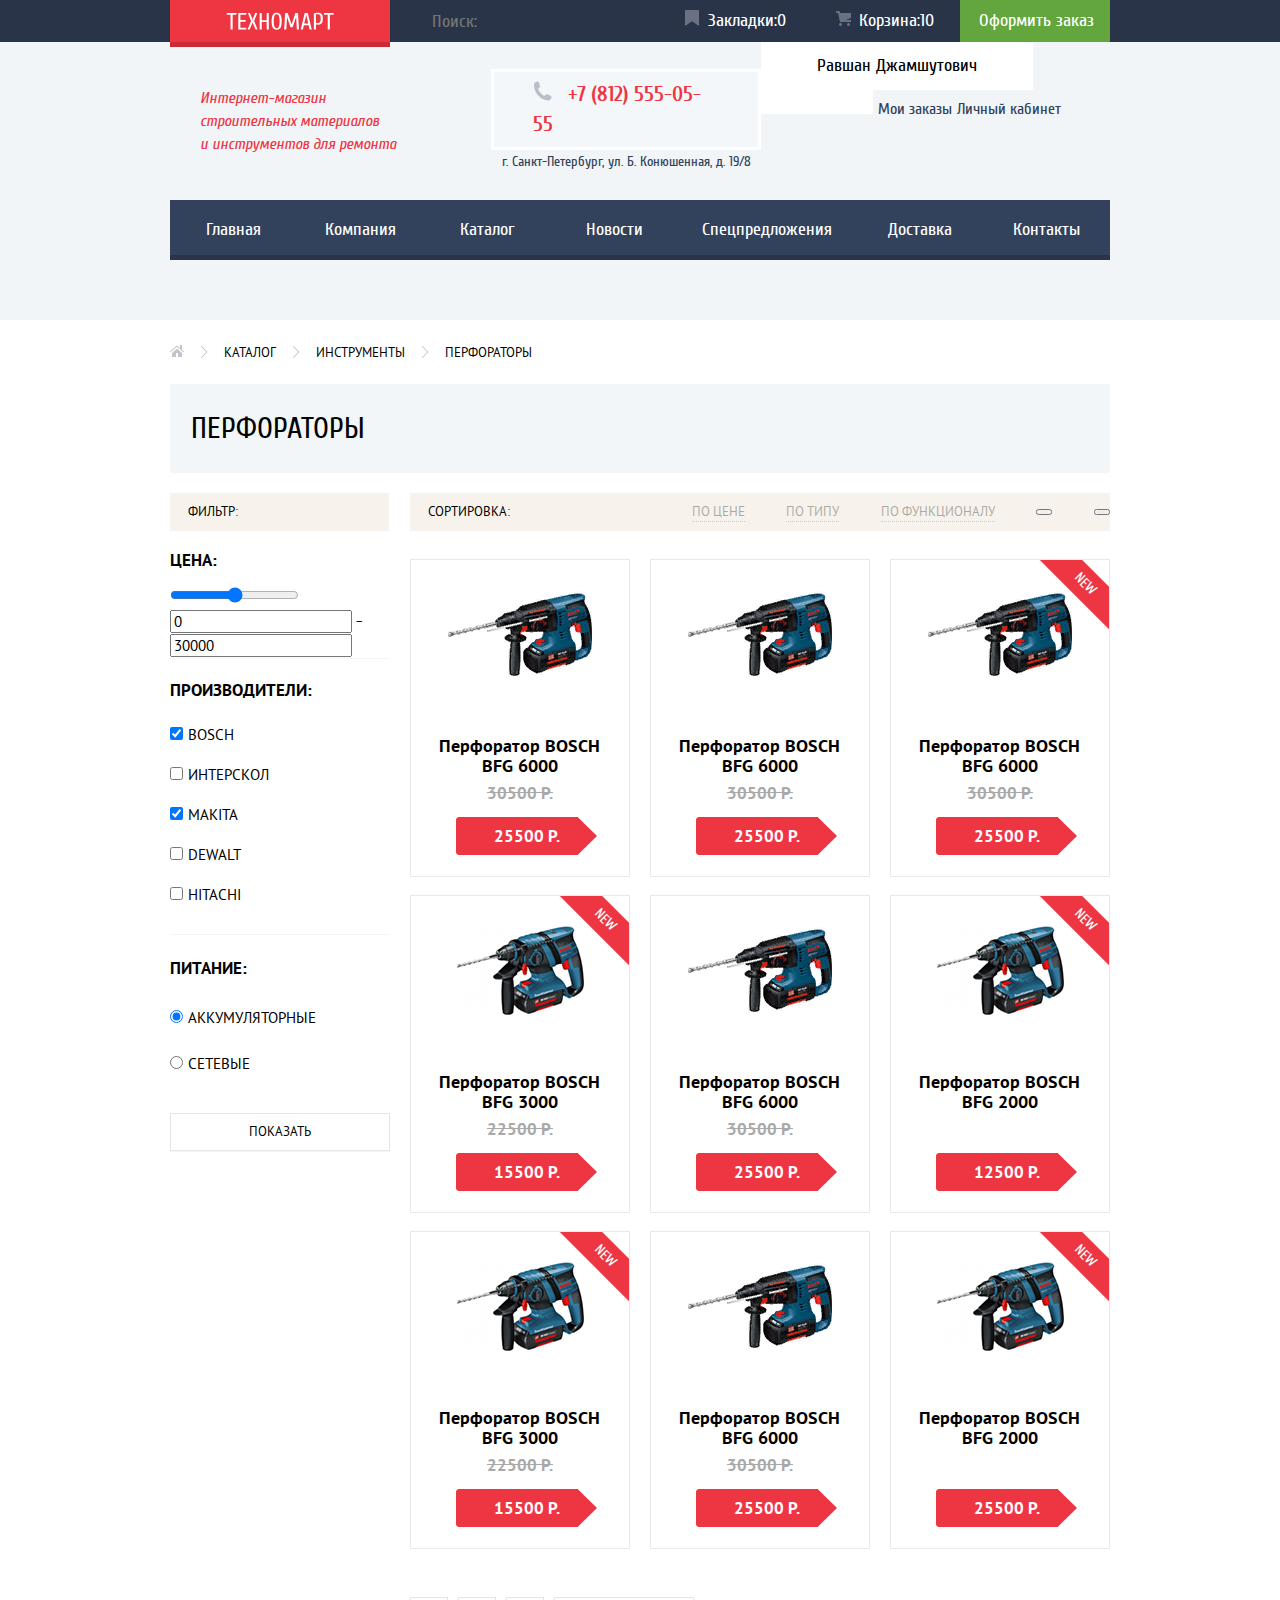
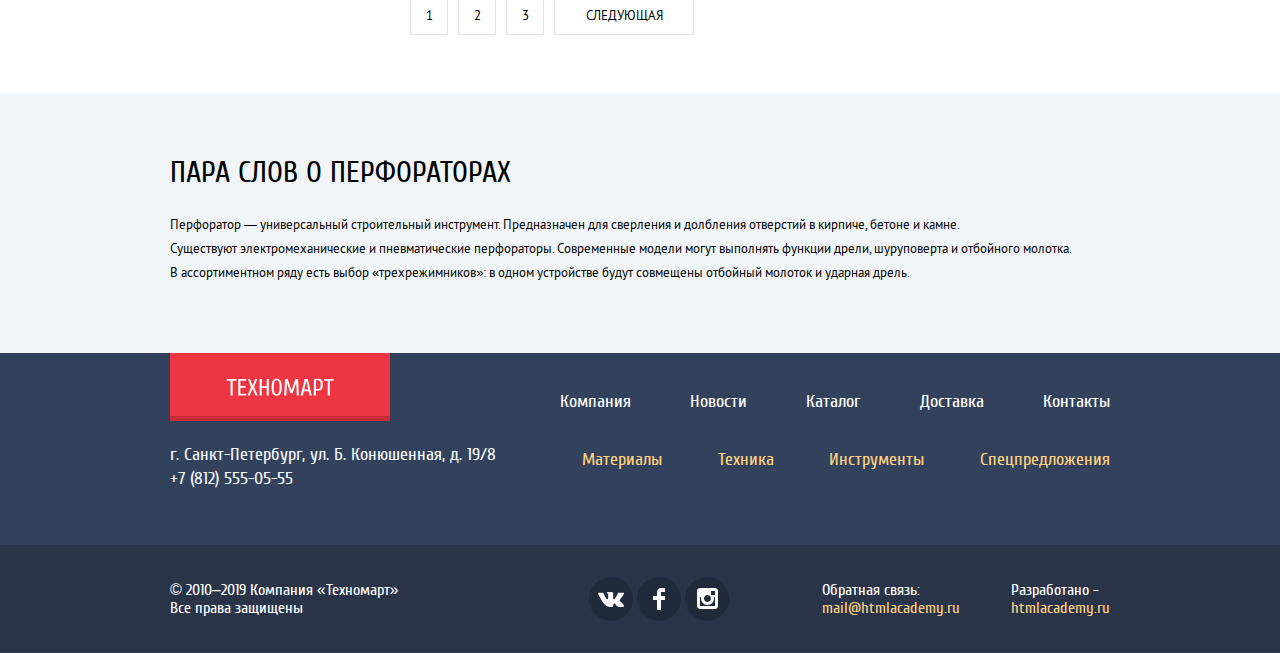
==== catalog.html @ f524980c "Декоративные элементы для главной страницы" ====
<!DOCTYPE html>
<html class="page" lang="ru">

<head>
  <meta charset="utf-8">
  <link rel="icon" href="favicon.ico">
  <link rel="icon" href="icon.svg" type="image/svg+xml">
  <link rel="apple-touch-icon" href="favicon.png">
  <link rel="manifest" href="manifest.webmanifest">
  <link rel="stylesheet" href="css/style.css">
  <link rel="stylesheet" href="css/normalize.css">
  <title>HTML Academy: Техномарт: Каталог</title>
</head>

<body class="page-body">
  <header class="main-header inner-page">
    <div class="header-top-menu">
      <div class="container">
        <a class="logo" href="index.html">
          <img src="img/logo/logo-technomart.svg" width="108" height="18" alt="Логотип сайта «Техномарт»">
        </a>
        <form class="header-form" action="#" method="POST">
          <label for="search-field">
            <input class="search" type="search" name="search" id="search-field" placeholder="Поиск:">
          </label>
        </form>
        <a class="header-bookmark" href="#">Закладки:<span>0</span></a>
        <a class="header-cart" href="#">Корзина:<span>10</span></a>
        <a class="header-order" href="#">Оформить заказ</a>
      </div>
    </div>
    <div class="container header-middle-block__catalog">
      <p class="header-offer">Интернет-магазин<br>строительных материалов<br>и инструментов для ремонта</p>
      <address class="contacts-header">
        <a class="header-contacts-telephone" href="tel:+78125550555">+7 (812) 555-05-55</a>
        <p class="header-address">г. Санкт-Петербург, ул. Б. Конюшенная, д. 19/8</p>
      </address>
      <div class="user-info">
        <a class="user-name">Равшан Джамшутович</a>
        <a class="user-logout"></a>
        <a class="my-orders" href="#">Мои заказы</a>
        <a class="account" href="#">Личный кабинет</a>
      </div>
    </div>
    <div class="main-navigation-wrapper">
      <nav class="container site-navigation">
        <ul class="navigation-list">
          <li class="navigation-item"><a href="index.html">Главная</a></li>
          <li class="navigation-item"><a href="#">Компания</a></li>
          <li class="navigation-item"><a href="catalog.html">Каталог</a></li>
          <li class="navigation-item"><a href="#">Новости</a></li>
          <li class="navigation-item"><a href="#">Спецпредложения</a></li>
          <li class="navigation-item"><a href="#">Доставка</a></li>
          <li class="navigation-item"><a href="#">Контакты</a></li>
        </ul>
      </nav>
    </div>
  </header>
  <main class="page-catalog">
    <h1 class="visually-hidden">Каталог товаров</h1>
    <div class="container">
      <ul class="breadcrumbs-list">
        <!--Правильно ли так сделать (добавить эту иконку в разметку)? Что-то по другому не получается-->
        <li class="breadcrumb-item"><a href="index.html"><svg width="14" height="12" viewbox="0 0 14 12" fill="none"
            xmlns="http://www.w3.org/2000/svg">
            <path d="M2 7.99999V12H6V7.99999H8V12H12V7.99999L7 3.51599L2 7.99999Z" fill="#C1C6CE" />
            <path
              d="M13.831 6.365L12 4.751V0H9.99998V2.987L7.33198 0.635C7.31198 0.618 7.28898 0.612 7.26798 0.598C7.24294 0.579705 7.21614 0.56396 7.18798 0.551C7.15708 0.540195 7.12529 0.532163 7.09298 0.527C7.06198 0.521 7.03198 0.515 6.99998 0.515C6.96898 0.515 6.93898 0.521 6.90798 0.527C6.87551 0.531919 6.84366 0.5403 6.81298 0.552C6.78498 0.563 6.75998 0.581 6.73298 0.598C6.71198 0.612 6.68798 0.618 6.66898 0.635L0.170976 6.365C0.0162401 6.50291 -0.0375953 6.72187 0.0355474 6.9158C0.10869 7.10974 0.293707 7.23862 0.500976 7.24C0.622907 7.24035 0.740711 7.19586 0.831976 7.115L6.99998 1.677L13.169 7.115C13.3778 7.27913 13.6784 7.25178 13.8542 7.05265C14.0299 6.85352 14.0198 6.55183 13.831 6.365Z"
              fill="#C1C6CE" />
          </svg></a>
        </li>
        <li class="breadcrumb-item"><a href="catalog.html">Каталог</a></li>
        <li class="breadcrumb-item"><a href="#">Инструменты</a></li>
        <li class="breadcrumb-item breadcrumb-item__current"><a href="#">Перфораторы</a></li>
      </ul>
    </div>
    <div class="page-title container">
      <h2 class="title">Перфораторы</h2>
    </div>
    <div class="catalog-column container">
      <section class="filters">
        <h2 class="visually-hidden">Фильтр товаров</h2>
        <div class="page-filter">
          <h3 class="title-filter">Фильтр:</h3>
        </div>
        <form class="form-filter" action="https://echo.htmlacademy.ru/" method="GET">
          <fieldset class="price">
            <legend>Цена:</legend>
            <label>
              <input type="range" min="0" max="30000" step="1">
            </label>
            <label>
              <input type="number" name="min-price" value="0">
            </label>
            <span>-</span>
            <label>
              <input type="number" name="max-price" value="30000">
            </label>
          </fieldset>
          <fieldset class="manufacturers__catalog">
            <legend>Производители:</legend>
            <ul class="checkbox-list">
              <li class="filter-option filter-checkbox">
                <input class="filter-input-checkbox filter-input" type="checkbox" name="BOSCH" id="BOSCH-id" checked>
                <label for="BOSCH-id">BOSCH</label>
              </li>
              <li class="filter-option filter-checkbox">
                <input class="filter-input-checkbox filter-input" type="checkbox" name="Interskol" id="Interskol-id">
                <label for="Interskol-id">Интерскол</label>
              </li>
              <li class="filter-option filter-checkbox">
                <input class="filter-input-checkbox filter-input" type="checkbox" name="Makita" id="Makita-id" checked>
                <label for="Makita-id">Makita</label>
              </li>
              <li class="filter-option filter-checkbox">
                <input class="filter-input-checkbox filter-input" type="checkbox" name="DeWalt" id="DeWalt-id">
                <label for="DeWalt-id">DeWalt</label>
              </li>
              <li class="filter-option filter-checkbox">
                <input class="filter-input-checkbox filter-input" type="checkbox" name="HITACHI" id="HITACHI-id">
                <label for="HITACHI-id">HITACHI</label>
              </li>
            </ul>
          </fieldset>
          <fieldset class="powers">
            <legend>Питание:</legend>
            <ul class="radio-list">
              <li class="filter-option filter-radio">
                <input class="filter-input-radio filter-input" type="radio" name="power" id="battery-id"
                  value="Аккумуляторные" checked>
                <label for="battery-id">Аккумуляторные</label>
              </li>
              <li class="filter-option filter-radio">
                <input class="filter-input-radio filter-input" type="radio" name="power" id="electric-id"
                  value="Сетевые">
                <label for="electric-id">Сетевые</label>
              </li>
            </ul>
            <button class="filter-button" type="submit">Показать</button>
          </fieldset>
        </form>
      </section>
      <section class="catalog-list">
        <div class="sort">
          <!--Может это список? -->
          <h2 class="sort-title">Сортировка:</h2>
          <span class="choose">По цене</span>
          <span class="">По типу</span>
          <span class="">По функционалу</span>
          <button class="button-sort" type="button"></button>
          <button class="button-sort" type="button"></button>
        </div>
        <ul class="goods-list goods-cards__catalog">
          <li class="card good-item">
            <!--1-->
            <div class="card-content">
              <img src="img/bfg6000.png" width="144" height="128" alt="Перфоратор BOSCH BFG 6000">
            </div>
            <h3 class="card-description">Перфоратор BOSCH BFG 6000</h3>
            <s class="old-price">30500 Р.</s>
            <button class="button-price" type="button">25500 Р.</button>
            <div class="buttons card-buttons">
              <button class="button button-buy" type="button">Купить</button>
              <button class="button button-mark" type="button">В закладки</button>
            </div>
          </li>
          <li class="card good-item">
            <!--2-->
            <div class="card-content">
              <img src="img/bfg6000.png" width="144" height="128" alt="Перфоратор BOSCH BFG 6000">
            </div>
            <h3 class="card-description">Перфоратор BOSCH BFG 6000</h3>
            <s class="old-price">30500 Р.</s>
            <button class="button-price" type="button">25500 Р.</button>
            <div class="buttons card-buttons">
              <button class="button button-buy" type="button">Купить</button>
              <button class="button button-mark" type="button">В закладки</button>
            </div>
          </li>
          <li class="card good-item new">
            <!--3-->
            <div class="card-content">
              <img src="img/bfg6000.png" width="144" height="128" alt="Перфоратор BOSCH BFG 6000">
            </div>
            <h3 class="card-description">Перфоратор BOSCH BFG 6000</h3>
            <s class="old-price">30500 Р.</s>
            <button class="button-price" type="button">25500 Р.</button>
            <div class="buttons card-buttons">
              <button class="button button-buy" type="button">Купить</button>
              <button class="button button-mark" type="button">В закладки</button>
            </div>
          </li>
          <li class="card good-item new">
            <!--4-->
            <div class="card-content">
              <img src="img/bfg3000.png" width="127" height="112" alt="Перфоратор BOSCH BFG 3000">
            </div>
            <h3 class="card-description">Перфоратор BOSCH BFG 3000</h3>
            <s class="old-price">22500 Р.</s>
            <button class="button-price" type="button">15500 Р.</button>
            <div class="buttons card-buttons">
              <button class="button button-buy" type="button">Купить</button>
              <button class="button button-mark" type="button">В закладки</button>
            </div>
          </li>
          <li class="card good-item">
            <!--5-->
            <div class="card-content">
              <img src="img/bfg6000.png" width="144" height="128" alt="Перфоратор BOSCH BFG 6000">
            </div>
            <h3 class="card-description">Перфоратор BOSCH BFG 6000</h3>
            <s class="old-price">30500 Р.</s>
            <button class="button-price" type="button">25500 Р.</button>
            <div class="buttons card-buttons">
              <button class="button button-buy" type="button">Купить</button>
              <button class="button button-mark" type="button">В закладки</button>
            </div>
          </li>
          <li class="card good-item new">
            <!--6-->
            <div class="card-content">
              <img src="img/bfg2000.png" width="127" height="112" alt="Перфоратор BOSCH BFG 2000">
            </div>
            <h3 class="card-description">Перфоратор BOSCH BFG 2000</h3>
            <button class="button-price" type="button">12500 Р.</button>
            <div class="buttons card-buttons">
              <button class="button button-buy" type="button">Купить</button>
              <button class="button button-mark" type="button">В закладки</button>
            </div>
          </li>
          <li class="card good-item new">
            <!--7-->
            <div class="card-content">
              <img src="img/bfg3000.png" width="127" height="112" alt="Перфоратор BOSCH BFG 3000">
            </div>
            <h3 class="card-description">Перфоратор BOSCH BFG 3000</h3>
            <s class="old-price">22500 Р.</s>
            <button class="button-price" type="button">15500 Р.</button>
            <div class="buttons card-buttons">
              <button class="button button-buy" type="button">Купить</button>
              <button class="button button-mark" type="button">В закладки</button>
            </div>
          </li>
          <li class="card good-item">
            <!--8-->
            <div class="card-content">
              <img src="img/bfg6000.png" width="144" height="128" alt="Перфоратор BOSCH BFG 6000">
            </div>
            <h3 class="card-description">Перфоратор BOSCH BFG 6000</h3>
            <s class="old-price">30500 Р.</s>
            <button class="button-price" type="button">25500 Р.</button>
            <div class="buttons card-buttons">
              <button class="button button-buy" type="button">Купить</button>
              <button class="button button-mark" type="button">В закладки</button>
            </div>
          </li>
          <li class="card good-item new">
            <!--9-->
            <div class="card-content">
              <img src="img/bfg2000.png" width="127" height="112" alt="Перфоратор BOSCH BFG 2000">
            </div>
            <h3 class="card-description">Перфоратор BOSCH BFG 2000</h3>
            <button class="button-price" type="button">25500 Р.</button>
            <div class="buttons card-buttons">
              <button class="button button-buy" type="button">Купить</button>
              <button class="button button-mark" type="button">В закладки</button>
            </div>
          </li>
        </ul>
        <ul class="pagination-list">
          <li class="pagination-item"><a>1</a></li>
          <li class="pagination-item"><a href="#">2</a></li>
          <li class="pagination-item"><a href="#">3</a></li>
          <li class="pagination-item"><a class="button-pagination" href="#">Следующая</a></li>
        </ul>
      </section>
    </div>
    <section class="definition">
      <div class="container">
        <h3 class="title">Пара слов о перфораторах</h3>
        <p class="description">Перфоратор — универсальный строительный инструмент. Предназначен для сверления и
          долбления отверстий в кирпиче, бетоне и камне.<br>
          Существуют электромеханические и пневматические перфораторы. Современные модели могут выполнять функции дрели,
          шуруповерта и отбойного молотка.<br>
          В ассортиментном ряду есть выбор «трехрежимников»: в одном устройстве будут совмещены отбойный молоток и
          ударная дрель.</p>
      </div>
    </section>


  </main>
  <footer class="main-footer">
    <section class="footer-contacts">
      <div class="container">
        <h2 class="visually-hidden">Контакты и навигация</h2>
        <div>
          <a class="logo" href="index.html"><img src="img/logo/logo-technomart.svg" width="108" height="18"
              alt="Логотип «Техномарт»"></a>
          <address class="footer-address">
            <p>г. Санкт-Петербург, ул. Б. Конюшенная, д. 19/8</p>
            <p>+7 (812) 555-05-55</p>
          </address>
        </div>
        <div class="navigation-footer">
          <ul class="navigation-list-footer">
            <li class="footer-list-item"><a href="#">Компания</a></li>
            <li class="footer-list-item"><a href="#">Новости</a></li>
            <li class="footer-list-item"><a href="catalog.html">Каталог</a></li>
            <li class="footer-list-item"><a href="#">Доставка</a></li>
            <li class="footer-list-item"><a href="#">Контакты</a></li>
          </ul>
          <ul class="navigation-list-footer">
            <li class="footer-list-item catalog"><a href="catalog.html">Материалы</a></li>
            <li class="footer-list-item catalog"><a href="catalog.html">Техника</a></li>
            <li class="footer-list-item catalog"><a href="catalog.html">Инструменты</a></li>
            <li class="footer-list-item catalog"><a href="catalog.html">Спецпредложения</a></li>
          </ul>
        </div>
      </div>
    </section>
    <section class="footer-social">
      <div class="container">
        <h2 class="visually-hidden">Соц.сети, обратная связь, копирайт</h2>
        <div class="footer-copyright">
          <p>© 2010–2019 Компания «Техномарт»</p>
          <p>Все права защищены</p>
        </div>
        <ul class="social-list-footer">
          <li><a class="social-button" href="#"><span class="visually-hidden">ВКонтакте</span><svg width="27"
                height="16" viewbox="0 0 27 16" fill="none" xmlns="http://www.w3.org/2000/svg">
                <path class="vkontakte"
                  d="M16.138 12.51C17.094 12.201 18.318 14.55 19.621 15.449C20.599 16.13 21.348 15.983 21.348 15.983L24.821 15.933C24.821 15.933 26.636 15.821 25.778 14.379C25.707 14.259 25.275 13.31 23.193 11.357C21.016 9.31398 21.311 9.64498 23.932 6.11298C25.529 3.95998 26.168 2.64498 25.968 2.08498C25.776 1.54598 24.603 1.68598 24.603 1.68598L20.69 1.71298C20.309 1.71398 19.986 1.83198 19.839 2.22798C19.836 2.23198 19.218 3.89398 18.394 5.30698C16.653 8.29598 15.958 8.45498 15.67 8.26798C15.009 7.83498 15.176 6.53098 15.176 5.60398C15.176 2.70698 15.608 1.49898 14.33 1.18698C13.903 1.08298 13.591 1.01498 12.502 1.00498C11.11 0.983976 9.928 1.00498 9.258 1.33398C8.813 1.55698 8.472 2.04598 8.679 2.07398C8.939 2.10898 9.522 2.23398 9.834 2.65998C10.235 3.21198 10.223 4.44898 10.223 4.44898C10.223 4.44898 10.452 7.85998 9.683 8.28298C9.155 8.57298 8.433 7.98098 6.88 5.26698C6.087 3.87898 5.488 2.34498 5.488 2.34498C5.488 2.34498 5.372 2.05998 5.162 1.90398C4.912 1.71898 4.562 1.65998 4.562 1.65998L0.848 1.68398C0.848 1.68398 0.29 1.69998 0.0850002 1.94598C-0.0969998 2.16398 0.0700002 2.61398 0.0700002 2.61398C0.0700002 2.61398 2.979 9.49498 6.273 12.961C9.293 16.143 12.725 15.932 12.725 15.932H14.28C14.28 15.932 14.749 15.878 14.989 15.62C15.213 15.38 15.203 14.929 15.203 14.929C15.203 14.929 15.172 12.82 16.138 12.51Z"
                  fill="white" />
              </svg>
            </a></li>
          <li><a class="social-button" href="#"><span class="visually-hidden">Facebook</span><svg width="12" height="22"
                viewbox="0 0 12 22" fill="none" xmlns="http://www.w3.org/2000/svg">
                <path class="facebook" d="M12 4V0H8C5.79086 0 4 1.79086 4 4V8H0V12H4V22H8V12H12V8H8V4H12Z"
                  fill="white" />
              </svg>
            </a></li>
          <li><a class="social-button" href="#"><span class="visually-hidden">Instagram</span><svg width="21"
                height="21" viewbox="0 0 21 21" fill="none" xmlns="http://www.w3.org/2000/svg">
                <path class="instagram" fill-rule="evenodd" clip-rule="evenodd"
                  d="M3 0H18C19.65 0 21 1.35 21 3V18C21 19.65 19.65 21 18 21H3C1.35 21 0 19.65 0 18V3C0 1.35 1.35 0 3 0ZM14 10.5C14 8.57 12.43 7 10.5 7C8.57 7 7 8.57 7 10.5C7 12.43 8.57 14 10.5 14C12.43 14 14 12.43 14 10.5ZM3 18V9H4.181C4.0626 9.49127 4.00186 9.99467 4 10.5C4 14.0899 6.91015 17 10.5 17C14.0899 17 17 14.0899 17 10.5C16.9986 9.99464 16.9379 9.49118 16.819 9H18V18H3ZM14 7H18V3H14V7Z"
                  fill="white" />
              </svg>
            </a></li>
        </ul>
        <p class="mail">Обратная связь:<br><a href="mailto:mail@htmlacademy.ru">mail@htmlacademy.ru</a></p>
        <p class="site">Разработано -<br><a href="https://htmlacademy.ru/intensive/htmlcss">htmlacademy.ru</a></p>
      </div>
    </section>
  </footer>
</body>

</html>
---- css/style.css ----
@font-face {
    font-family: "Cuprum";
    src: local("Cuprum"),
    url("../fonts/cuprum.woff2") format("woff2"),
    url("../fonts/cuprum.woff") format("woff");
    font-weight: 400;
    font-style: normal;
}

@font-face {
    font-family: "Cuprum";
    src: local("Cuprum bold")
    url("../fonts/cuprumbold.woff2") format(woff2),
    url("../fonts/cuprumbold.woff") format(woff);
    font-weight: bold;
    font-style: normal;
}

@font-face {
    font-family: "Cuprum";
    src: local("Cuprum bold italic"),
    url("../fonts/cuprumbolditalic.woff2") format("woff2"),
    url("../fonts/cuprumbolditalic.woff") format("woff");
    font-weight: bold;
    font-style: italic;
}

@font-face {
    font-family: "Cuprum";
    src: local("Cuprum italic"),
    url("../fonts/cuprumitalic.woff2") format("woff2"),
    url("../fonts/cuprumitalic.woff") format("woff");
    font-weight: 400;
    font-style: italic;
}

@font-face {
    font-family: "PT Sans";
    src: local("PT Sans"),
    url("../fonts/ptsans.woff2") format("woff2"),
    url("../fonts/ptsans.woff") format("woff");
    font-weight: 400;
    font-style: normal;
}

@font-face {
    font-family: "PT Sans";
    src: local("PT Sans bold"),
    url("../fonts/ptsansbold.woff2") format("woff2"),
    url("../fonts/ptsansbold.woff") format("woff");
    font-weight: bold;
    font-style: normal;
}

:root {
  --basic-red: #ee3643;
  --basic-green: #63a63e;
  --basic-grey: #3d546f;
  --basic-background: #f1f5f7;
  --very-light-gray: #eaeaea;
  --light-gray: #e5e5e5;
  --basic-greylight: #c5c5c5;
  --basic-white: #ffffff;
  --special-yellow: #ffbf47;
  --very-light-orange: #ffd180;
  --special-blue: #3bbce3;
  --special-lilac: #dc91d8;
  --special-greenlight: #8ed78f;
  --success: #5fbb2d;
  --dark-green: #518534;
  --rich-green: #367315;
  --error: #ba2732;
  --basic-black: #000000;
  --sapphire-blue: #212a3a;
  --beige: #f9f5f0;
  --purple-blue: #32425c;
  --very-dark-blue: #293449;
  --mostly-black-blue: #161d29;
  --semi-transparent-white:  rgba(255, 255, 255, 0.5);
  --light-grayish-blue: #f3f7f9;
  --light-blue: #F2F6F8;
  --dark-desaturated-blue: #1D2739;
  --strong-red: #ca2c37;
  --gray-old-price: #A9A9A9;
  --light-grayish-orange: #F7F3EC;
  --very-dark-desaturated-blue: #405069;
}

.visually-hidden {
  position: absolute;
  clip: rect(1px 1px 1px 1px); /* IE6, IE7 */
  clip: rect(1px, 1px, 1px, 1px);
  padding: 0;
  border: 0;
  height: 1px;
  width: 1px;
  overflow: hidden;
}

.navigation-list,
.navigation-list-footer,
.categories-list,
.goods-list,
.manufacturers-list,
.points-list,
.services-list,
.social-list-footer,
.pagination-list,
.breadcrumbs-list,
.filter-option {
  list-style: none;
}

.page {
  height: 100%;
}

.page-body {
  min-width: 960px;
  margin: 0;
  padding: 0;
  font-family: "Cuprum", "Arial", sans-serif;
  font-size: 18px;
  line-height: 24px;
  font-weight: normal;
  color: var(--basic-black);
  background-color: var(--basic-white);

  min-height: 100%;
  display: grid;
  grid-template-rows: min-content 1fr min-content;
  align-content: start;
}

a {
  text-decoration: none;
  color: var(--basic-white);
  }

  img {
  max-width: 100%;
  height: auto;
  }

.logo {
  background-color: var(--basic-red);
  width: 220px;
  min-height: 42px;
  box-shadow: 0 5px 0 0 var(--strong-red);

  display: flex;
  align-items: center;
  justify-content: center;
}

.logo:active {
  background-color: var(--error);
}

.container {
  width: 940px;
  margin: 0 auto;
}

.main-header {
  background-color: var(--basic-background);
  min-height: 320px;
  margin-bottom: 59px;
  display: grid;
  grid-template-rows: auto 1fr auto;
}

.header-top-menu .container {
  display: grid;
  grid-template-columns: max-content 1fr repeat(3, max-content);
  align-items: center;
}

.header-top-menu {
  background-color: var(--very-dark-blue);
  min-height: 42px;
}

.search {
  background-color: inherit;
  border: none;
  appearance: none;
  width: 100%;
  height: 42px;
  padding-left: 42px;
}

.search:hover {
  background-color: var(--basic-white);
}

.header-order {
  background-color: var(--basic-green);
  padding: 9px 16px 9px 19px;
  display: inline-block;
}

.user-navigation {
  display: flex;
  position: relative;
}

.header-bookmark {
  display: inline-block;
  padding: 9px 24px 9px 20px;
}

.header-cart {
  display: inline-block;
  padding: 9px 26px;
}

.header-bookmark::before {
  display: inline-block;
  width: 14px;
  height: 16px;
  content: url("../img/icon/icon-bookmark.svg");
  margin-right: 9px;
  opacity: 0.3;
}

.header-bookmark:hover::before,
.header-cart:hover::before {
  opacity: 1;
}

.header-cart:active::before,
.header-bookmark:active::before {
  opacity: 0.3;
}

.header-cart::before {
  display: inline-block;
  content: url("../img/icon/icon-cart.svg");
  width: 15px;
  height: 15px;
  opacity: 0.3;
  margin-right: 8px;
}

/*Header Middle Block*/

.header-middle-block {
  display: flex;
  flex-wrap: wrap;
}

.header-order:hover,
.header-order:focus {
  background-color: var(--success);
}

.header-order:active {
  background-color: var(--basic-green);
  color: var(--semi-transparent-white);
}

.header-bookmark:active,
 .header-cart:active {
  background-color: var(--mostly-black-blue);
  color: var(--semi-transparent-white);
}

.header-offer {
  font-family: "Cuprum", sans-serif;
  font-weight: 400;
  font-style: italic;
  font-size: 16px;
  line-height: 23px;
  color: var(--basic-red);
  margin: 0;
  padding-top: 16px;
  padding-bottom: 16px;
  padding-left: 30px;
  padding: 16px 95px 16px 30px;
  align-self: center;
}

.contacts-header {
  margin-top: 16px;
  margin-bottom: 16px;
  align-self: center;
}

.header-contacts-telephone {
  font-family: "Cuprum", sans-serif;
  font-style: normal;
  font-weight: bold;
  font-size: 21px;
  line-height: 30px;
  color: var(--basic-red);
  border: 3px solid var(--basic-white);
  background: var(--light-grayish-blue);
  position: relative;
  display: block;
  padding: 7px 45px 8px 39px;
  width: 270px;
  box-sizing: border-box;
}

.header-contacts-telephone::before {
  content: url("../img/icon/icon-phone.svg");

  display: inline-block;
  height: 19px;
  margin-right: 16px;
}

.header-address {
  color: var(--purple-blue);
  font-family: "Cuprum", sans-serif;
  font-style: normal;
  font-weight: normal;
  font-size: 14px;
  line-height: 24px;
  margin-top: 3px;
  margin: 0;
  text-align: center;
}

.header-login {
  margin-left: 69px;
  background-color: var(--basic-white);
  padding: 12px 27px 12px 19px;
}

.header-registration {
  padding: 12px 24px;
  background-color: var(--basic-white);
  margin-left: 10px;
}

.header-login,
.header-registration {
  color: var(--basic-black);
  font-family: "Cuprum", sans-serif;
  font-style: normal;
  font-weight: 400;
  font-size: 21px;
  line-height: 21px;
  border: none;
  appearance: none;
  display: inline-block;
  margin-top: 46px;
  margin-bottom: 67px;
}

.header-login::before {
  content: url("../img/icon/icon-login.svg");
  display: inline-block;
  width: 20px;
  height: 17px;
  margin-right: 6px;
}

.header-login:hover,
.header-registration:hover,
.header-login:focus,
.header-registration:focus {
  color: var(--basic-red);
}

.header-login:active,
.header-registration:active {
  color: var(--basic-greylight);
}

.site-navigation ul {
  background-color: var(--purple-blue);
  box-shadow: inset 0px -5px 0px var(--very-dark-blue);
  padding: 0;
  margin: 0;
}

.main-navigation-wrapper {
  margin-bottom: 60px;
}

.navigation-item a:hover {
  background-color: var(--very-dark-blue);
}

.navigation-list a:active {
  background-color: var(--dark-desaturated-blue);
  opacity: 0.5;
}

.navigation-list {
  display: grid;
  grid-template-columns: repeat(7, 1fr);
  align-items: center;
  justify-content: space-between;
}

.navigation-item a {
  display: block;
  padding: 18px 24px;
  text-align: center;
}

/*Categories*/

.categories {
  margin-bottom: 59px;
}

.categories-list {
  display: grid;
  grid-template-columns: 1fr 1fr 1fr;
  gap: 20px;
  margin: 0;
  padding: 0;
}

.category-item {
  min-width: 300px;
  min-height: 123px;
  position: relative;
  overflow: hidden;
  display: block;
}

.category-item:nth-child(1) {
  background: var(--special-yellow) url("../img/icon/icon-material.svg") no-repeat 213px center;
}

.category-item:nth-child(2) {
  background: var(--special-blue) url("../img/icon/icon-tool.svg") no-repeat 194px center;
}

.category-item:nth-child(3) {
  background: var(--special-lilac) url("../img/icon/icon-technic.svg") no-repeat 191px center;
}

.category-item:nth-child(4) {
  background: var(--special-greenlight) url("../img/icon/icon-basket.svg") no-repeat 196px center;
}

.category-item:nth-child(5) {
  background: var(--special-yellow) url("../img/icon/icon-delivery.svg") no-repeat 191px center;
}

.category-slider-item {
  grid-column: 1/3;
  grid-row: 2/4;
  background-color: var(--basic-grey);
  width: 620px;
  height: 266px;
}

.category-title {
  font-family: "Cuprum", sans-serif;
  font-style: normal;
  font-weight: bold;
  font-size: 24px;
  line-height: 30px;
  color: var(--basic-white);
  padding: 20px 110px 14px 23px;
  margin: 0;
}

.categories-list .new::before {
  content: "new";
  font-family: "Cuprum", "Arial", sans-serif;
  font-style: normal;
  font-weight: normal;
  font-size: 14px;
  line-height: 30px;
  text-transform: uppercase;
  text-align: center;
  width: 100px;
  height: 30px;
  background-color: var(--basic-red);
  color: var(--basic-white);
  transform: translate(25px, 9px) rotate(45deg);
  position: absolute;
  z-index: 1;
  right: 0;
}

.button-categories {
  min-width: 135px;
  min-height: 38px;
  background-color: rgba(255, 255, 255, 0.3);
  font-family: "Cuprum", "Arial", sans-serif;
  font-style: normal;
  font-weight: 400;
  font-size: 14px;
  line-height: 18px;
  text-transform: uppercase;

  display: flex;
  justify-content: center;
  align-items: center;
  flex-wrap: wrap;
  margin: 0 142px 21px 23px;
  transition: all 0.3s;
}

.button-slider-bullit {
  z-index: 20;
  bottom: 36px;
  left: 295px;
  display: flex;
  width: 30px;
  justify-content: space-between;
}

.button-slider-bullit button {
  padding: 0;
  width: 10px;
  height: 10px;
  border-radius: 50%;
  border: none;
  cursor: pointer;
  appearance: none;
}

.slider-item {
  display: none;
}

.slide-current {
  display: block;
}

.button-slider-bullit .current {
  background-color: var(--basic-red);
  border: 2px solid var(--basic-white);
}

.slider-button-left {
  position: absolute;
  left: 24px;
  top: 122px;
  background: url("../img/icon/icon-left.svg") no-repeat 0 0;
  width: 22px;
  height: 40px;
  border: none;
  cursor: pointer;
}

.slider-button-right {
  position: absolute;
  background: url("../img/icon/icon-left.svg") no-repeat 0 0;
  transform: rotate(180deg);
  width: 22px;
  height: 40px;
  border: none;
  cursor: pointer;
  left: 578px;
  top: 122px;
}

.button-categories:hover {
  background-color:rgba(192, 192, 192, 0.3);
}

.button-categories:active {
  background-color:rgba(165, 165, 165, 0.3);
}

.category-slider-item {
  position: relative;
  background-color: rgba(0, 0, 0, 0.25);
  max-width: 620px;
  min-height: 266px;
}

.slider-content,
.slider-title,
.slider-offer,
.button-slider,
.button-slider-control,
.button-slider-bullit {
  position: absolute;
}

.slider-offer {
  color: var(--basic-white);
  margin: 64px 338px 178px 24px;
}

.slider-title {
  font-family: "Cuprum", sans-serif;
  font-style: normal;
  font-weight: bold;
  font-size: 36px;
  line-height: 36px;
  text-transform: uppercase;
  color: var(--basic-white);
  margin: 23px 356px 207px 24px;
}

.button {
  border: none;
  color: var(--basic-white);
  font-family: "Cuprum", "Arial", sans-serif;
  font-style: normal;
  font-weight: normal;
  font-size: 14px;
  line-height: 18px;
  text-transform: uppercase;
  appearance: none;
  display: flex;
  justify-content: center;
  align-items: center;
  appearance: none;
  transition: all 0.3s;
}

.popular-button,
.button-slider,
.button-credit,
.button-popup,
.button-more {
  background-color: var(--basic-red);
}

.popular-button,
.button-slider {
  width: 192px;
  height: 38px;
}

.button-credit {
  min-width: 195px;
  min-height: 38px;
}

.button-more {
  color: var(--basic-white);
  font-family: "Cuprum", "Arial", sans-serif;
  font-style: normal;
  font-weight: normal;
  font-size: 14px;
  line-height: 18px;
  text-transform: uppercase;
  width: 220px;
  height: 38px;
  display: flex;
  justify-content: center;
  align-items: center;
}

.button-popup {
  width: 100%;
  height: 38px;
}

.popular-button:hover,
.button-slider:hover,
.button-credit:hover,
.button-popup:hover,
.button-more:hover {
  background-color: var(--strong-red);
}

.popular-button:active,
.button-slider:active,
.button-credit:active,
.button-popup:active,
.button-more:active {
  background-color: var(--error);
}

.button-slider {
  top: 201px;
  left: 24px;
}

.title {
  font-family: "Cuprum", "Arial", sans-serif;
  font-style: normal;
  font-weight: 400;
  font-size: 30px;
  line-height: 30px;
  text-transform: uppercase;
}

/*Популярные товары*/

.popular-goods,
.popular-block {
  display: grid;
  grid-template-rows: min-content 1fr;
  margin-bottom: 50px;
  row-gap: 20px;
}

.popular {
  display: flex;
  flex-direction: row;
  justify-content: space-between;
  align-items: center;
  min-height: 89px;
  background-color: var(--beige);
}

.popular-title {
  margin-left: 28px;
}

.popular-button {
  margin-right: 14px;
}

.good-item {
  display: flex;
  flex-direction: column;
  max-width: 220px;
  min-height: 318px;
  border: 1px solid var(--very-light-gray);
  background: var(--basic-white);
  box-sizing: border-box;
  margin-right: 20px;
  margin-bottom: 20px;
}

.good-item:nth-child(4n) {
  margin-right: 0;
}

.card-description {
  font-family: "PT Sans", "Arial", sans-serif;
  font-style: normal;
  font-weight: bold;
  font-size: 18px;
  line-height: 20px;
  display: block;
  margin: 26px 17px 5px;
  width: 183px;
  min-height: 43px;
}

.old-price,
.button-price {
  font-family: "PT Sans", "Arial", sans-serif;
  font-style: normal;
  font-weight: bold;
  font-size: 17px;
  line-height: 18px;
}

.old-price {
  color: var(--gray-old-price);
  display: inline-block;
  padding-bottom: 13px;
}

.button-price {
  color: var(--basic-white);
  background-image: url("../img/bcg-btn-price.svg");
  appearance: none;
  background-color: transparent;
  border: none;
  display: block;
  width: 141px;
  height: 38px;
  margin-right: 34px;
  margin-bottom: 21px;
  margin-left: 45px;
  padding: 10px 0;
  margin-top: auto;
}

.buttons {
  background-color: var(--basic-white);
  position: absolute;
  top: 0;
  left: 0;
  z-index: 1;
  width: 218px;
  height: 80px;
  padding: 43px 0;
}

.card .buttons {
  display: none;
}

.card-content {
  background-color: var(--basic-white);
  width: 218px;
  height: 150px;
  display: flex;
  justify-content: center;
  align-items: center;
  position: relative;
}

.goods-cards .new::before,
.goods-cards__catalog .new::before {
  content: "new";
  font-family: "Cuprum", "Arial", sans-serif;
  font-style: normal;
  font-weight: normal;
  font-size: 14px;
  line-height: 30px;
  text-transform: uppercase;
  width: 100px;
  height: 30px;
  background-color: var(--basic-red);
  color: var(--basic-white);
  transform: translate(26px, 9px) rotate(45deg);
  position: absolute;
  z-index: 2;
  right: 0;
}

.card:hover .buttons,
.card:focus .buttons,
.card:focus-within .buttons {
  display: block;
}

.button-buy,
.button-mark {
  display: block;
  width: 135px;
  min-height: 38px;
  margin: 0 auto;
  padding: 7px 0;
}

.button-buy {
  background: var(--basic-green);
  box-shadow: inset 0px -3px 0px var(--rich-green);
  border-radius: 2px;
  min-height: 35px;
  margin-bottom: 11px;
  padding-top: 11px;
}

.button-mark {
  border: 3px solid var(--basic-green);
  background-color: var(--basic-white);
  box-sizing: border-box;
  border-radius: 2px;
  color: var(--purple-blue);
}

.button-buy:hover {
  background-color: var(--success);
}

.button-mark:hover {
  border-color: var(--purple-blue);
}

.button-buy:active {
  background-color: var(--dark-green);
}

.button-mark:active {
  border-color: var(--purple-blue);
  opacity: 0.5;
}

.goods-cards {
   display: flex;
   flex-wrap: wrap;
   margin: 0;
   padding: 0;
}

.card {
  position: relative;
  overflow: hidden;
  width: 220px;
  text-align: center;
  border: 1px solid var(--very-light-gray);
  transition: all 0.3s;
}

/*Популярные производители*/

.popular-block,
.services,
.index-column {
  margin-bottom: 70px;
}

.manufacturers-list {
  padding-left: 0;
  display: grid;
  grid-template-columns: repeat(4, 1fr);
  grid-template-rows: 1fr 1fr;
  gap: 20px;
  margin: 0;
}

.manufacturer-item {
  background: var(--basic-white);
  border: 1px solid var(--very-light-gray);
  width: 220px;
  height: 145px;
  box-sizing: border-box;
  transition: all 0.3s;

  display: flex;
  align-items: center;
  justify-content: center;
}

.manufacturer-item:hover,
.card:hover,
.card:focus,
.card:focus-within {
  box-shadow: 0 10px 25px rgba(41, 52, 73, 0.2);
  border-color: transparent;
}

.manufacturer-item:active {
  opacity: 0.4;
}

/*Services*/

.services,
.definition {
  background-color: var(--basic-background);
}

.services-title h2 {
  padding-bottom: 25px;
  margin: 0;
}

.services ul {
  padding: 0;
  margin: 0;
  position: relative;
}

.services-list::after {
  content: url("../img/pocket-button-services.svg");
  position: absolute;
  top: -45px;
  right: 0;
}

.services-title {
  padding-top: 64px;
  padding-bottom: 70px;
}

.services-title .description,
.points-list .title {
  padding: 0;
  margin: 0;
}

.points-list .description {
  margin-top: 30px;
  padding-right: 250px;
}

.services {
  display: grid;
  grid-template-rows: 1fr ;
  margin: 0;
  padding: 0;
}

.description {
  font-family: "PT Sans", "Arial", sans-serif;
  color: var(--basic-black);
  font-style: normal;
  font-weight: 400;
  font-size: 13px;
  line-height: 24px;
}

.button-services {
  font-family: "Cuprum", "Arial", sans-serif;
  font-style: normal;
  font-weight: bold;
  font-size: 21px;
  line-height: 30px;
  color: var(--basic-white);
  background-color: var(--purple-blue);
  box-shadow: 0px 1px 0px var(--very-dark-blue), inset 0px 1px 0px var(--very-dark-desaturated-blue);
  display: flex;
  justify-content: flex-start;
  align-items: center;
  padding-left: 22px;
  width: 240px;
  height: 61px;
  border: none;
  cursor: pointer;
  transition: all 0.3s;
}

.button-services:hover:not(.active) {
  background-color: var(--very-dark-blue);
}

.services-wrapper {
  display: flex;
}

.points-list {
  display: grid;
}

.point-item {
  grid-row: 1/-1;
  grid-column: 1/2;
  padding-left: 80px;
  width: 619px;
  min-height: 283px;
  display: none;
}

.show {
  display: block;
}

.active {
  background-color: var(--basic-white);
  color: var(--purple-blue);
}

.delivery {
  background: url("../img/background-delivery.png") no-repeat right center;
}

.guarantee {
  background: url("../img/background-guarantee.png") no-repeat right center;
}

.credit {
  background: url("../img/background-credit.png") no-repeat right center;
}

.points-list:last-child .description {
  padding-bottom: 26.5px;
}

/*О компании*/

.index-column {
  display: flex;
  justify-content: space-between;
  margin-top: 70px;
  min-height: 356px;
}

.about h3,
.contacts h3 {
  margin: 0;
}

.about .description,
.contacts .description {
  margin-top: 24px;
  margin-bottom: 1px;
}

.contacts .description {
  margin-bottom: 32px;
}

.contacts {
  display: flex;
  flex-direction: column;
  justify-content: space-around;
}

.map-popup img {
  margin-bottom: 25px;
}

.button-popup {
  margin-bottom: 0;
}

.partners-list {
  margin: 0;
  margin-bottom: 58px;
  list-style: none;
  padding: 0;
}

.partner-item {
  position: relative;
  margin-left: 37px;
}

.partner-item::before {
  content: url("../img/icon/icon-dash.svg");
  position: absolute;
  left: -37px;
  top: -4px;
}

.partner-item:not(:last-child) {
  padding-bottom: 12px;
}

/*Main-footer*/

.main-footer {
  background-color: var(--purple-blue);
  min-height: 300px;
}

.main-footer .logo {
  height: 68px;
  width: 220px;
  box-shadow: inset 0px -5px 0px var(--strong-red);
}

.navigation-list-footer,
.social-list-footer,
.footer-address p,
.footer-copyright p {
  padding: 0;
  margin: 0;
}

.footer-address {
  grid-column: 1/2;
  margin-top: 22px;
  display: block;
}

.navigation-footer {
  grid-column: 2/3;
  grid-row: 1/2;
  display: flex;
  flex-direction: column;
  justify-content: space-around;
  padding-top: 37px;
  width: 550px;
  height: 76px;
}

.footer-contacts {
  margin-bottom: 54px;
}

.footer-contacts .container {
  display: grid;
  grid-template-columns: 1fr 1fr;
}

.navigation-list-footer:nth-child(1) {
  display: flex;
  justify-content: space-between;
}

.navigation-list-footer:nth-child(2) {
  display: flex;
  justify-content: space-between;
  margin-top: 34px;
  margin-left: 22px;
}


.footer-social {
  background-color: var(--very-dark-blue);
  min-height: 107px;
  display: grid;
}

.footer-social .container {
  display: grid;
  grid-template-columns: 1fr 1fr max-content min-content;
  align-items: center;
  justify-content: space-between;
}

.site {
  margin-left: 51px;
}

.social-list-footer {
  display: flex;
  justify-content: space-between;
  flex-wrap: wrap;
  width: 140px;
  margin: 0 auto;
}

.social-button {
  background-color: var(--sapphire-blue);
  width: 44px;
  height: 44px;
  display: flex;
  justify-content: center;
  align-items: center;
  border-radius: 50%;
}

.social-button:hover,
.social-button:focus,
.social-button:active {
  background-color: var(--basic-red);
}

.footer-list-item:hover {
  text-decoration: underline;
}

.footer-list-item:active {
  text-decoration: none;
  opacity: 0.3;
}

.catalog a,
.mail a,
.site a  {
  color: var(--very-light-orange);
}

.footer-address,
.footer-contacts-telephone {
  color: var(--light-grayish-blue);
  font-family: "Cuprum", "Arial", sans-serif;
  font-style: normal;
  font-weight: 400;
  font-size: 18px;
  line-height: 24px;
}

.footer-copyright,
.mail,
.site {
  color: var(--basic-white);
  font-family: "Cuprum", "Arial", sans-serif;
  font-style: normal;
  font-weight: normal;
  font-size: 16px;
  line-height: 18px;
}

.mail a:hover,
.site a:hover {
  text-decoration: underline;
}

.mail a:active,
.site a:active {
  color: var(--basic-red);
  text-decoration: none;
}

/*Catalog*/

.my-orders,
.account {
  font-family: "Cuprum", "Arial", sans-serif;
  font-style: normal;
  font-weight: normal;
  font-size: 16px;
  line-height: 18px;
  color: var(--purple-blue);
}

.my-orders:hover,
.account:hover {
  color: var(--basic-red);
}

.my-orders:active,
.account:active {
  color: var(--basic-greylight);
}

.filters label {
  font-family: "PT Sans", "Arial", sans-serif;
  font-style: normal;
  font-weight: 400;
  font-size: 15px;
  line-height: 19px;
  text-transform: uppercase;
  color: var(--basic-black);
}

.filters legend {
  font-family: "PT Sans", "Arial", sans-serif;
  font-style: normal;
  font-weight: 700;
  font-size: 17px;
  line-height: 30px;
  text-transform: uppercase;
  color: var(--basic-black);
}

.filter-button,
.sort-title,
.title-filter,
.breadcrumbs-list a,
.pagination-list a {
  font-family: "PT Sans", "Arial", sans-serif;
  font-style: normal;
  font-weight: 400;
  font-size: 13px;
  line-height: 18px;
  text-transform: uppercase;
  color: var(--basic-black);
}

.page-title {
  background-color: var(--light-blue);
  min-height: 89px;
}

.title-filter,
.sort {
  background-color: var(--light-grayish-orange);
}

.filter-button,
.pagination-item a {
  background: var(--basic-white);
  border: 1px solid var(--light-gray);
  box-sizing: border-box;
  display: flex;
  justify-content: center;
  align-items: center;
  appearance: none;
  transition: all 0.3s;
}

.filter-button {
  width: 220px;
  min-height: 38px;
}

.filter-button:hover,
.pagination-item:hover a,
.filter-button:focus,
.pagination-item:focus a  {
  border-color: var(--basic-greylight);
}

.pagination-item:active a {
  border-color: var(--basic-red);
}

.sort span {
  font-family: "PT Sans", "Arial", serif;
  font-size: 13px;
  line-height: 18px;
  text-transform: uppercase;
  color: var(--basic-black);
  border: none;
  border-bottom: 1px dotted var(--basic-red);
  opacity: 0.3;
}

.sort {
  margin-bottom: 28px;
  display: flex;
  align-items: center;
  justify-content: space-between;
}

.sort span:hover {
  color: var(--basic-black);
  border-bottom: 1px solid var(--basic-red);
  opacity: 1;
}

.pagination-item a {
  width: 38px;
  height: 38px;
}

.pagination-item .button-pagination {
  width: 140px;
  height: 38px;
}

.header-middle-block__catalog {
  display: grid;
  grid-template-columns: repeat(2, max-content) 1fr;
}

.form-catalog {
  padding-top: 16px;
  padding-bottom: 16px;
  align-self: center;
}

.user-name,
.user-logout {
  background-color: var(--basic-white);
  display: inline-block;
  padding: 12px 56px;
  color: var(--basic-black);
}

.inner-page {
  margin-bottom: 20px;
}

.breadcrumbs-list {
  display: flex;
  justify-content: flex-start;
  flex-wrap: wrap;
  padding: 0;
  margin: 0;
  margin-bottom: 20px;
}

.breadcrumb-item {
  margin-right: 40px;
  position: relative;
}

.breadcrumb-item::after {
  content: url("../img/icon/icon-right-small.svg");
  position: absolute;
  top: 2px;
  right: -24px;
}

.breadcrumb-item__current::after {
  display: none;
}

.page-title {
  display: flex;
  align-items: center;
  padding-left: 21px;
  box-sizing: border-box;
}

.catalog-column {
  display: grid;
  grid-template-columns: 220px 1fr;
  column-gap: 20px;
  margin-top: 20px;
}

.title-filter,
.sort-title {
  display: inline-block;
  margin: 0;
}

.title-filter {
  padding: 10px 151px 10px 18px;
}

.sort-title {
  padding: 10px 140px 10px 18px;
}

.page-filter {
  margin-bottom: 14px;
}

.checkbox-list li:not(:last-child) {
  margin-bottom: 16px;
}

.checkbox-list li:last-child {
  margin-bottom: 27px;
}

.manufacturers__catalog legend {
  padding-top: 16px;
  padding-bottom: 17.5px;
}

.price legend {
  padding-bottom: 11px;
}

.powers legend {
  padding-top: 18px;
  padding-bottom: 23px;
}

.radio-list li:not(:last-child) {
  margin-bottom: 22.5px;
}

.radio-list li:last-child {
  margin-bottom: 37px;
}

.filters {
  width: 220px;
  min-height: 720px
}

.form-filter fieldset {
  border: none;
  border-bottom: 1px solid var(--light-blue);
  margin: 0;
  padding: 0;
}

.radio-list,
.checkbox-list {
  padding: 0;
  margin: 0;
}

.goods-cards__catalog {
  display: grid;
  grid-template-columns: repeat(3, auto);
  padding: 0;
  margin: 0;
  column-gap: 20px;
  row-gap: 18px;
}

.goods-cards__catalog .good-item {
  margin: 0;
}

.pagination-list {
  display: flex;
  padding: 0;
  margin-bottom: 0;
  margin-top: 48px;
}

.pagination-item {
  margin-right: 10px;
}

.definition {
  margin-top: 59px;
}

.definition .title {
  margin: 0;
  padding-top: 64px;
}

.definition .description {
  margin: 0;
  margin-top: 25px;
  padding-bottom: 68px;
}
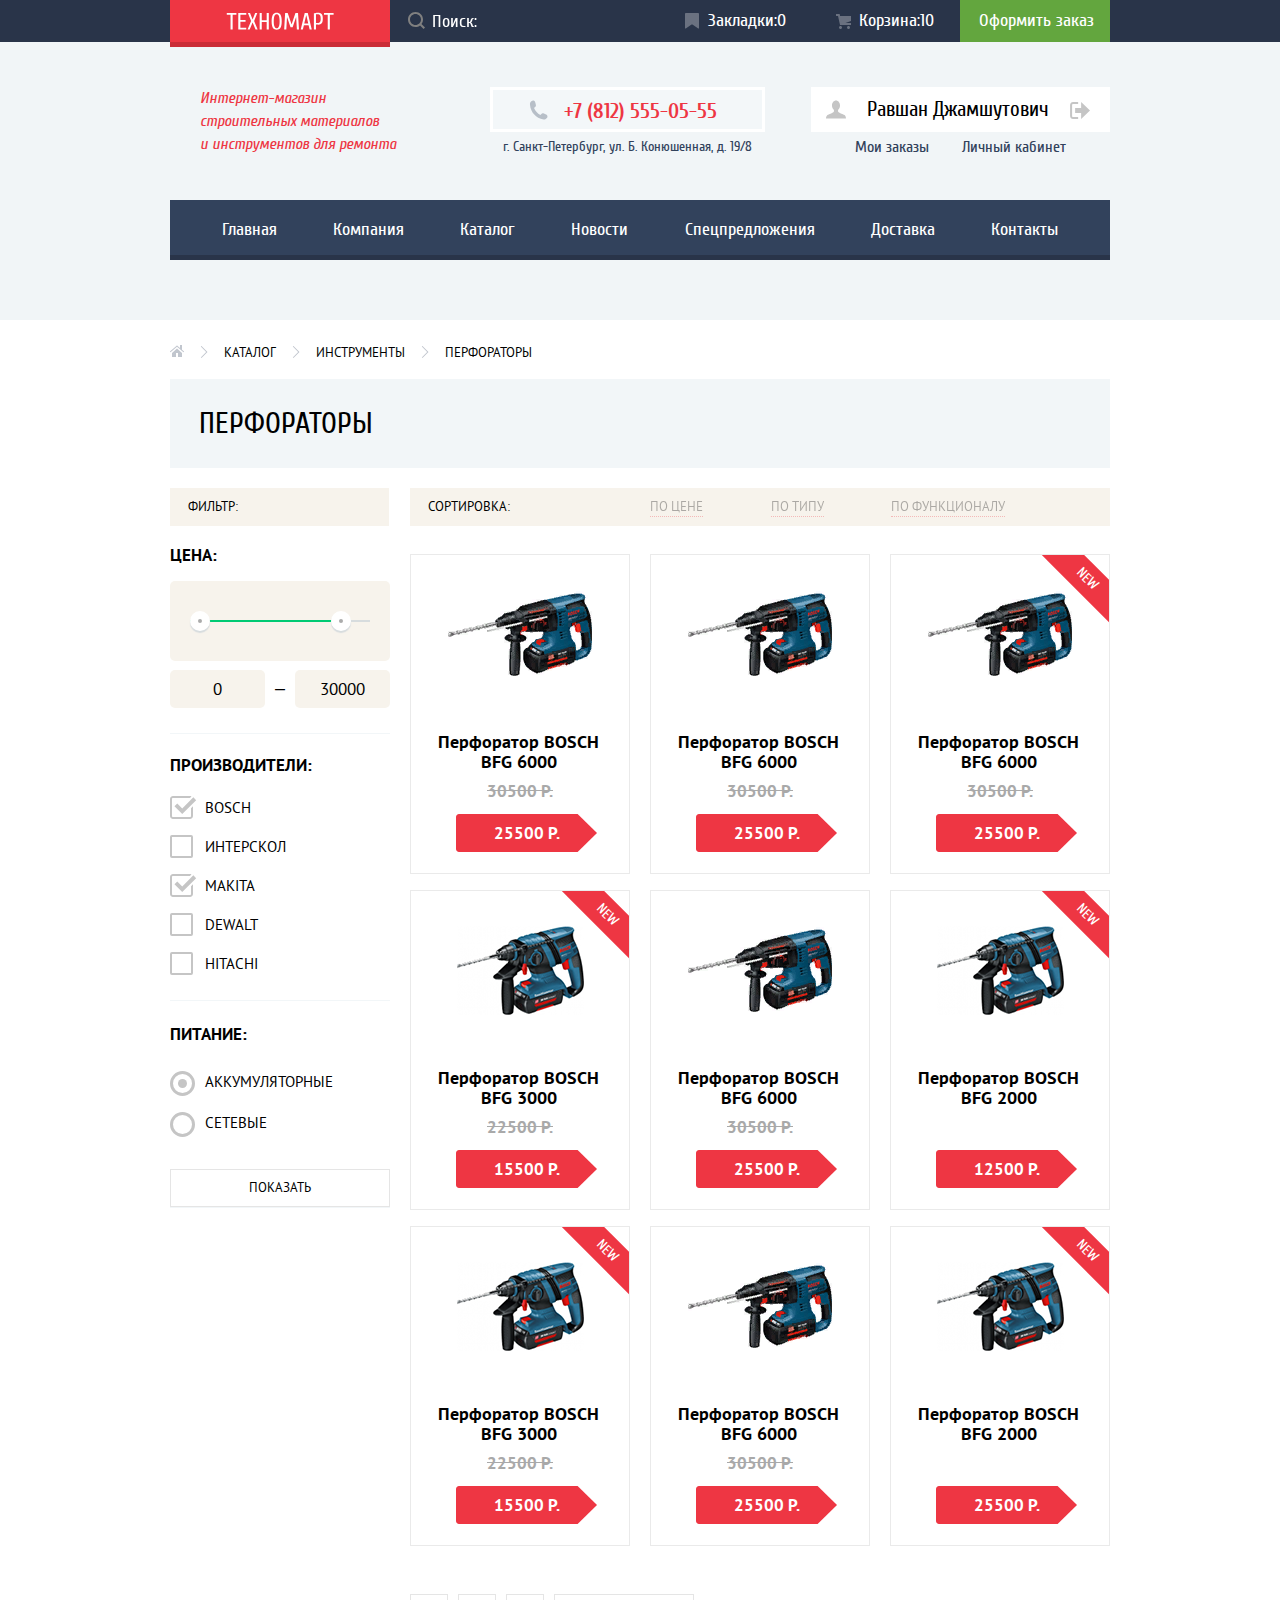
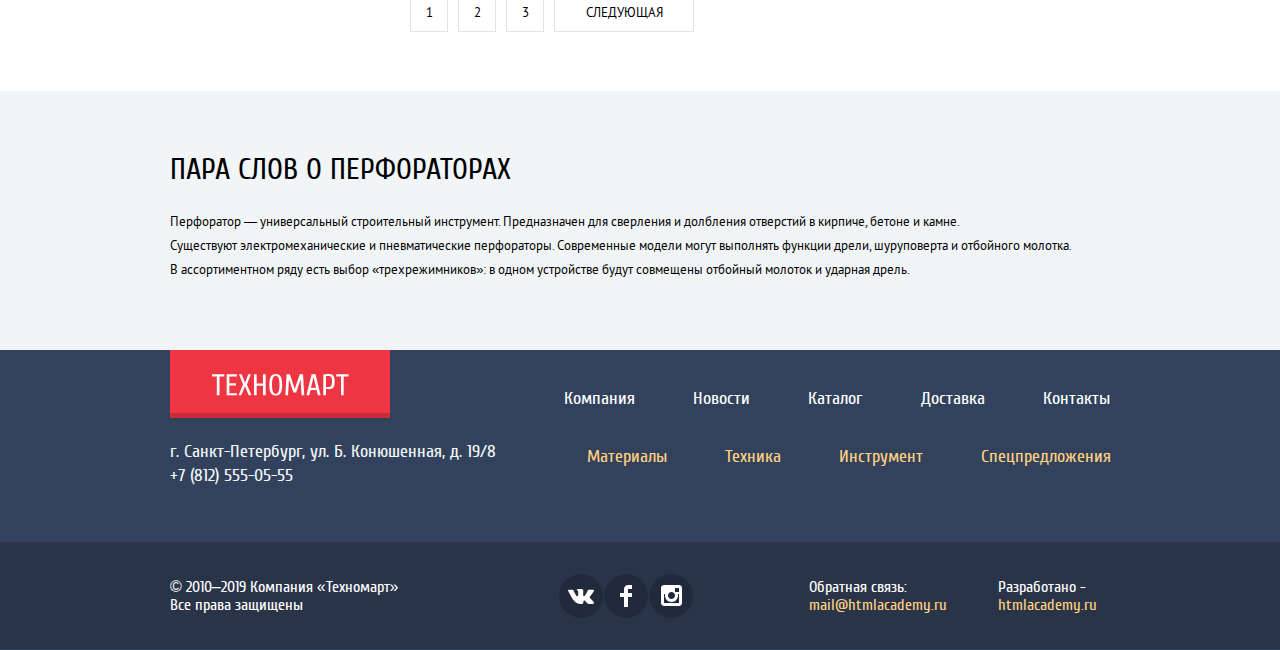
==== commit fe82a15a: "Декоративные элементы на внутренней странице" ====
--- a/catalog.html
+++ b/catalog.html
@@ -35,13 +35,33 @@
         <a class="header-contacts-telephone" href="tel:+78125550555">+7 (812) 555-05-55</a>
         <p class="header-address">г. Санкт-Петербург, ул. Б. Конюшенная, д. 19/8</p>
       </address>
-      <div class="user-info">
-        <a class="user-name">Равшан Джамшутович</a>
-        <a class="user-logout"></a>
-        <a class="my-orders" href="#">Мои заказы</a>
-        <a class="account" href="#">Личный кабинет</a>
-      </div>
-    </div>
+      <div class="user-navigation__catalog">
+        <div class="user-info">
+          <a class="user-avatar">
+            <svg width="20" height="19" viewbox="0 0 20 19" fill="none" xmlns="http://www.w3.org/2000/svg">
+              <path
+                d="M17.881 14.666C15.737 13.931 13.625 13 12.674 12.276C12.017 11.775 11.904 10.658 12.157 9.861C13.275 8.958 14.021 7.384 14.021 5.583C14.021 2.776 12.221 0.5 10 0.5C7.77902 0.5 5.97901 2.776 5.97901 5.583C5.97901 7.384 6.72501 8.957 7.84201 9.86C8.09501 10.658 7.98302 11.775 7.32502 12.276C6.37502 13 4.26201 13.93 2.11801 14.666C-0.0259852 15.402 1.48343e-05 18.5 1.48343e-05 18.5H20C20 18.5 20.025 15.401 17.881 14.666Z"
+                fill="#C5C5C5" />
+            </svg>
+          </a>
+          <a class="user-name">Равшан Джамшутович</a>
+          <a class="user-logout">
+            <svg width="20" height="17" viewbox="0 0 20 17" fill="none" xmlns="http://www.w3.org/2000/svg">
+              <path d="M20 8.5L11.125 0V6H5.125V11H11.125V17L20 8.5Z" fill="#C5C5C5" />
+              <path
+                d="M2.10598 13.952V3.048C2.12398 2.672 2.27698 1.991 3.11598 1.991H8.14297V0H3.11598C0.937975 0 0.111975 1.81 0.0869751 3.027V13.973C0.111975 15.189 0.937975 17 3.11598 17H8.14297V15.01H3.11598C2.27698 15.01 2.12398 14.327 2.10598 13.952Z"
+                fill="#C5C5C5" />
+            </svg>
+          </a>
+        </div>
+        <div class="user-btn">
+          <a class="my-orders" href="#">Мои заказы</a>
+          <a class="account" href="#">Личный кабинет</a>
+        </div>
+
+      </div>
+    </div>
+
     <div class="main-navigation-wrapper">
       <nav class="container site-navigation">
         <ul class="navigation-list">
@@ -60,14 +80,13 @@
     <h1 class="visually-hidden">Каталог товаров</h1>
     <div class="container">
       <ul class="breadcrumbs-list">
-        <!--Правильно ли так сделать (добавить эту иконку в разметку)? Что-то по другому не получается-->
         <li class="breadcrumb-item"><a href="index.html"><svg width="14" height="12" viewbox="0 0 14 12" fill="none"
-            xmlns="http://www.w3.org/2000/svg">
-            <path d="M2 7.99999V12H6V7.99999H8V12H12V7.99999L7 3.51599L2 7.99999Z" fill="#C1C6CE" />
-            <path
-              d="M13.831 6.365L12 4.751V0H9.99998V2.987L7.33198 0.635C7.31198 0.618 7.28898 0.612 7.26798 0.598C7.24294 0.579705 7.21614 0.56396 7.18798 0.551C7.15708 0.540195 7.12529 0.532163 7.09298 0.527C7.06198 0.521 7.03198 0.515 6.99998 0.515C6.96898 0.515 6.93898 0.521 6.90798 0.527C6.87551 0.531919 6.84366 0.5403 6.81298 0.552C6.78498 0.563 6.75998 0.581 6.73298 0.598C6.71198 0.612 6.68798 0.618 6.66898 0.635L0.170976 6.365C0.0162401 6.50291 -0.0375953 6.72187 0.0355474 6.9158C0.10869 7.10974 0.293707 7.23862 0.500976 7.24C0.622907 7.24035 0.740711 7.19586 0.831976 7.115L6.99998 1.677L13.169 7.115C13.3778 7.27913 13.6784 7.25178 13.8542 7.05265C14.0299 6.85352 14.0198 6.55183 13.831 6.365Z"
-              fill="#C1C6CE" />
-          </svg></a>
+              xmlns="http://www.w3.org/2000/svg">
+              <path d="M2 7.99999V12H6V7.99999H8V12H12V7.99999L7 3.51599L2 7.99999Z" fill="#C1C6CE" />
+              <path
+                d="M13.831 6.365L12 4.751V0H9.99998V2.987L7.33198 0.635C7.31198 0.618 7.28898 0.612 7.26798 0.598C7.24294 0.579705 7.21614 0.56396 7.18798 0.551C7.15708 0.540195 7.12529 0.532163 7.09298 0.527C7.06198 0.521 7.03198 0.515 6.99998 0.515C6.96898 0.515 6.93898 0.521 6.90798 0.527C6.87551 0.531919 6.84366 0.5403 6.81298 0.552C6.78498 0.563 6.75998 0.581 6.73298 0.598C6.71198 0.612 6.68798 0.618 6.66898 0.635L0.170976 6.365C0.0162401 6.50291 -0.0375953 6.72187 0.0355474 6.9158C0.10869 7.10974 0.293707 7.23862 0.500976 7.24C0.622907 7.24035 0.740711 7.19586 0.831976 7.115L6.99998 1.677L13.169 7.115C13.3778 7.27913 13.6784 7.25178 13.8542 7.05265C14.0299 6.85352 14.0198 6.55183 13.831 6.365Z"
+                fill="#C1C6CE" />
+            </svg></a>
         </li>
         <li class="breadcrumb-item"><a href="catalog.html">Каталог</a></li>
         <li class="breadcrumb-item"><a href="#">Инструменты</a></li>
@@ -84,40 +103,53 @@
           <h3 class="title-filter">Фильтр:</h3>
         </div>
         <form class="form-filter" action="https://echo.htmlacademy.ru/" method="GET">
-          <fieldset class="price">
+          <fieldset class="filter-item">
             <legend>Цена:</legend>
-            <label>
-              <input type="range" min="0" max="30000" step="1">
-            </label>
-            <label>
-              <input type="number" name="min-price" value="0">
-            </label>
-            <span>-</span>
-            <label>
-              <input type="number" name="max-price" value="30000">
-            </label>
+            <div class="range-filter">
+              <div class="range-controls">
+                <div class="scale">
+                  <div class="bar"></div>
+                </div>
+                <div class="toggle toggle-min" tabindex="0" style="left: 9%;"></div>
+                <div class="toggle toggle-max" tabindex="0" style="left: 73%;"></div>
+              </div>
+              <div class="price-controls">
+                <label class="min-price">
+                  <input type="text" name="min-price" value="0">
+                </label>
+                –
+                <label class="max-price">
+                  <input type="text" name="max-price" value="30000">
+                </label>
+              </div>
+            </div>
           </fieldset>
           <fieldset class="manufacturers__catalog">
             <legend>Производители:</legend>
             <ul class="checkbox-list">
               <li class="filter-option filter-checkbox">
-                <input class="filter-input-checkbox filter-input" type="checkbox" name="BOSCH" id="BOSCH-id" checked>
+                <input class="visually-hidden filter-input-checkbox filter-input" type="checkbox" name="BOSCH"
+                  id="BOSCH-id" checked>
                 <label for="BOSCH-id">BOSCH</label>
               </li>
               <li class="filter-option filter-checkbox">
-                <input class="filter-input-checkbox filter-input" type="checkbox" name="Interskol" id="Interskol-id">
+                <input class="visually-hidden filter-input-checkbox filter-input" type="checkbox" name="Interskol"
+                  id="Interskol-id">
                 <label for="Interskol-id">Интерскол</label>
               </li>
               <li class="filter-option filter-checkbox">
-                <input class="filter-input-checkbox filter-input" type="checkbox" name="Makita" id="Makita-id" checked>
+                <input class="visually-hidden filter-input-checkbox filter-input" type="checkbox" name="Makita"
+                  id="Makita-id" checked>
                 <label for="Makita-id">Makita</label>
               </li>
               <li class="filter-option filter-checkbox">
-                <input class="filter-input-checkbox filter-input" type="checkbox" name="DeWalt" id="DeWalt-id">
+                <input class="visually-hidden filter-input-checkbox filter-input" type="checkbox" name="DeWalt"
+                  id="DeWalt-id">
                 <label for="DeWalt-id">DeWalt</label>
               </li>
               <li class="filter-option filter-checkbox">
-                <input class="filter-input-checkbox filter-input" type="checkbox" name="HITACHI" id="HITACHI-id">
+                <input class="visually-hidden filter-input-checkbox filter-input" type="checkbox" name="HITACHI"
+                  id="HITACHI-id">
                 <label for="HITACHI-id">HITACHI</label>
               </li>
             </ul>
@@ -126,13 +158,13 @@
             <legend>Питание:</legend>
             <ul class="radio-list">
               <li class="filter-option filter-radio">
-                <input class="filter-input-radio filter-input" type="radio" name="power" id="battery-id"
+                <input class="visually-hidden filter-input-radio filter-input" type="radio" name="power" id="battery-id"
                   value="Аккумуляторные" checked>
                 <label for="battery-id">Аккумуляторные</label>
               </li>
               <li class="filter-option filter-radio">
-                <input class="filter-input-radio filter-input" type="radio" name="power" id="electric-id"
-                  value="Сетевые">
+                <input class="visually-hidden filter-input-radio filter-input" type="radio" name="power"
+                  id="electric-id" value="Сетевые">
                 <label for="electric-id">Сетевые</label>
               </li>
             </ul>
@@ -142,13 +174,12 @@
       </section>
       <section class="catalog-list">
         <div class="sort">
-          <!--Может это список? -->
           <h2 class="sort-title">Сортировка:</h2>
-          <span class="choose">По цене</span>
-          <span class="">По типу</span>
-          <span class="">По функционалу</span>
-          <button class="button-sort" type="button"></button>
-          <button class="button-sort" type="button"></button>
+          <span class="sort-item choose">По цене</span>
+          <span class="sort-item">По типу</span>
+          <span class="sort-item">По функционалу</span>
+          <button class="button-sort btn-sort-up" type="button" disabled></button>
+          <button class="button-sort btn-sort-down" type="button"></button>
         </div>
         <ul class="goods-list goods-cards__catalog">
           <li class="card good-item">
@@ -294,7 +325,7 @@
       <div class="container">
         <h2 class="visually-hidden">Контакты и навигация</h2>
         <div>
-          <a class="logo" href="index.html"><img src="img/logo/logo-technomart.svg" width="108" height="18"
+          <a class="logo" href="index.html"><img src="img/logo/logo-technomart-footer.svg" width="138" height="23"
               alt="Логотип «Техномарт»"></a>
           <address class="footer-address">
             <p>г. Санкт-Петербург, ул. Б. Конюшенная, д. 19/8</p>
@@ -312,7 +343,7 @@
           <ul class="navigation-list-footer">
             <li class="footer-list-item catalog"><a href="catalog.html">Материалы</a></li>
             <li class="footer-list-item catalog"><a href="catalog.html">Техника</a></li>
-            <li class="footer-list-item catalog"><a href="catalog.html">Инструменты</a></li>
+            <li class="footer-list-item catalog"><a href="catalog.html">Инструмент</a></li>
             <li class="footer-list-item catalog"><a href="catalog.html">Спецпредложения</a></li>
           </ul>
         </div>
--- a/css/style.css
+++ b/css/style.css
@@ -56,6 +56,7 @@
   --basic-red: #ee3643;
   --basic-green: #63a63e;
   --basic-grey: #3d546f;
+  --gray: #ababab;
   --basic-background: #f1f5f7;
   --very-light-gray: #eaeaea;
   --light-gray: #e5e5e5;
@@ -84,6 +85,12 @@
   --gray-old-price: #A9A9A9;
   --light-grayish-orange: #F7F3EC;
   --very-dark-desaturated-blue: #405069;
+  --grayish-blue: #d7dcde;
+  --lime-green: #00ca74;
+}
+
+*, ::after, ::before {
+  box-sizing: border-box;
 }
 
 .visually-hidden {
@@ -181,7 +188,46 @@
   min-height: 42px;
 }
 
+.header-form {
+  position: relative;
+}
+
+.header-form label::before {
+  content: url("../img/icon/icon-search.svg");
+  position: absolute;
+  display: inline-block;
+  margin-top: 12px;
+  margin-left: 18px;
+  filter: brightness(0) invert(50%);
+}
+
+.header-form:hover label::before,
+.header-form:focus-within label::before
+/* ,.header-form:hover .search */ {
+  filter: brightness(0) invert(100%);
+}
+
+.header-form:focus-within label::before {
+  filter: none;
+}
+
+.header-form:focus-within {
+  background-color: var(--basic-white);
+}
+
+.header-form {
+  color: var(--basic-black);
+}
+
 .search {
+  filter: brightness(0) invert(100%);
+}
+
+.search:focus-within {
+  filter: brightness(0);
+}
+
+.header-form .search {
   background-color: inherit;
   border: none;
   appearance: none;
@@ -190,10 +236,6 @@
   padding-left: 42px;
 }
 
-.search:hover {
-  background-color: var(--basic-white);
-}
-
 .header-order {
   background-color: var(--basic-green);
   padding: 9px 16px 9px 19px;
@@ -218,14 +260,18 @@
 .header-bookmark::before {
   display: inline-block;
   width: 14px;
-  height: 16px;
+  height: 18px;
   content: url("../img/icon/icon-bookmark.svg");
   margin-right: 9px;
   opacity: 0.3;
+  line-height: 11px;
+  vertical-align: middle;
 }
 
 .header-bookmark:hover::before,
-.header-cart:hover::before {
+.header-cart:hover::before,
+.header-cart:focus::before,
+.header-bookmark:focus::before {
   opacity: 1;
 }
 
@@ -241,6 +287,8 @@
   height: 15px;
   opacity: 0.3;
   margin-right: 8px;
+  line-height: 20px;
+  vertical-align: middle;
 }
 
 /*Header Middle Block*/
@@ -274,16 +322,15 @@
   line-height: 23px;
   color: var(--basic-red);
   margin: 0;
+  width: 315px;
   padding-top: 16px;
   padding-bottom: 16px;
   padding-left: 30px;
-  padding: 16px 95px 16px 30px;
   align-self: center;
 }
 
 .contacts-header {
-  margin-top: 16px;
-  margin-bottom: 16px;
+  margin: 20px 0 16px 5px;
   align-self: center;
 }
 
@@ -297,18 +344,20 @@
   border: 3px solid var(--basic-white);
   background: var(--light-grayish-blue);
   position: relative;
-  display: block;
-  padding: 7px 45px 8px 39px;
-  width: 270px;
-  box-sizing: border-box;
+  padding: 4px 45px 1px 36px;
+  min-width: 270px;
+  min-height: 45px;
+  display: flex;
+  justify-content: center;
+  align-items: center;
 }
 
 .header-contacts-telephone::before {
   content: url("../img/icon/icon-phone.svg");
-
   display: inline-block;
-  height: 19px;
+  height: 27px;
   margin-right: 16px;
+  vertical-align: middle;
 }
 
 .header-address {
@@ -318,13 +367,13 @@
   font-weight: normal;
   font-size: 14px;
   line-height: 24px;
-  margin-top: 3px;
+  padding-top: 3px;
   margin: 0;
   text-align: center;
 }
 
 .header-login {
-  margin-left: 69px;
+  margin-left: auto;
   background-color: var(--basic-white);
   padding: 12px 27px 12px 19px;
 }
@@ -350,12 +399,9 @@
   margin-bottom: 67px;
 }
 
-.header-login::before {
-  content: url("../img/icon/icon-login.svg");
-  display: inline-block;
-  width: 20px;
-  height: 17px;
-  margin-right: 6px;
+.header-login:hover path,
+.header-login:focus path {
+  fill: var(--basic-grey);
 }
 
 .header-login:hover,
@@ -366,14 +412,16 @@
 }
 
 .header-login:active,
-.header-registration:active {
+.header-registration:active,
+.header-login:active path {
   color: var(--basic-greylight);
+  fill: var(--basic-greylight);
 }
 
 .site-navigation ul {
   background-color: var(--purple-blue);
   box-shadow: inset 0px -5px 0px var(--very-dark-blue);
-  padding: 0;
+  padding: 0 24px;
   margin: 0;
 }
 
@@ -381,7 +429,8 @@
   margin-bottom: 60px;
 }
 
-.navigation-item a:hover {
+.navigation-item a:hover,
+.navigation-item a:focus {
   background-color: var(--very-dark-blue);
 }
 
@@ -391,10 +440,9 @@
 }
 
 .navigation-list {
-  display: grid;
-  grid-template-columns: repeat(7, 1fr);
-  align-items: center;
-  justify-content: space-between;
+  display: flex;
+  flex-wrap: wrap;
+  justify-content: space-around;
 }
 
 .navigation-item a {
@@ -460,8 +508,9 @@
   font-size: 24px;
   line-height: 30px;
   color: var(--basic-white);
-  padding: 20px 110px 14px 23px;
-  margin: 0;
+  margin: 20px 10px 14px 23px;
+  padding-right: 105px;
+  letter-spacing: 0.5px;
 }
 
 .categories-list .new::before {
@@ -498,16 +547,18 @@
   justify-content: center;
   align-items: center;
   flex-wrap: wrap;
-  margin: 0 142px 21px 23px;
+  margin: 0 22px 20px;
+  width: 135px;
   transition: all 0.3s;
 }
 
 .button-slider-bullit {
   z-index: 20;
   bottom: 36px;
-  left: 295px;
-  display: flex;
-  width: 30px;
+  left: 51%;
+  transform: translateX(-50%);
+  display: flex;
+  min-width: 30px;
   justify-content: space-between;
 }
 
@@ -519,6 +570,7 @@
   border: none;
   cursor: pointer;
   appearance: none;
+  margin-right: 12px;
 }
 
 .slider-item {
@@ -557,7 +609,8 @@
   top: 122px;
 }
 
-.button-categories:hover {
+.button-categories:hover,
+.button-categories:focus {
   background-color:rgba(192, 192, 192, 0.3);
 }
 
@@ -594,7 +647,9 @@
   line-height: 36px;
   text-transform: uppercase;
   color: var(--basic-white);
-  margin: 23px 356px 207px 24px;
+  margin-left: 24px;
+  margin-top: 22px;
+  letter-spacing: 1px;
 }
 
 .button {
@@ -633,21 +688,6 @@
   min-height: 38px;
 }
 
-.button-more {
-  color: var(--basic-white);
-  font-family: "Cuprum", "Arial", sans-serif;
-  font-style: normal;
-  font-weight: normal;
-  font-size: 14px;
-  line-height: 18px;
-  text-transform: uppercase;
-  width: 220px;
-  height: 38px;
-  display: flex;
-  justify-content: center;
-  align-items: center;
-}
-
 .button-popup {
   width: 100%;
   height: 38px;
@@ -657,7 +697,12 @@
 .button-slider:hover,
 .button-credit:hover,
 .button-popup:hover,
-.button-more:hover {
+.button-more:hover,
+.popular-button:focus,
+.button-slider:focus,
+.button-credit:focus,
+.button-popup:focus,
+.button-more:focus {
   background-color: var(--strong-red);
 }
 
@@ -713,7 +758,7 @@
 .good-item {
   display: flex;
   flex-direction: column;
-  max-width: 220px;
+  max-width: auto;
   min-height: 318px;
   border: 1px solid var(--very-light-gray);
   background: var(--basic-white);
@@ -733,7 +778,7 @@
   font-size: 18px;
   line-height: 20px;
   display: block;
-  margin: 26px 17px 5px;
+  margin: 17px 16px 7px;
   width: 183px;
   min-height: 43px;
 }
@@ -750,7 +795,7 @@
 .old-price {
   color: var(--gray-old-price);
   display: inline-block;
-  padding-bottom: 13px;
+  padding-bottom: 14px;
 }
 
 .button-price {
@@ -776,8 +821,8 @@
   left: 0;
   z-index: 1;
   width: 218px;
-  height: 80px;
-  padding: 43px 0;
+  height: 140px;
+  padding: 38px 0;
 }
 
 .card .buttons {
@@ -787,7 +832,7 @@
 .card-content {
   background-color: var(--basic-white);
   width: 218px;
-  height: 150px;
+  height: 160px;
   display: flex;
   justify-content: center;
   align-items: center;
@@ -807,7 +852,7 @@
   height: 30px;
   background-color: var(--basic-red);
   color: var(--basic-white);
-  transform: translate(26px, 9px) rotate(45deg);
+  transform: translate(28px, 9px) rotate(45deg);
   position: absolute;
   z-index: 2;
   right: 0;
@@ -840,16 +885,17 @@
 .button-mark {
   border: 3px solid var(--basic-green);
   background-color: var(--basic-white);
-  box-sizing: border-box;
   border-radius: 2px;
   color: var(--purple-blue);
 }
 
-.button-buy:hover {
+.button-buy:hover,
+.button-buy:focus {
   background-color: var(--success);
 }
 
-.button-mark:hover {
+.button-mark:hover,
+.button-mark:focus {
   border-color: var(--purple-blue);
 }
 
@@ -900,7 +946,6 @@
   border: 1px solid var(--very-light-gray);
   width: 220px;
   height: 145px;
-  box-sizing: border-box;
   transition: all 0.3s;
 
   display: flex;
@@ -909,6 +954,8 @@
 }
 
 .manufacturer-item:hover,
+.manufacturer-item:focus,
+.manufacturer-item:focus-within,
 .card:hover,
 .card:focus,
 .card:focus-within {
@@ -985,9 +1032,7 @@
   line-height: 30px;
   color: var(--basic-white);
   background-color: var(--purple-blue);
-  box-shadow: 0px 1px 0px var(--very-dark-blue), inset 0px 1px 0px var(--very-dark-desaturated-blue);
-  display: flex;
-  justify-content: flex-start;
+  display: flex;
   align-items: center;
   padding-left: 22px;
   width: 240px;
@@ -995,9 +1040,11 @@
   border: none;
   cursor: pointer;
   transition: all 0.3s;
-}
-
-.button-services:hover:not(.active) {
+  letter-spacing: 0.7px;
+}
+
+.button-services:hover:not(.active),
+.button-services:focus:not(.active) {
   background-color: var(--very-dark-blue);
 }
 
@@ -1013,9 +1060,14 @@
   grid-row: 1/-1;
   grid-column: 1/2;
   padding-left: 80px;
-  width: 619px;
+  width: 700px;
   min-height: 283px;
   display: none;
+}
+
+.button-services:not(.active) {
+  border-bottom: 1px solid var(--very-dark-blue);
+  border-top: 1px solid var(--very-dark-desaturated-blue);
 }
 
 .show {
@@ -1028,15 +1080,15 @@
 }
 
 .delivery {
-  background: url("../img/background-delivery.png") no-repeat right center;
+  background: url("../img/background-delivery.png") no-repeat right 18px;
 }
 
 .guarantee {
-  background: url("../img/background-guarantee.png") no-repeat right center;
+  background: url("../img/background-guarantee.png") no-repeat right 18px;
 }
 
 .credit {
-  background: url("../img/background-credit.png") no-repeat right center;
+  background: url("../img/background-credit.png") no-repeat right 20px;
 }
 
 .points-list:last-child .description {
@@ -1048,33 +1100,59 @@
 .index-column {
   display: flex;
   justify-content: space-between;
+  flex-wrap: wrap;
   margin-top: 70px;
   min-height: 356px;
 }
 
+.about,
+.contacts {
+  display: flex;
+  flex-wrap: wrap;
+  flex-direction: column;
+  justify-content: space-between;
+}
+
 .about h3,
-.contacts h3 {
-  margin: 0;
-}
-
-.about .description,
-.contacts .description {
+.contacts h3,
+.description p {
+  margin: 0;
+}
+
+.button-more {
+  color: var(--basic-white);
+  font-family: "Cuprum", "Arial", sans-serif;
+  font-style: normal;
+  font-weight: normal;
+  font-size: 14px;
+  line-height: 18px;
+  text-transform: uppercase;
+  width: 220px;
+  height: 38px;
+  display: flex;
+  justify-content: center;
+  align-items: center;
+  margin-top: 20px;
+}
+
+.description-about:first-child {
+  padding-bottom: 26px;
+}
+
+.about .description {
   margin-top: 24px;
   margin-bottom: 1px;
 }
 
 .contacts .description {
   margin-bottom: 32px;
-}
-
-.contacts {
-  display: flex;
-  flex-direction: column;
-  justify-content: space-around;
-}
-
-.map-popup img {
+  margin-top: 24px;
+}
+
+.map-popup {
   margin-bottom: 25px;
+  width: 300px;
+  height: 158px;
 }
 
 .button-popup {
@@ -1083,7 +1161,6 @@
 
 .partners-list {
   margin: 0;
-  margin-bottom: 58px;
   list-style: none;
   padding: 0;
 }
@@ -1136,10 +1213,10 @@
   grid-row: 1/2;
   display: flex;
   flex-direction: column;
-  justify-content: space-around;
-  padding-top: 37px;
+  justify-content: space-between;
+  margin-top: 37px;
   width: 550px;
-  height: 76px;
+  height: 82px;
 }
 
 .footer-contacts {
@@ -1151,16 +1228,19 @@
   grid-template-columns: 1fr 1fr;
 }
 
+.footer-list-item:not(:last-child) {
+  margin-right: 58px;
+}
+
 .navigation-list-footer:nth-child(1) {
   display: flex;
-  justify-content: space-between;
+  flex-wrap: wrap;
+  margin-left: 4px;
 }
 
 .navigation-list-footer:nth-child(2) {
   display: flex;
-  justify-content: space-between;
-  margin-top: 34px;
-  margin-left: 22px;
+  margin-left: 27px;
 }
 
 
@@ -1172,25 +1252,29 @@
 
 .footer-social .container {
   display: grid;
-  grid-template-columns: 1fr 1fr max-content min-content;
+  grid-template-columns: 1fr 250px auto auto;
   align-items: center;
-  justify-content: space-between;
 }
 
 .site {
-  margin-left: 51px;
+  margin-right: 13px;
+}
+
+.mail {
+  margin-right: 51px;
 }
 
 .social-list-footer {
   display: flex;
-  justify-content: space-between;
   flex-wrap: wrap;
-  width: 140px;
-  margin: 0 auto;
+}
+
+.social-list-footer li:not(:last-child) {
+  margin-right: 1px;
 }
 
 .social-button {
-  background-color: var(--sapphire-blue);
+  background: linear-gradient(0deg, var(--sapphire-blue), var(--sapphire-blue));
   width: 44px;
   height: 44px;
   display: flex;
@@ -1202,7 +1286,7 @@
 .social-button:hover,
 .social-button:focus,
 .social-button:active {
-  background-color: var(--basic-red);
+  background: var(--basic-red);
 }
 
 .footer-list-item:hover {
@@ -1219,6 +1303,8 @@
 .site a  {
   color: var(--very-light-orange);
 }
+
+
 
 .footer-address,
 .footer-contacts-telephone {
@@ -1254,6 +1340,45 @@
 
 /*Catalog*/
 
+.user-info {
+  display: flex;
+  flex-wrap: wrap;
+  justify-content: flex-start;
+  align-items: center;
+  width: 299px;
+  height: 45px;
+  background-color: var(--basic-white);
+  color: var(--basic-black);
+  margin-left: auto;
+  margin-top: auto;
+}
+
+.user-navigation__catalog {
+  display: flex;
+  flex-wrap: wrap;
+  align-self: center;
+}
+
+.user-name {
+  font-family: "Cuprum", "Arial", sans-serif;
+  font-style: normal;
+  font-weight: normal;
+  font-size: 21px;
+  line-height: 21px;
+  color: var(--basic-black);
+  margin-left: 21px;
+ }
+
+.user-avatar {
+  margin-top: 7px;
+  margin-left: 15px;
+}
+
+.user-logout {
+  margin-top: 9px;
+  margin-left: 21px;
+ }
+
 .my-orders,
 .account {
   font-family: "Cuprum", "Arial", sans-serif;
@@ -1262,6 +1387,28 @@
   font-size: 16px;
   line-height: 18px;
   color: var(--purple-blue);
+}
+
+.my-orders {
+  margin-right: 33px;
+}
+
+.account {
+  margin-right: 44px;
+}
+
+.account::before {
+  content: "";
+  width: 6px;
+  height: 7px;
+  border-radius: 50%;
+  background-color: #000000;
+}
+
+.user-btn {
+  display: flex;
+  margin-left: auto;
+  margin-top: 6px;
 }
 
 .my-orders:hover,
@@ -1284,7 +1431,9 @@
   color: var(--basic-black);
 }
 
-.filters legend {
+.filter-item legend,
+.manufacturers__catalog legend,
+.powers legend {
   font-family: "PT Sans", "Arial", sans-serif;
   font-style: normal;
   font-weight: 700;
@@ -1311,6 +1460,44 @@
 .page-title {
   background-color: var(--light-blue);
   min-height: 89px;
+  display: flex;
+  align-items: center;
+  padding-left: 29px;
+}
+
+.sort-item:not(:nth-of-type(3)) {
+  margin-right: 67px;
+}
+
+.sort-item:nth-of-type(3) {
+  margin-right: 46px;
+}
+
+.btn-sort-up {
+  background: url("../img/icon/icon-sort-tangle.svg") no-repeat 0 0;
+}
+
+.btn-sort-down {
+  margin-right: 14px;
+  margin-left: 20px;
+}
+
+
+ .btn-sort-down:not(:disabled) {
+  background: url("../img/icon/icon-sort-tangle.svg") no-repeat 0 0;
+  transform: rotate(180deg);
+}
+
+.button-sort ~ disabled {
+  background: url("../img/icon/icon-sort-tangle-disabled.svg") no-repeat 0 0;
+}
+
+.button-sort {
+  border: none;
+  appearance: none;
+  width: 11px;
+  height: 10px;
+  cursor: pointer;
 }
 
 .title-filter,
@@ -1391,14 +1578,6 @@
   align-self: center;
 }
 
-.user-name,
-.user-logout {
-  background-color: var(--basic-white);
-  display: inline-block;
-  padding: 12px 56px;
-  color: var(--basic-black);
-}
-
 .inner-page {
   margin-bottom: 20px;
 }
@@ -1409,7 +1588,7 @@
   flex-wrap: wrap;
   padding: 0;
   margin: 0;
-  margin-bottom: 20px;
+  margin-bottom: 15px;
 }
 
 .breadcrumb-item {
@@ -1428,13 +1607,6 @@
   display: none;
 }
 
-.page-title {
-  display: flex;
-  align-items: center;
-  padding-left: 21px;
-  box-sizing: border-box;
-}
-
 .catalog-column {
   display: grid;
   grid-template-columns: 220px 1fr;
@@ -1461,7 +1633,7 @@
 }
 
 .checkbox-list li:not(:last-child) {
-  margin-bottom: 16px;
+  margin-bottom: 20px;
 }
 
 .checkbox-list li:last-child {
@@ -1473,8 +1645,137 @@
   padding-bottom: 17.5px;
 }
 
-.price legend {
-  padding-bottom: 11px;
+.filter-item {
+  margin: 0;
+  padding: 0;
+  border: none;
+}
+
+.range-filter {
+  width: 220px;
+  margin-top: 11px;
+}
+
+.range-controls {
+  position: relative;
+  height: 80px;
+  background-color: var(--light-grayish-orange);
+  border-radius: 5px;
+  margin-bottom: 9px;
+  padding-top: 39px;
+  padding-right: 20px;
+  padding-left: 20px;
+}
+
+.range-controls .bar {
+  width: 84%;
+  height: 2px;
+  background: var(--lime-green);
+}
+
+.range-controls .scale {
+  height: 2px;
+  background: var(--grayish-blue);
+}
+
+.range-controls .toggle {
+  width: 4px;
+  height: 4px;
+  padding: 0;
+  background-color: var(--gray);
+  border: 8px solid var(--basic-white);
+  border-radius: 50%;
+  box-sizing: content-box;
+  box-shadow: 0 2px 1px 0 var(--grayish-blue);
+  position: absolute;
+  left: 0;
+  top: 30px;
+  cursor: pointer;
+}
+
+.range-controls .toggle-min {
+  left: 9px;
+}
+
+.range-controls .toggle-max {
+  left: 162px;
+}
+
+.price-controls {
+  display: flex;
+  justify-content: space-between;
+  align-items: center;
+  margin-bottom: 25px;
+}
+
+.price-controls input {
+  font-family: "PT Sans", "Arial", sans-serif;
+  font-style: normal;
+  font-weight: normal;
+  font-size: 17px;
+  line-height: 18px;
+  width: 95px;
+  height: 38px;
+  border-radius: 5px;
+  border: none;
+  text-align: center;
+  background-color: var(--light-grayish-orange);
+  color: var(--basic-black);
+}
+
+.filter-option label {
+  position: relative;
+  display: block;
+  cursor: pointer;
+  user-select: none;
+  margin-left: 35px;
+}
+
+.filter-input-checkbox + label::before {
+  content: "";
+  position: absolute;
+  left: -35px;
+  top: -2px;
+  width: 23px;
+  height: 23px;
+  border: 2px solid var(--basic-greylight);
+  border-radius: 2px;
+}
+
+.filter-input-checkbox:checked + label::before {
+  display: none;
+}
+
+.filter-input-checkbox:checked + label::after {
+  content: "";
+  position: absolute;
+  top: -2px;
+  left: -35px;
+  width: 27px;
+  height: 23px;
+  background: url("../img/icon/icon-checkbox-on.svg") no-repeat 0 0;
+}
+
+.filter-input-radio + label::before {
+  content: "";
+  position: absolute;
+  left: -35px;
+  top: -1px;
+  width: 25px;
+  height: 25px;
+  border: 3px solid var(--basic-greylight);
+  border-radius: 50%;
+}
+
+.filter-input-radio:checked + label::after {
+  content: "";
+  position: absolute;
+  top: 7px;
+  left: -27px;
+  width: 9px;
+  height: 9px;
+  background-color: var(--basic-greylight);
+  border-radius: 50%;
 }
 
 .powers legend {
@@ -1514,7 +1815,7 @@
   padding: 0;
   margin: 0;
   column-gap: 20px;
-  row-gap: 18px;
+  row-gap: 16px;
 }
 
 .goods-cards__catalog .good-item {
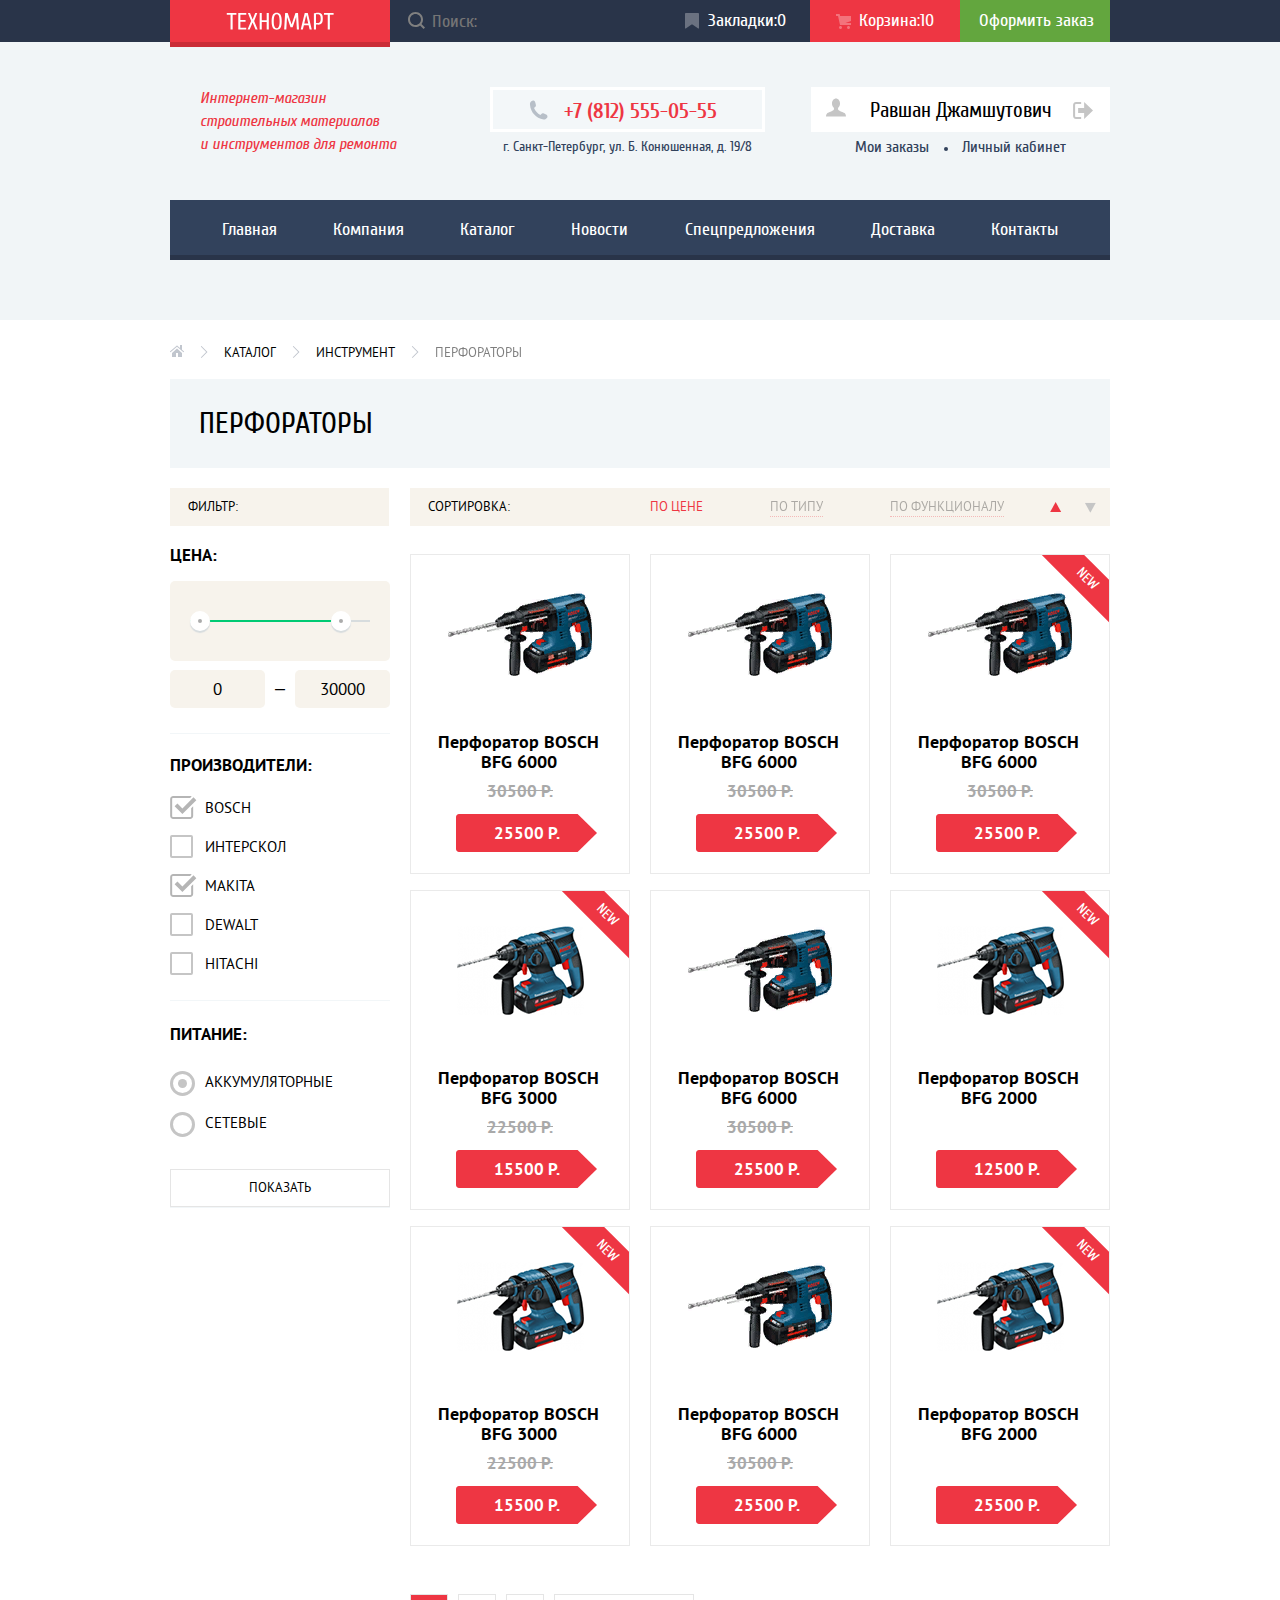
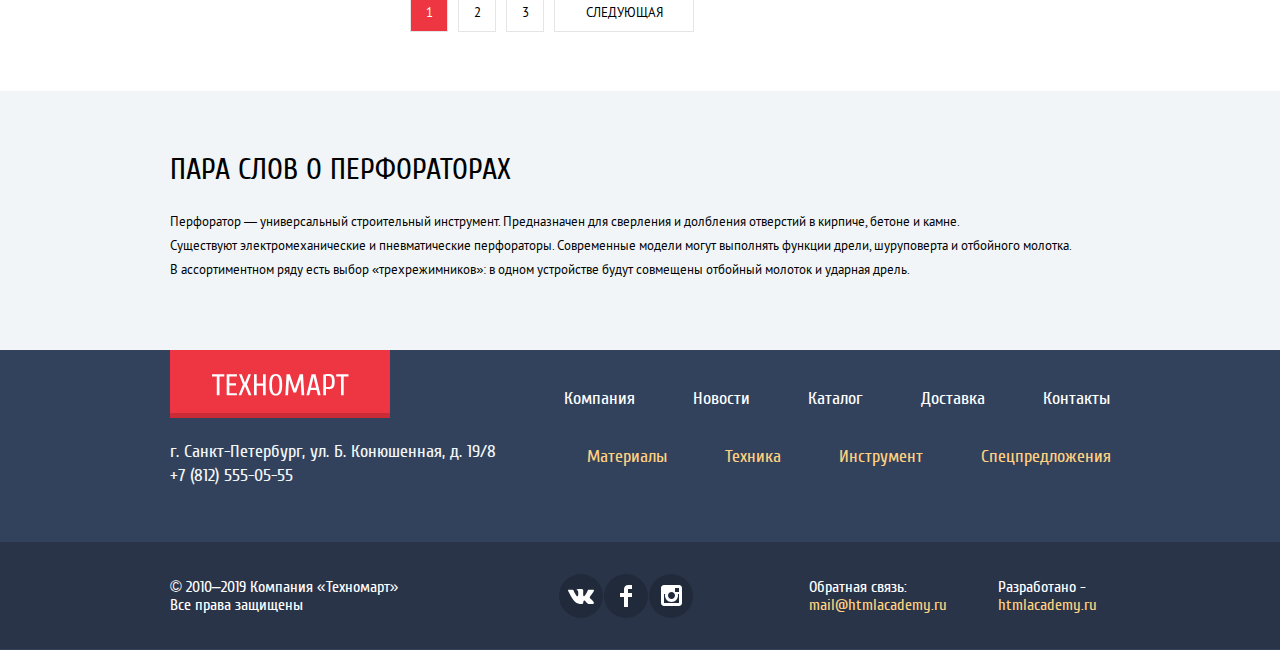
==== commit 8d99c787: "Доработанная версия декоративных элементов на внутренней страницы" ====
--- a/catalog.html
+++ b/catalog.html
@@ -25,7 +25,7 @@
           </label>
         </form>
         <a class="header-bookmark" href="#">Закладки:<span>0</span></a>
-        <a class="header-cart" href="#">Корзина:<span>10</span></a>
+        <a class="header-cart no-empty" href="#">Корзина:<span>10</span></a>
         <a class="header-order" href="#">Оформить заказ</a>
       </div>
     </div>
@@ -37,20 +37,18 @@
       </address>
       <div class="user-navigation__catalog">
         <div class="user-info">
-          <a class="user-avatar">
+          <a class="user-avatar user-name">
             <svg width="20" height="19" viewbox="0 0 20 19" fill="none" xmlns="http://www.w3.org/2000/svg">
-              <path
-                d="M17.881 14.666C15.737 13.931 13.625 13 12.674 12.276C12.017 11.775 11.904 10.658 12.157 9.861C13.275 8.958 14.021 7.384 14.021 5.583C14.021 2.776 12.221 0.5 10 0.5C7.77902 0.5 5.97901 2.776 5.97901 5.583C5.97901 7.384 6.72501 8.957 7.84201 9.86C8.09501 10.658 7.98302 11.775 7.32502 12.276C6.37502 13 4.26201 13.93 2.11801 14.666C-0.0259852 15.402 1.48343e-05 18.5 1.48343e-05 18.5H20C20 18.5 20.025 15.401 17.881 14.666Z"
-                fill="#C5C5C5" />
-            </svg>
+              <path d="M17.881 14.666C15.737 13.931 13.625 13 12.674 12.276C12.017 11.775 11.904 10.658 12.157 9.861C13.275 8.958 14.021 7.384 14.021 5.583C14.021 2.776 12.221 0.5 10 0.5C7.77902 0.5 5.97901 2.776 5.97901 5.583C5.97901 7.384 6.72501 8.957 7.84201 9.86C8.09501 10.658 7.98302 11.775 7.32502 12.276C6.37502 13 4.26201 13.93 2.11801 14.666C-0.0259852 15.402 1.48343e-05 18.5 1.48343e-05 18.5H20C20 18.5 20.025 15.401 17.881 14.666Z"
+                fill="#C5C5C5"/>
+            </svg>
+            <p>Равшан Джамшутович</p>
           </a>
-          <a class="user-name">Равшан Джамшутович</a>
           <a class="user-logout">
             <svg width="20" height="17" viewbox="0 0 20 17" fill="none" xmlns="http://www.w3.org/2000/svg">
               <path d="M20 8.5L11.125 0V6H5.125V11H11.125V17L20 8.5Z" fill="#C5C5C5" />
-              <path
-                d="M2.10598 13.952V3.048C2.12398 2.672 2.27698 1.991 3.11598 1.991H8.14297V0H3.11598C0.937975 0 0.111975 1.81 0.0869751 3.027V13.973C0.111975 15.189 0.937975 17 3.11598 17H8.14297V15.01H3.11598C2.27698 15.01 2.12398 14.327 2.10598 13.952Z"
-                fill="#C5C5C5" />
+              <path d="M2.10598 13.952V3.048C2.12398 2.672 2.27698 1.991 3.11598 1.991H8.14297V0H3.11598C0.937975 0 0.111975 1.81 0.0869751 3.027V13.973C0.111975 15.189 0.937975 17 3.11598 17H8.14297V15.01H3.11598C2.27698 15.01 2.12398 14.327 2.10598 13.952Z"
+                fill="#C5C5C5"/>
             </svg>
           </a>
         </div>
@@ -80,17 +78,18 @@
     <h1 class="visually-hidden">Каталог товаров</h1>
     <div class="container">
       <ul class="breadcrumbs-list">
-        <li class="breadcrumb-item"><a href="index.html"><svg width="14" height="12" viewbox="0 0 14 12" fill="none"
-              xmlns="http://www.w3.org/2000/svg">
+        <li class="breadcrumb-item">
+          <a href="index.html">
+            <svg width="14" height="12" viewbox="0 0 14 12" fill="none" xmlns="http://www.w3.org/2000/svg">
               <path d="M2 7.99999V12H6V7.99999H8V12H12V7.99999L7 3.51599L2 7.99999Z" fill="#C1C6CE" />
-              <path
-                d="M13.831 6.365L12 4.751V0H9.99998V2.987L7.33198 0.635C7.31198 0.618 7.28898 0.612 7.26798 0.598C7.24294 0.579705 7.21614 0.56396 7.18798 0.551C7.15708 0.540195 7.12529 0.532163 7.09298 0.527C7.06198 0.521 7.03198 0.515 6.99998 0.515C6.96898 0.515 6.93898 0.521 6.90798 0.527C6.87551 0.531919 6.84366 0.5403 6.81298 0.552C6.78498 0.563 6.75998 0.581 6.73298 0.598C6.71198 0.612 6.68798 0.618 6.66898 0.635L0.170976 6.365C0.0162401 6.50291 -0.0375953 6.72187 0.0355474 6.9158C0.10869 7.10974 0.293707 7.23862 0.500976 7.24C0.622907 7.24035 0.740711 7.19586 0.831976 7.115L6.99998 1.677L13.169 7.115C13.3778 7.27913 13.6784 7.25178 13.8542 7.05265C14.0299 6.85352 14.0198 6.55183 13.831 6.365Z"
-                fill="#C1C6CE" />
-            </svg></a>
+              <path d="M13.831 6.365L12 4.751V0H9.99998V2.987L7.33198 0.635C7.31198 0.618 7.28898 0.612 7.26798 0.598C7.24294 0.579705 7.21614 0.56396 7.18798 0.551C7.15708 0.540195 7.12529 0.532163 7.09298 0.527C7.06198 0.521 7.03198 0.515 6.99998 0.515C6.96898 0.515 6.93898 0.521 6.90798 0.527C6.87551 0.531919 6.84366 0.5403 6.81298 0.552C6.78498 0.563 6.75998 0.581 6.73298 0.598C6.71198 0.612 6.68798 0.618 6.66898 0.635L0.170976 6.365C0.0162401 6.50291 -0.0375953 6.72187 0.0355474 6.9158C0.10869 7.10974 0.293707 7.23862 0.500976 7.24C0.622907 7.24035 0.740711 7.19586 0.831976 7.115L6.99998 1.677L13.169 7.115C13.3778 7.27913 13.6784 7.25178 13.8542 7.05265C14.0299 6.85352 14.0198 6.55183 13.831 6.365Z"
+                fill="#C1C6CE"/>
+            </svg>
+          </a>
         </li>
         <li class="breadcrumb-item"><a href="catalog.html">Каталог</a></li>
-        <li class="breadcrumb-item"><a href="#">Инструменты</a></li>
-        <li class="breadcrumb-item breadcrumb-item__current"><a href="#">Перфораторы</a></li>
+        <li class="breadcrumb-item"><a href="#">Инструмент</a></li>
+        <li class="breadcrumb-item breadcrumb-item__current active"><a href="#">Перфораторы</a></li>
       </ul>
     </div>
     <div class="page-title container">
@@ -175,11 +174,19 @@
       <section class="catalog-list">
         <div class="sort">
           <h2 class="sort-title">Сортировка:</h2>
-          <span class="sort-item choose">По цене</span>
-          <span class="sort-item">По типу</span>
-          <span class="sort-item">По функционалу</span>
-          <button class="button-sort btn-sort-up" type="button" disabled></button>
-          <button class="button-sort btn-sort-down" type="button"></button>
+          <button class="sort-item sort-item__active">По цене</button>
+          <button class="sort-item">По типу</button>
+          <button class="sort-item">По функционалу</button>
+          <button class="button-sort btn-sort-up btn-sort__active" type="button">
+            <svg width="12" height="10" viewbox="0 0 12 10" fill="none" xmlns="http://www.w3.org/2000/svg">
+              <path d="M5.66241 0L11.1624 10L0.162415 10" fill="#C5C5C5" />
+            </svg>
+          </button>
+          <button class="button-sort btn-sort-down" type="button">
+            <svg width="12" height="10" viewbox="0 0 12 10" fill="none" xmlns="http://www.w3.org/2000/svg">
+              <path d="M5.66241 0L11.1624 10L0.162415 10" fill="#C5C5C5" />
+            </svg>
+          </button>
         </div>
         <ul class="goods-list goods-cards__catalog">
           <li class="card good-item">
--- a/css/style.css
+++ b/css/style.css
@@ -154,6 +154,7 @@
   width: 220px;
   min-height: 42px;
   box-shadow: 0 5px 0 0 var(--strong-red);
+  cursor: pointer;
 
   display: flex;
   align-items: center;
@@ -202,8 +203,7 @@
 }
 
 .header-form:hover label::before,
-.header-form:focus-within label::before
-/* ,.header-form:hover .search */ {
+.header-form:focus-within label::before {
   filter: brightness(0) invert(100%);
 }
 
@@ -219,11 +219,11 @@
   color: var(--basic-black);
 }
 
-.search {
+.search + label {
   filter: brightness(0) invert(100%);
 }
 
-.search:focus-within {
+.header-form + label:focus-within {
   filter: brightness(0);
 }
 
@@ -255,6 +255,10 @@
 .header-cart {
   display: inline-block;
   padding: 9px 26px;
+}
+
+.no-empty {
+  background-color: var(--basic-red);
 }
 
 .header-bookmark::before {
@@ -360,9 +364,15 @@
   vertical-align: middle;
 }
 
+.header-contacts-telephone:hover,
+.header-contacts-telephone:focus {
+  box-shadow: 0 5px 25px rgba(41, 52, 73, 0.2);
+  opacity: 0.7;
+}
+
 .header-address {
   color: var(--purple-blue);
-  font-family: "Cuprum", sans-serif;
+  font-family: "Cuprum", "Arial", sans-serif;
   font-style: normal;
   font-weight: normal;
   font-size: 14px;
@@ -387,7 +397,7 @@
 .header-login,
 .header-registration {
   color: var(--basic-black);
-  font-family: "Cuprum", sans-serif;
+  font-family: "Cuprum","Arial", sans-serif;
   font-style: normal;
   font-weight: 400;
   font-size: 21px;
@@ -400,7 +410,11 @@
 }
 
 .header-login:hover path,
-.header-login:focus path {
+.header-login:focus path,
+.user-avatar:hover path,
+.user-avatar:focus path,
+.user-logout:hover path,
+.user-logout:focus path {
   fill: var(--basic-grey);
 }
 
@@ -413,7 +427,10 @@
 
 .header-login:active,
 .header-registration:active,
-.header-login:active path {
+.header-login:active path,
+.user-avatar:active path,
+.user-logout:active path,
+.user-name:active {
   color: var(--basic-greylight);
   fill: var(--basic-greylight);
 }
@@ -660,12 +677,12 @@
   font-weight: normal;
   font-size: 14px;
   line-height: 18px;
+  cursor: pointer;
   text-transform: uppercase;
   appearance: none;
   display: flex;
   justify-content: center;
   align-items: center;
-  appearance: none;
   transition: all 0.3s;
 }
 
@@ -814,6 +831,16 @@
   margin-top: auto;
 }
 
+.button-price:hover,
+.button-price:focus {
+  opacity: 0.7;
+  transition: all 0.3s;
+}
+
+.button-price:active {
+  opacity: 0.2;
+}
+
 .buttons {
   background-color: var(--basic-white);
   position: absolute;
@@ -871,15 +898,26 @@
   min-height: 38px;
   margin: 0 auto;
   padding: 7px 0;
+  cursor: pointer;
 }
 
 .button-buy {
   background: var(--basic-green);
   box-shadow: inset 0px -3px 0px var(--rich-green);
   border-radius: 2px;
-  min-height: 35px;
-  margin-bottom: 11px;
-  padding-top: 11px;
+  min-height: 38px;
+  margin-bottom: 9px;
+  padding-left: 10px;
+  position: relative;
+}
+
+.button-buy::before {
+  content: url("../img/icon/icon-cart.svg");
+  position: absolute;
+  display: inline-block;
+  opacity: 0.3;
+  left: 28px;
+  top: 10px;
 }
 
 .button-mark {
@@ -1351,6 +1389,7 @@
   color: var(--basic-black);
   margin-left: auto;
   margin-top: auto;
+  cursor: pointer;
 }
 
 .user-navigation__catalog {
@@ -1369,6 +1408,14 @@
   margin-left: 21px;
  }
 
+ .user-info p {
+   margin: 0;
+   padding: 0;
+   display: inline-block;
+   margin-left: 19px;
+   margin-bottom: 6px;
+ }
+
 .user-avatar {
   margin-top: 7px;
   margin-left: 15px;
@@ -1395,14 +1442,18 @@
 
 .account {
   margin-right: 44px;
+  position: relative;
 }
 
 .account::before {
+  position: absolute;
   content: "";
-  width: 6px;
-  height: 7px;
+  width: 4px;
+  height: 4px;
   border-radius: 50%;
-  background-color: #000000;
+  background-color: var(--purple-blue);
+  left: -18px;
+  top: 9px;
 }
 
 .user-btn {
@@ -1412,7 +1463,9 @@
 }
 
 .my-orders:hover,
-.account:hover {
+.account:hover,
+.my-orders:focus,
+.account:focus {
   color: var(--basic-red);
 }
 
@@ -1473,30 +1526,27 @@
   margin-right: 46px;
 }
 
-.btn-sort-up {
-  background: url("../img/icon/icon-sort-tangle.svg") no-repeat 0 0;
-}
-
 .btn-sort-down {
   margin-right: 14px;
-  margin-left: 20px;
-}
-
-
- .btn-sort-down:not(:disabled) {
-  background: url("../img/icon/icon-sort-tangle.svg") no-repeat 0 0;
+  margin-left: 22px;
   transform: rotate(180deg);
 }
 
-.button-sort ~ disabled {
-  background: url("../img/icon/icon-sort-tangle-disabled.svg") no-repeat 0 0;
-}
-
-.button-sort {
+.button-sort:hover path,
+.button-sort:focus path {
+  fill: var(--basic-black);
+}
+
+.btn-sort__active path {
+  fill: var(--basic-red);
+}
+
+.button-sort,
+.sort-item {
+  background: transparent;
   border: none;
   appearance: none;
-  width: 11px;
-  height: 10px;
+  padding: 0;
   cursor: pointer;
 }
 
@@ -1533,7 +1583,12 @@
   border-color: var(--basic-red);
 }
 
-.sort span {
+.pagination-item a:not([href="#"]) {
+  background-color: var(--basic-red);
+  color: var(--basic-white);
+}
+
+.sort .sort-item {
   font-family: "PT Sans", "Arial", serif;
   font-size: 13px;
   line-height: 18px;
@@ -1551,9 +1606,16 @@
   justify-content: space-between;
 }
 
-.sort span:hover {
+.sort .sort-item:hover,
+.sort .sort-item:focus {
   color: var(--basic-black);
   border-bottom: 1px solid var(--basic-red);
+  opacity: 1;
+}
+
+.sort-item.sort-item__active {
+  border: none;
+  color: var(--basic-red);
   opacity: 1;
 }
 
@@ -1589,6 +1651,20 @@
   padding: 0;
   margin: 0;
   margin-bottom: 15px;
+}
+
+.breadcrumbs-list .active {
+  opacity: 0.5;
+}
+
+.breadcrumb-item:not(.active):hover a,
+.breadcrumb-item:not(.active):focus-within a {
+  color: var(--basic-red);
+}
+
+.breadcrumb-item:hover path,
+.breadcrumb-item:focus-within path {
+  fill: var(--basic-red);
 }
 
 .breadcrumb-item {
@@ -1756,6 +1832,16 @@
   background: url("../img/icon/icon-checkbox-on.svg") no-repeat 0 0;
 }
 
+.filter-input:hover + label,
+.filter-input:focus + label {
+  color: var(--basic-red);
+  border-color: violet;
+}
+
+.filter-input:disabled + label {
+  opacity: 0.3;
+}
+
 .filter-input-radio + label::before {
   content: "";
   position: absolute;
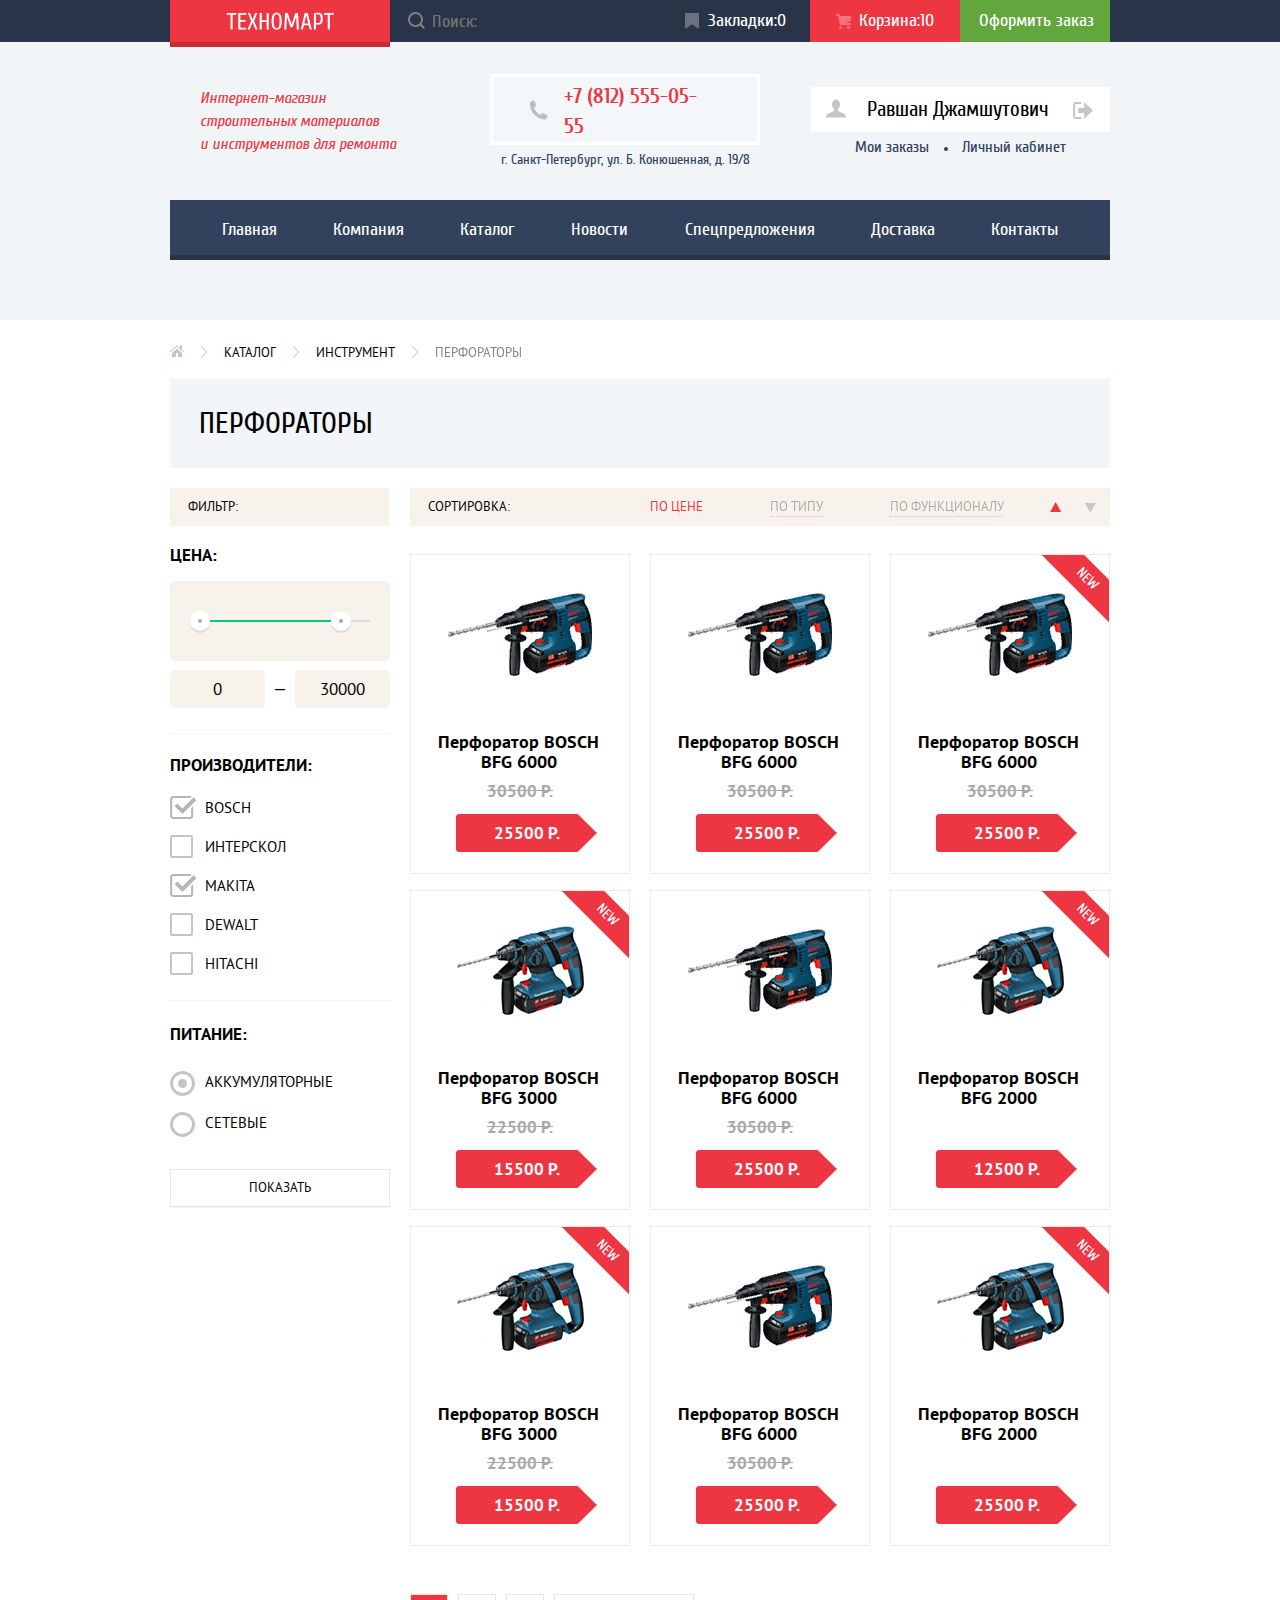
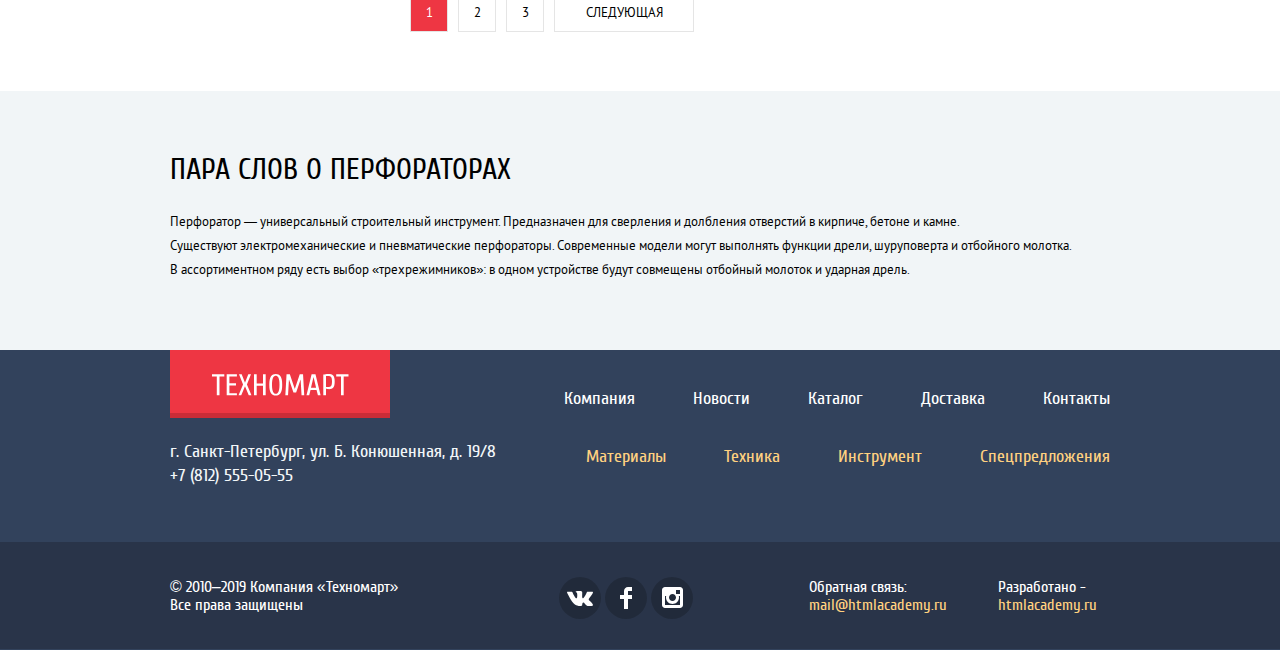
==== commit 52172280: "Финальные правки" ====
--- a/catalog.html
+++ b/catalog.html
@@ -7,7 +7,7 @@
   <link rel="icon" href="icon.svg" type="image/svg+xml">
   <link rel="apple-touch-icon" href="favicon.png">
   <link rel="manifest" href="manifest.webmanifest">
-  <link rel="stylesheet" href="css/style.css">
+  <link rel="stylesheet" href="css/style.min.css">
   <link rel="stylesheet" href="css/normalize.css">
   <title>HTML Academy: Техномарт: Каталог</title>
 </head>
@@ -37,18 +37,20 @@
       </address>
       <div class="user-navigation__catalog">
         <div class="user-info">
-          <a class="user-avatar user-name">
+          <a class="user-avatar">
             <svg width="20" height="19" viewbox="0 0 20 19" fill="none" xmlns="http://www.w3.org/2000/svg">
-              <path d="M17.881 14.666C15.737 13.931 13.625 13 12.674 12.276C12.017 11.775 11.904 10.658 12.157 9.861C13.275 8.958 14.021 7.384 14.021 5.583C14.021 2.776 12.221 0.5 10 0.5C7.77902 0.5 5.97901 2.776 5.97901 5.583C5.97901 7.384 6.72501 8.957 7.84201 9.86C8.09501 10.658 7.98302 11.775 7.32502 12.276C6.37502 13 4.26201 13.93 2.11801 14.666C-0.0259852 15.402 1.48343e-05 18.5 1.48343e-05 18.5H20C20 18.5 20.025 15.401 17.881 14.666Z"
-                fill="#C5C5C5"/>
+              <path
+                d="M17.881 14.666C15.737 13.931 13.625 13 12.674 12.276C12.017 11.775 11.904 10.658 12.157 9.861C13.275 8.958 14.021 7.384 14.021 5.583C14.021 2.776 12.221 0.5 10 0.5C7.77902 0.5 5.97901 2.776 5.97901 5.583C5.97901 7.384 6.72501 8.957 7.84201 9.86C8.09501 10.658 7.98302 11.775 7.32502 12.276C6.37502 13 4.26201 13.93 2.11801 14.666C-0.0259852 15.402 1.48343e-05 18.5 1.48343e-05 18.5H20C20 18.5 20.025 15.401 17.881 14.666Z"
+                fill="#C5C5C5" />
             </svg>
-            <p>Равшан Джамшутович</p>
+            <span class="user-name">Равшан Джамшутович</span>
           </a>
           <a class="user-logout">
             <svg width="20" height="17" viewbox="0 0 20 17" fill="none" xmlns="http://www.w3.org/2000/svg">
               <path d="M20 8.5L11.125 0V6H5.125V11H11.125V17L20 8.5Z" fill="#C5C5C5" />
-              <path d="M2.10598 13.952V3.048C2.12398 2.672 2.27698 1.991 3.11598 1.991H8.14297V0H3.11598C0.937975 0 0.111975 1.81 0.0869751 3.027V13.973C0.111975 15.189 0.937975 17 3.11598 17H8.14297V15.01H3.11598C2.27698 15.01 2.12398 14.327 2.10598 13.952Z"
-                fill="#C5C5C5"/>
+              <path
+                d="M2.10598 13.952V3.048C2.12398 2.672 2.27698 1.991 3.11598 1.991H8.14297V0H3.11598C0.937975 0 0.111975 1.81 0.0869751 3.027V13.973C0.111975 15.189 0.937975 17 3.11598 17H8.14297V15.01H3.11598C2.27698 15.01 2.12398 14.327 2.10598 13.952Z"
+                fill="#C5C5C5" />
             </svg>
           </a>
         </div>
@@ -80,10 +82,11 @@
       <ul class="breadcrumbs-list">
         <li class="breadcrumb-item">
           <a href="index.html">
-            <svg width="14" height="12" viewbox="0 0 14 12" fill="none" xmlns="http://www.w3.org/2000/svg">
+            <svg role="img" aria-label="Вернуться на главную" width="14" height="12" viewbox="0 0 14 12" fill="none" xmlns="http://www.w3.org/2000/svg">
               <path d="M2 7.99999V12H6V7.99999H8V12H12V7.99999L7 3.51599L2 7.99999Z" fill="#C1C6CE" />
-              <path d="M13.831 6.365L12 4.751V0H9.99998V2.987L7.33198 0.635C7.31198 0.618 7.28898 0.612 7.26798 0.598C7.24294 0.579705 7.21614 0.56396 7.18798 0.551C7.15708 0.540195 7.12529 0.532163 7.09298 0.527C7.06198 0.521 7.03198 0.515 6.99998 0.515C6.96898 0.515 6.93898 0.521 6.90798 0.527C6.87551 0.531919 6.84366 0.5403 6.81298 0.552C6.78498 0.563 6.75998 0.581 6.73298 0.598C6.71198 0.612 6.68798 0.618 6.66898 0.635L0.170976 6.365C0.0162401 6.50291 -0.0375953 6.72187 0.0355474 6.9158C0.10869 7.10974 0.293707 7.23862 0.500976 7.24C0.622907 7.24035 0.740711 7.19586 0.831976 7.115L6.99998 1.677L13.169 7.115C13.3778 7.27913 13.6784 7.25178 13.8542 7.05265C14.0299 6.85352 14.0198 6.55183 13.831 6.365Z"
-                fill="#C1C6CE"/>
+              <path
+                d="M13.831 6.365L12 4.751V0H9.99998V2.987L7.33198 0.635C7.31198 0.618 7.28898 0.612 7.26798 0.598C7.24294 0.579705 7.21614 0.56396 7.18798 0.551C7.15708 0.540195 7.12529 0.532163 7.09298 0.527C7.06198 0.521 7.03198 0.515 6.99998 0.515C6.96898 0.515 6.93898 0.521 6.90798 0.527C6.87551 0.531919 6.84366 0.5403 6.81298 0.552C6.78498 0.563 6.75998 0.581 6.73298 0.598C6.71198 0.612 6.68798 0.618 6.66898 0.635L0.170976 6.365C0.0162401 6.50291 -0.0375953 6.72187 0.0355474 6.9158C0.10869 7.10974 0.293707 7.23862 0.500976 7.24C0.622907 7.24035 0.740711 7.19586 0.831976 7.115L6.99998 1.677L13.169 7.115C13.3778 7.27913 13.6784 7.25178 13.8542 7.05265C14.0299 6.85352 14.0198 6.55183 13.831 6.365Z"
+                fill="#C1C6CE" />
             </svg>
           </a>
         </li>
@@ -174,15 +177,16 @@
       <section class="catalog-list">
         <div class="sort">
           <h2 class="sort-title">Сортировка:</h2>
-          <button class="sort-item sort-item__active">По цене</button>
-          <button class="sort-item">По типу</button>
-          <button class="sort-item">По функционалу</button>
-          <button class="button-sort btn-sort-up btn-sort__active" type="button">
+          <button class="sort-item sort-item__active" aria-label="Сортировка товара по цене">По цене</button>
+          <button class="sort-item" aria-label="Сортировка товара по типу">По типу</button>
+          <button class="sort-item" aria-label="Сортировка товара по функционалу">По функционалу</button>
+          <button class="button-sort btn-sort-up btn-sort__active" type="button"
+            aria-label="Сортировка товара: По убыванию">
             <svg width="12" height="10" viewbox="0 0 12 10" fill="none" xmlns="http://www.w3.org/2000/svg">
               <path d="M5.66241 0L11.1624 10L0.162415 10" fill="#C5C5C5" />
             </svg>
           </button>
-          <button class="button-sort btn-sort-down" type="button">
+          <button class="button-sort btn-sort-down" type="button" aria-label="Сортировка товара: По возрастанию">
             <svg width="12" height="10" viewbox="0 0 12 10" fill="none" xmlns="http://www.w3.org/2000/svg">
               <path d="M5.66241 0L11.1624 10L0.162415 10" fill="#C5C5C5" />
             </svg>
@@ -196,10 +200,11 @@
             </div>
             <h3 class="card-description">Перфоратор BOSCH BFG 6000</h3>
             <s class="old-price">30500 Р.</s>
-            <button class="button-price" type="button">25500 Р.</button>
-            <div class="buttons card-buttons">
-              <button class="button button-buy" type="button">Купить</button>
-              <button class="button button-mark" type="button">В закладки</button>
+            <button class="button-price" type="button" aria-label="Цена товара">25500 Р.</button>
+            <div class="buttons card-buttons">
+              <button class="button button-buy" type="button" aria-label="Добавить товар в корзину">Купить</button>
+              <button class="button button-mark" type="button" aria-label="Добавить товар в закладки">В
+                закладки</button>
             </div>
           </li>
           <li class="card good-item">
@@ -209,10 +214,11 @@
             </div>
             <h3 class="card-description">Перфоратор BOSCH BFG 6000</h3>
             <s class="old-price">30500 Р.</s>
-            <button class="button-price" type="button">25500 Р.</button>
-            <div class="buttons card-buttons">
-              <button class="button button-buy" type="button">Купить</button>
-              <button class="button button-mark" type="button">В закладки</button>
+            <button class="button-price" type="button" aria-label="Цена товара">25500 Р.</button>
+            <div class="buttons card-buttons">
+              <button class="button button-buy" type="button" aria-label="Добавить товар в корзину">Купить</button>
+              <button class="button button-mark" type="button" aria-label="Добавить товар в закладки">В
+                закладки</button>
             </div>
           </li>
           <li class="card good-item new">
@@ -222,10 +228,11 @@
             </div>
             <h3 class="card-description">Перфоратор BOSCH BFG 6000</h3>
             <s class="old-price">30500 Р.</s>
-            <button class="button-price" type="button">25500 Р.</button>
-            <div class="buttons card-buttons">
-              <button class="button button-buy" type="button">Купить</button>
-              <button class="button button-mark" type="button">В закладки</button>
+            <button class="button-price" type="button" aria-label="Цена товара">25500 Р.</button>
+            <div class="buttons card-buttons">
+              <button class="button button-buy" type="button" aria-label="Добавить товар в корзину">Купить</button>
+              <button class="button button-mark" type="button" aria-label="Добавить товар в закладки">В
+                закладки</button>
             </div>
           </li>
           <li class="card good-item new">
@@ -235,10 +242,11 @@
             </div>
             <h3 class="card-description">Перфоратор BOSCH BFG 3000</h3>
             <s class="old-price">22500 Р.</s>
-            <button class="button-price" type="button">15500 Р.</button>
-            <div class="buttons card-buttons">
-              <button class="button button-buy" type="button">Купить</button>
-              <button class="button button-mark" type="button">В закладки</button>
+            <button class="button-price" type="button" aria-label="Цена товара">15500 Р.</button>
+            <div class="buttons card-buttons">
+              <button class="button button-buy" type="button" aria-label="Добавить товар в корзину">Купить</button>
+              <button class="button button-mark" type="button" aria-label="Добавить товар в закладки">В
+                закладки</button>
             </div>
           </li>
           <li class="card good-item">
@@ -248,10 +256,11 @@
             </div>
             <h3 class="card-description">Перфоратор BOSCH BFG 6000</h3>
             <s class="old-price">30500 Р.</s>
-            <button class="button-price" type="button">25500 Р.</button>
-            <div class="buttons card-buttons">
-              <button class="button button-buy" type="button">Купить</button>
-              <button class="button button-mark" type="button">В закладки</button>
+            <button class="button-price" type="button" aria-label="Цена товара">25500 Р.</button>
+            <div class="buttons card-buttons">
+              <button class="button button-buy" type="button" aria-label="Добавить товар в корзину">Купить</button>
+              <button class="button button-mark" type="button" aria-label="Добавить товар в закладки">В
+                закладки</button>
             </div>
           </li>
           <li class="card good-item new">
@@ -260,10 +269,11 @@
               <img src="img/bfg2000.png" width="127" height="112" alt="Перфоратор BOSCH BFG 2000">
             </div>
             <h3 class="card-description">Перфоратор BOSCH BFG 2000</h3>
-            <button class="button-price" type="button">12500 Р.</button>
-            <div class="buttons card-buttons">
-              <button class="button button-buy" type="button">Купить</button>
-              <button class="button button-mark" type="button">В закладки</button>
+            <button class="button-price" type="button" aria-label="Цена товара">12500 Р.</button>
+            <div class="buttons card-buttons">
+              <button class="button button-buy" type="button" aria-label="Добавить товар в корзину">Купить</button>
+              <button class="button button-mark" type="button" aria-label="Добавить товар в закладки">В
+                закладки</button>
             </div>
           </li>
           <li class="card good-item new">
@@ -273,10 +283,11 @@
             </div>
             <h3 class="card-description">Перфоратор BOSCH BFG 3000</h3>
             <s class="old-price">22500 Р.</s>
-            <button class="button-price" type="button">15500 Р.</button>
-            <div class="buttons card-buttons">
-              <button class="button button-buy" type="button">Купить</button>
-              <button class="button button-mark" type="button">В закладки</button>
+            <button class="button-price" type="button" aria-label="Цена товара">15500 Р.</button>
+            <div class="buttons card-buttons">
+              <button class="button button-buy" type="button" aria-label="Добавить товар в корзину">Купить</button>
+              <button class="button button-mark" type="button" aria-label="Добавить товар в закладки">В
+                закладки</button>
             </div>
           </li>
           <li class="card good-item">
@@ -286,10 +297,11 @@
             </div>
             <h3 class="card-description">Перфоратор BOSCH BFG 6000</h3>
             <s class="old-price">30500 Р.</s>
-            <button class="button-price" type="button">25500 Р.</button>
-            <div class="buttons card-buttons">
-              <button class="button button-buy" type="button">Купить</button>
-              <button class="button button-mark" type="button">В закладки</button>
+            <button class="button-price" type="button" aria-label="Цена товара">25500 Р.</button>
+            <div class="buttons card-buttons">
+              <button class="button button-buy" type="button" aria-label="Добавить товар в корзину">Купить</button>
+              <button class="button button-mark" type="button" aria-label="Добавить товар в закладки">В
+                закладки</button>
             </div>
           </li>
           <li class="card good-item new">
@@ -298,10 +310,11 @@
               <img src="img/bfg2000.png" width="127" height="112" alt="Перфоратор BOSCH BFG 2000">
             </div>
             <h3 class="card-description">Перфоратор BOSCH BFG 2000</h3>
-            <button class="button-price" type="button">25500 Р.</button>
-            <div class="buttons card-buttons">
-              <button class="button button-buy" type="button">Купить</button>
-              <button class="button button-mark" type="button">В закладки</button>
+            <button class="button-price" type="button" aria-label="Цена товара">25500 Р.</button>
+            <div class="buttons card-buttons">
+              <button class="button button-buy" type="button" aria-label="Добавить товар в корзину">Купить</button>
+              <button class="button button-mark" type="button" aria-label="Добавить товар в закладки">В
+                закладки</button>
             </div>
           </li>
         </ul>
@@ -324,8 +337,6 @@
           ударная дрель.</p>
       </div>
     </section>
-
-
   </main>
   <footer class="main-footer">
     <section class="footer-contacts">
@@ -341,17 +352,35 @@
         </div>
         <div class="navigation-footer">
           <ul class="navigation-list-footer">
-            <li class="footer-list-item"><a href="#">Компания</a></li>
-            <li class="footer-list-item"><a href="#">Новости</a></li>
-            <li class="footer-list-item"><a href="catalog.html">Каталог</a></li>
-            <li class="footer-list-item"><a href="#">Доставка</a></li>
-            <li class="footer-list-item"><a href="#">Контакты</a></li>
+            <li class="footer-list-item">
+              <a href="#">Компания</a>
+            </li>
+            <li class="footer-list-item">
+              <a href="#">Новости</a>
+            </li>
+            <li class="footer-list-item">
+              <a href="catalog.html">Каталог</a>
+            </li>
+            <li class="footer-list-item">
+              <a href="#">Доставка</a>
+            </li>
+            <li class="footer-list-item">
+              <a href="#">Контакты</a>
+            </li>
           </ul>
           <ul class="navigation-list-footer">
-            <li class="footer-list-item catalog"><a href="catalog.html">Материалы</a></li>
-            <li class="footer-list-item catalog"><a href="catalog.html">Техника</a></li>
-            <li class="footer-list-item catalog"><a href="catalog.html">Инструмент</a></li>
-            <li class="footer-list-item catalog"><a href="catalog.html">Спецпредложения</a></li>
+            <li class="footer-list-item catalog">
+              <a href="catalog.html">Материалы</a>
+            </li>
+            <li class="footer-list-item catalog">
+              <a href="catalog.html">Техника</a>
+            </li>
+            <li class="footer-list-item catalog">
+              <a href="catalog.html">Инструмент</a>
+            </li>
+            <li class="footer-list-item catalog">
+              <a href="catalog.html">Спецпредложения</a>
+            </li>
           </ul>
         </div>
       </div>
@@ -364,32 +393,65 @@
           <p>Все права защищены</p>
         </div>
         <ul class="social-list-footer">
-          <li><a class="social-button" href="#"><span class="visually-hidden">ВКонтакте</span><svg width="27"
-                height="16" viewbox="0 0 27 16" fill="none" xmlns="http://www.w3.org/2000/svg">
+          <li>
+            <a class="social-button" href="#">
+              <span class="visually-hidden">ВКонтакте</span>
+              <svg role="img" aria-label="Логотип Вконтакте" width="27" height="16" viewbox="0 0 27 16" fill="none"
+                xmlns="http://www.w3.org/2000/svg">
                 <path class="vkontakte"
                   d="M16.138 12.51C17.094 12.201 18.318 14.55 19.621 15.449C20.599 16.13 21.348 15.983 21.348 15.983L24.821 15.933C24.821 15.933 26.636 15.821 25.778 14.379C25.707 14.259 25.275 13.31 23.193 11.357C21.016 9.31398 21.311 9.64498 23.932 6.11298C25.529 3.95998 26.168 2.64498 25.968 2.08498C25.776 1.54598 24.603 1.68598 24.603 1.68598L20.69 1.71298C20.309 1.71398 19.986 1.83198 19.839 2.22798C19.836 2.23198 19.218 3.89398 18.394 5.30698C16.653 8.29598 15.958 8.45498 15.67 8.26798C15.009 7.83498 15.176 6.53098 15.176 5.60398C15.176 2.70698 15.608 1.49898 14.33 1.18698C13.903 1.08298 13.591 1.01498 12.502 1.00498C11.11 0.983976 9.928 1.00498 9.258 1.33398C8.813 1.55698 8.472 2.04598 8.679 2.07398C8.939 2.10898 9.522 2.23398 9.834 2.65998C10.235 3.21198 10.223 4.44898 10.223 4.44898C10.223 4.44898 10.452 7.85998 9.683 8.28298C9.155 8.57298 8.433 7.98098 6.88 5.26698C6.087 3.87898 5.488 2.34498 5.488 2.34498C5.488 2.34498 5.372 2.05998 5.162 1.90398C4.912 1.71898 4.562 1.65998 4.562 1.65998L0.848 1.68398C0.848 1.68398 0.29 1.69998 0.0850002 1.94598C-0.0969998 2.16398 0.0700002 2.61398 0.0700002 2.61398C0.0700002 2.61398 2.979 9.49498 6.273 12.961C9.293 16.143 12.725 15.932 12.725 15.932H14.28C14.28 15.932 14.749 15.878 14.989 15.62C15.213 15.38 15.203 14.929 15.203 14.929C15.203 14.929 15.172 12.82 16.138 12.51Z"
                   fill="white" />
               </svg>
-            </a></li>
-          <li><a class="social-button" href="#"><span class="visually-hidden">Facebook</span><svg width="12" height="22"
-                viewbox="0 0 12 22" fill="none" xmlns="http://www.w3.org/2000/svg">
+            </a>
+          </li>
+          <li>
+            <a class="social-button" href="#">
+              <span class="visually-hidden">Facebook</span>
+              <svg role="img" aria-label="Логотип Facebook" width="12" height="22" viewbox="0 0 12 22" fill="none"
+                xmlns="http://www.w3.org/2000/svg">
                 <path class="facebook" d="M12 4V0H8C5.79086 0 4 1.79086 4 4V8H0V12H4V22H8V12H12V8H8V4H12Z"
                   fill="white" />
               </svg>
-            </a></li>
-          <li><a class="social-button" href="#"><span class="visually-hidden">Instagram</span><svg width="21"
-                height="21" viewbox="0 0 21 21" fill="none" xmlns="http://www.w3.org/2000/svg">
+            </a>
+          </li>
+          <li>
+            <a class="social-button" href="#">
+              <span class="visually-hidden">Instagram</span>
+              <svg role="img" aria-label="Логотип Instagram" width="21" height="21" viewbox="0 0 21 21" fill="none"
+                xmlns="http://www.w3.org/2000/svg">
                 <path class="instagram" fill-rule="evenodd" clip-rule="evenodd"
                   d="M3 0H18C19.65 0 21 1.35 21 3V18C21 19.65 19.65 21 18 21H3C1.35 21 0 19.65 0 18V3C0 1.35 1.35 0 3 0ZM14 10.5C14 8.57 12.43 7 10.5 7C8.57 7 7 8.57 7 10.5C7 12.43 8.57 14 10.5 14C12.43 14 14 12.43 14 10.5ZM3 18V9H4.181C4.0626 9.49127 4.00186 9.99467 4 10.5C4 14.0899 6.91015 17 10.5 17C14.0899 17 17 14.0899 17 10.5C16.9986 9.99464 16.9379 9.49118 16.819 9H18V18H3ZM14 7H18V3H14V7Z"
                   fill="white" />
               </svg>
-            </a></li>
+            </a>
+          </li>
         </ul>
-        <p class="mail">Обратная связь:<br><a href="mailto:mail@htmlacademy.ru">mail@htmlacademy.ru</a></p>
-        <p class="site">Разработано -<br><a href="https://htmlacademy.ru/intensive/htmlcss">htmlacademy.ru</a></p>
+        <p class="mail">Обратная связь:<br>
+          <a href="mailto:mail@htmlacademy.ru">mail@htmlacademy.ru</a>
+        </p>
+        <p class="site">Разработано -<br>
+          <a href="https://htmlacademy.ru/intensive/htmlcss">htmlacademy.ru</a>
+        </p>
       </div>
     </section>
   </footer>
+  <div class="modal modal-catalog">
+    <div class="modal-block__catalog">
+      <p class="catalog-description">Товар добавлен в корзину!</p>
+    </div>
+    <div class="footer-modal">
+      <button type="submit" class="button btn-order" aria-label="Оформить заказ">Оформить заказ</button>
+      <button type="button" class="button btn-shopping" aria-label="Продолжить покупки">Продолжить покупки</button>
+    </div>
+    <button type="button" class="modal-close__catalog" aria-label="Закрыть окно">
+      <svg width="21" height="21" viewbox="0 0 21 21" fill="none" xmlns="http://www.w3.org/2000/svg">
+        <path
+          d="M13.273 10.5L20.695 3.07799C21.084 2.68899 21.084 2.05299 20.695 1.66399L19.336 0.304995C18.947 -0.0840054 18.311 -0.0840054 17.922 0.304995L10.5 7.72699L3.07799 0.304995C2.68899 -0.0840054 2.05299 -0.0840054 1.66399 0.304995L0.304995 1.66399C-0.0840054 2.05299 -0.0840054 2.68899 0.304995 3.07799L7.72699 10.5L0.305995 17.922C-0.0830054 18.311 -0.0830054 18.947 0.305995 19.336L1.66499 20.695C2.05399 21.084 2.68999 21.084 3.07899 20.695L10.501 13.273L17.923 20.695C18.312 21.084 18.948 21.084 19.337 20.695L20.696 19.336C21.085 18.947 21.085 18.311 20.696 17.922L13.273 10.5Z"
+          fill="#EE3643" />
+      </svg>
+    </button>
+  </div>
+  <script src="js/catalog.min.js"></script>
 </body>
 
 </html>
--- a/css/style.min.css
+++ b/css/style.min.css
@@ -0,0 +1 @@
+@font-face{font-family:"Cuprum";src:local("Cuprum"),url(../fonts/cuprum.woff2) format("woff2"),url(../fonts/cuprum.woff) format("woff");font-weight:400;font-style:normal}@font-face{font-family:"Cuprum";src:local("Cuprum bold") url(../fonts/cuprumbold.woff2) format(woff2),url(../fonts/cuprumbold.woff) format(woff);font-weight:700;font-style:normal}@font-face{font-family:"Cuprum";src:local("Cuprum bold italic"),url(../fonts/cuprumbolditalic.woff2) format("woff2"),url(../fonts/cuprumbolditalic.woff) format("woff");font-weight:700;font-style:italic}@font-face{font-family:"Cuprum";src:local("Cuprum italic"),url(../fonts/cuprumitalic.woff2) format("woff2"),url(../fonts/cuprumitalic.woff) format("woff");font-weight:400;font-style:italic}@font-face{font-family:"PT Sans";src:local("PT Sans"),url(../fonts/ptsans.woff2) format("woff2"),url(../fonts/ptsans.woff) format("woff");font-weight:400;font-style:normal}@font-face{font-family:"PT Sans";src:local("PT Sans bold"),url(../fonts/ptsansbold.woff2) format("woff2"),url(../fonts/ptsansbold.woff) format("woff");font-weight:700;font-style:normal}:root{--basic-red:#ee3643;--basic-green:#63a63e;--basic-grey:#3d546f;--gray:#ababab;--basic-background:#f1f5f7;--very-light-gray:#eaeaea;--light-gray:#e5e5e5;--basic-greylight:#c5c5c5;--basic-white:#fff;--special-yellow:#ffbf47;--very-light-orange:#ffd180;--special-blue:#3bbce3;--special-lilac:#dc91d8;--special-greenlight:#8ed78f;--success:#5fbb2d;--dark-green:#518534;--rich-green:#367315;--error:#ba2732;--basic-black:#000;--sapphire-blue:#212a3a;--beige:#f9f5f0;--purple-blue:#32425c;--very-dark-blue:#293449;--mostly-black-blue:#161d29;--semi-transparent-white:rgba(255,255,255,.5);--light-grayish-blue:#f3f7f9;--light-blue:#F2F6F8;--dark-desaturated-blue:#1D2739;--strong-red:#ca2c37;--gray-old-price:#A9A9A9;--light-grayish-orange:#F7F3EC;--very-dark-desaturated-blue:#405069;--grayish-blue:#d7dcde;--lime-green:#00ca74;--mostly-white:#f4f4f4}*,::after,::before{box-sizing:border-box}.visually-hidden{position:absolute;clip:rect(1px 1px 1px 1px);clip:rect(1px,1px,1px,1px);padding:0;border:0;height:1px;width:1px;overflow:hidden}.navigation-list,.navigation-list-footer,.categories-list,.goods-list,.manufacturers-list,.points-list,.services-list,.social-list-footer,.pagination-list,.breadcrumbs-list,.filter-option{list-style:none}.page{height:100%}.page-body{min-width:960px;margin:0;padding:0;font-family:"Cuprum","Arial",sans-serif;font-size:18px;line-height:24px;font-weight:400;color:var(--basic-black);background-color:var(--basic-white);min-height:100%;display:grid;grid-template-rows:min-content 1fr min-content;align-content:start}a{text-decoration:none;color:var(--basic-white)}img{max-width:100%;height:auto}.logo{background-color:var(--basic-red);width:220px;min-height:42px;box-shadow:0 5px 0 0 var(--strong-red);cursor:pointer;display:flex;align-items:center;justify-content:center}.logo:active{background-color:var(--error)}.container{width:940px;margin:0 auto}.main-header{background-color:var(--basic-background);min-height:320px;margin-bottom:59px;display:grid;grid-template-rows:auto 1fr auto}.header-top-menu .container{display:grid;grid-template-columns:max-content 1fr repeat(3,max-content);align-items:center}.header-top-menu{background-color:var(--very-dark-blue);min-height:42px}.header-form{position:relative}.header-form label::before{content:url(../img/icon/icon-search.svg);position:absolute;display:inline-block;margin-top:12px;margin-left:18px;filter:brightness(0) invert(50%)}.header-form:hover label::before,.header-form:focus-within label::before{filter:brightness(0) invert(100%)}.header-form:focus-within label::before{filter:none}.header-form:focus-within{background-color:var(--basic-white)}.header-form{color:var(--basic-black)}.search+label{filter:brightness(0) invert(100%)}.header-form+label:focus-within{filter:brightness(0)}.header-form .search{background-color:inherit;border:none;appearance:none;width:100%;height:42px;padding-left:42px}.header-order{background-color:var(--basic-green);padding:9px 16px 9px 19px;display:inline-block}.user-navigation{display:flex;position:relative}.header-bookmark{display:inline-block;padding:9px 24px 9px 20px}.header-cart{display:inline-block;padding:9px 26px}.no-empty{background-color:var(--basic-red)}.header-bookmark::before{display:inline-block;width:14px;height:18px;content:url(../img/icon/icon-bookmark.svg);margin-right:9px;opacity:.3;line-height:11px;vertical-align:middle}.header-bookmark:hover::before,.header-cart:hover::before,.header-cart:focus::before,.header-bookmark:focus::before{opacity:1}.header-cart:active::before,.header-bookmark:active::before{opacity:.3}.header-cart::before{display:inline-block;content:url(../img/icon/icon-cart.svg);width:15px;height:15px;opacity:.3;margin-right:8px;line-height:20px;vertical-align:middle}.header-middle-block{display:flex;flex-wrap:wrap}.header-order:hover,.header-order:focus{background-color:var(--success)}.header-order:active{background-color:var(--basic-green);color:var(--semi-transparent-white)}.header-bookmark:active,.header-cart:active{background-color:var(--mostly-black-blue);color:var(--semi-transparent-white)}.header-offer{font-family:"Cuprum",sans-serif;font-weight:400;font-style:italic;font-size:16px;line-height:23px;color:var(--basic-red);margin:0;width:315px;padding-top:16px;padding-bottom:16px;padding-left:30px;align-self:center}.contacts-header{margin:20px 0 16px 5px;align-self:center}.header-contacts-telephone{font-family:"Cuprum",sans-serif;font-style:normal;font-weight:700;font-size:21px;line-height:30px;color:var(--basic-red);border:3px solid var(--basic-white);background:var(--light-grayish-blue);position:relative;padding:4px 45px 1px 36px;min-width:270px;min-height:45px;display:flex;justify-content:center;align-items:center}.header-contacts-telephone::before{content:url(../img/icon/icon-phone.svg);display:inline-block;height:27px;margin-right:16px;vertical-align:middle}.header-contacts-telephone:hover,.header-contacts-telephone:focus{box-shadow:0 5px 25px rgba(41,52,73,.2);opacity:.7}.header-address{color:var(--purple-blue);font-family:"Cuprum","Arial",sans-serif;font-style:normal;font-weight:400;font-size:14px;line-height:24px;padding-top:3px;margin:0;text-align:center}.header-login{margin-left:auto;background-color:var(--basic-white);padding:12px 27px 12px 19px}.header-registration{padding:12px 24px;background-color:var(--basic-white);margin-left:10px}.header-login,.header-registration{color:var(--basic-black);font-family:"Cuprum","Arial",sans-serif;font-style:normal;font-weight:400;font-size:21px;line-height:21px;border:none;appearance:none;display:inline-block;margin-top:46px;margin-bottom:67px}.header-login:hover path,.header-login:focus path,.user-avatar:hover path,.user-avatar:focus path,.user-logout:hover path,.user-logout:focus path{fill:var(--basic-grey)}.header-login:hover,.header-registration:hover,.header-login:focus,.header-registration:focus{color:var(--basic-red)}.header-login:active,.header-registration:active,.header-login:active path,.user-avatar:active path,.user-logout:active path,.user-name:active{color:var(--basic-greylight);fill:var(--basic-greylight)}.site-navigation ul{background-color:var(--purple-blue);box-shadow:inset 0 -5px 0 var(--very-dark-blue);padding:0 24px;margin:0}.main-navigation-wrapper{margin-bottom:60px}.navigation-item a:hover,.navigation-item a:focus{background-color:var(--very-dark-blue)}.navigation-list a:active{background-color:var(--dark-desaturated-blue);opacity:.5}.navigation-list{display:flex;flex-wrap:wrap;justify-content:space-around}.navigation-item a{display:block;padding:18px 24px;text-align:center}.categories{margin-bottom:59px}.categories-list{display:grid;grid-template-columns:1fr 1fr 1fr;gap:20px;margin:0;padding:0}.category-item{min-width:300px;min-height:123px;position:relative;overflow:hidden;display:block}.category__material{background:var(--special-yellow) url(../img/icon/icon-material.svg) no-repeat 213px center}.category__tool{background:var(--special-blue) url(../img/icon/icon-tool.svg) no-repeat 194px center}.category__technic{background:var(--special-lilac) url(../img/icon/icon-technic.svg) no-repeat 191px center}.category__sale{background:var(--special-greenlight) url(../img/icon/icon-basket.svg) no-repeat 196px center}.category__delivery{background:var(--special-yellow) url(../img/icon/icon-delivery.svg) no-repeat 191px center}.category-slider-item{grid-column:1/3;grid-row:2/4;background-color:var(--basic-grey);width:620px;height:266px}.category-title{font-family:"Cuprum",sans-serif;font-style:normal;font-weight:700;font-size:24px;line-height:30px;color:var(--basic-white);margin:20px 10px 14px 23px;padding-right:105px;letter-spacing:.5px}.categories-list .new::before{content:"new";font-family:"Cuprum","Arial",sans-serif;font-style:normal;font-weight:400;font-size:14px;line-height:30px;text-transform:uppercase;text-align:center;width:100px;height:30px;background-color:var(--basic-red);color:var(--basic-white);transform:translate(25px,9px) rotate(45deg);position:absolute;z-index:1;right:0}.button-categories{min-width:135px;min-height:38px;background-color:rgba(255,255,255,.3);font-family:"Cuprum","Arial",sans-serif;font-style:normal;font-weight:400;font-size:14px;line-height:18px;text-transform:uppercase;display:flex;justify-content:center;align-items:center;flex-wrap:wrap;margin:0 22px 20px;width:135px;transition:all 0.3s}.button-slider-bullit{z-index:20;bottom:36px;left:51%;transform:translateX(-50%);display:flex;min-width:30px;justify-content:space-between}.button-slider-bullit button{padding:0;width:10px;height:10px;border-radius:50%;border:none;cursor:pointer;appearance:none;margin-right:12px}.slider-item{display:none}.slide-current{display:block}.button-slider-bullit .current{background-color:var(--basic-red);border:2px solid var(--basic-white)}.slider-button-left{position:absolute;left:24px;top:122px;background:url(../img/icon/icon-left.svg) no-repeat 0 0;width:22px;height:40px;border:none;cursor:pointer}.slider-button-right{position:absolute;background:url(../img/icon/icon-left.svg) no-repeat 0 0;transform:rotate(180deg);width:22px;height:40px;border:none;cursor:pointer;left:578px;top:122px}.button-categories:hover,.button-categories:focus{background-color:rgba(192,192,192,.3)}.button-categories:active{background-color:rgba(165,165,165,.3)}.category-slider-item{position:relative;background-color:rgba(0,0,0,.25);max-width:620px;min-height:266px}.slider-content,.slider-title,.slider-offer,.button-slider,.button-slider-control,.button-slider-bullit{position:absolute}.slider-offer{color:var(--basic-white);margin:64px 338px 178px 24px}.slider-title{font-family:"Cuprum",sans-serif;font-style:normal;font-weight:700;font-size:36px;line-height:36px;text-transform:uppercase;color:var(--basic-white);margin-left:24px;margin-top:22px;letter-spacing:1px}.button{border:none;color:var(--basic-white);font-family:"Cuprum","Arial",sans-serif;font-style:normal;font-weight:400;font-size:14px;line-height:18px;cursor:pointer;text-transform:uppercase;appearance:none;display:flex;justify-content:center;align-items:center;transition:all 0.3s}.popular-button,.button-slider,.button-credit,.button-popup,.button-more,.btn-order{background-color:var(--basic-red)}.popular-button,.button-slider,.btn-order,.btn-shopping{width:192px;height:38px}.button-popup{width:100%;height:38px}.popular-button:hover,.button-slider:hover,.button-credit:hover,.button-popup:hover,.button-more:hover,.btn-feedback:hover,.btn-order:hover,.popular-button:focus,.button-slider:focus,.button-credit:focus,.button-popup:focus,.button-more:focus,.btn-feedback:focus,.btn-order:focus{background-color:var(--strong-red)}.popular-button:active,.button-slider:active,.button-credit:active,.button-popup:active,.button-more:active,.btn-feedback:active,.btn-order:active{background-color:var(--error)}.button-slider{top:201px;left:24px}.title{font-family:"Cuprum","Arial",sans-serif;font-style:normal;font-weight:400;font-size:30px;line-height:30px;text-transform:uppercase}.popular-goods,.popular-block{display:grid;grid-template-rows:min-content 1fr;margin-bottom:50px;row-gap:20px}.popular{display:flex;flex-direction:row;justify-content:space-between;align-items:center;min-height:89px;background-color:var(--beige)}.popular-title{margin-left:28px}.popular-button{margin-right:14px}.good-item{display:flex;flex-direction:column;max-width:auto;min-height:318px;border:1px solid var(--very-light-gray);background:var(--basic-white);box-sizing:border-box;margin-right:20px;margin-bottom:20px}.good-item:nth-child(4n){margin-right:0}.card-description{font-family:"PT Sans","Arial",sans-serif;font-style:normal;font-weight:700;font-size:18px;line-height:20px;display:block;margin:17px 16px 7px;width:183px;min-height:43px}.old-price,.button-price{font-family:"PT Sans","Arial",sans-serif;font-style:normal;font-weight:700;font-size:17px;line-height:18px}.old-price{color:var(--gray-old-price);display:inline-block;padding-bottom:14px}.button-price{color:var(--basic-white);background-image:url(../img/bcg-btn-price.svg);appearance:none;background-color:transparent;border:none;display:block;width:141px;height:38px;margin-right:34px;margin-bottom:21px;margin-left:45px;padding:10px 0;margin-top:auto}.button-price:hover,.button-price:focus{opacity:.7;transition:all 0.3s}.button-price:active{opacity:.2}.buttons{background-color:var(--basic-white);position:absolute;top:0;left:0;z-index:1;width:218px;height:140px;padding:38px 0}.card .buttons{display:none}.card-content{background-color:var(--basic-white);width:218px;height:160px;display:flex;justify-content:center;align-items:center;position:relative}.goods-cards .new::before,.goods-cards__catalog .new::before{content:"new";font-family:"Cuprum","Arial",sans-serif;font-style:normal;font-weight:400;font-size:14px;line-height:30px;text-transform:uppercase;width:100px;height:30px;background-color:var(--basic-red);color:var(--basic-white);transform:translate(28px,9px) rotate(45deg);position:absolute;z-index:2;right:0}.card:hover .buttons,.card:focus .buttons,.card:focus-within .buttons{display:block}.button-buy,.button-mark{display:block;width:135px;min-height:38px;margin:0 auto;padding:7px 0;cursor:pointer}.button-buy{background:var(--basic-green);box-shadow:inset 0 -3px 0 var(--rich-green);border-radius:2px;min-height:38px;margin-bottom:9px;padding-left:10px;position:relative}.button-buy::before{content:url(../img/icon/icon-cart.svg);position:absolute;display:inline-block;opacity:.3;left:28px;top:10px}.button-mark{border:3px solid var(--basic-green);background-color:var(--basic-white);border-radius:2px;color:var(--purple-blue)}.button-buy:hover,.button-buy:focus{background-color:var(--success)}.button-mark:hover,.button-mark:focus{border-color:var(--purple-blue)}.button-buy:active{background-color:var(--dark-green)}.button-mark:active{border-color:var(--purple-blue);opacity:.5}.goods-cards{display:flex;flex-wrap:wrap;margin:0;padding:0}.card{position:relative;overflow:hidden;width:220px;text-align:center;border:1px solid var(--very-light-gray);transition:all 0.3s}.popular-block,.services,.index-column{margin-bottom:70px}.manufacturers-list{padding-left:0;display:grid;grid-template-columns:repeat(4,1fr);grid-template-rows:1fr 1fr;gap:20px;margin:0}.manufacturer-item{background:var(--basic-white);border:1px solid var(--very-light-gray);width:220px;height:145px;transition:all 0.3s;display:flex;align-items:center;justify-content:center}.manufacturer-item:hover,.manufacturer-item:focus,.manufacturer-item:focus-within,.card:hover,.card:focus,.card:focus-within{box-shadow:0 10px 25px rgba(41,52,73,.2);border-color:transparent}.manufacturer-item:active{opacity:.4}.services,.definition{background-color:var(--basic-background)}.services-title h2{padding-bottom:25px;margin:0}.services ul{padding:0;margin:0;position:relative}.services-list::after{content:url(../img/pocket-button-services.svg);position:absolute;top:-45px;right:0}.services-title{padding-top:64px;padding-bottom:68px}.services-title .description,.points-list .title{padding:0;margin:0}.points-list .description{padding-top:30px;padding-right:250px;margin:0}.services{display:grid;grid-template-rows:1fr;margin:0;padding:0}.description{font-family:"PT Sans","Arial",sans-serif;color:var(--basic-black);font-style:normal;font-weight:400;font-size:13px;line-height:24px}.button-services{font-family:"Cuprum","Arial",sans-serif;font-style:normal;font-weight:700;font-size:21px;line-height:30px;color:var(--basic-white);background-color:var(--purple-blue);display:flex;align-items:center;padding-left:22px;width:240px;height:62px;border:none;cursor:pointer;transition:all 0.3s;letter-spacing:.7px}.button-services:hover:not(.active),.button-services:focus:not(.active){background-color:var(--very-dark-blue)}.button-credit{min-width:195px;min-height:38px;border-radius:3px}.services-wrapper{display:flex;flex-wrap:wrap;margin-bottom:99px}.points-list{display:grid}.point-item{grid-row:1/-1;grid-column:1/2;padding-left:80px;width:700px;display:none}.button-services:not(.active){border-bottom:1px solid var(--very-dark-blue);border-top:1px solid var(--very-dark-desaturated-blue)}.show{display:block}.active{background-color:var(--basic-white);color:var(--purple-blue)}.delivery{background:url(../img/background-delivery.png) no-repeat right 21px}.guarantee{background:url(../img/background-guarantee.png) no-repeat right 18px;height:186px}.credit{background:url(../img/background-credit.png) no-repeat right 0;margin-right:-10px;width:710px}.points-list:last-child .description{padding-bottom:23.5px}.index-column{display:flex;justify-content:space-between;flex-wrap:wrap;margin-top:70px;min-height:356px}.about,.contacts{display:flex;flex-wrap:wrap;flex-direction:column;justify-content:space-between}.about h3,.contacts h3,.description p{margin:0}.button-more{color:var(--basic-white);font-family:"Cuprum","Arial",sans-serif;font-style:normal;font-weight:400;font-size:14px;line-height:18px;text-transform:uppercase;width:220px;height:38px;display:flex;justify-content:center;align-items:center;margin-top:20px}.description-about:first-child{padding-bottom:26px}.about .description{margin-top:24px;margin-bottom:1px}.contacts .description{margin-bottom:32px;margin-top:24px}.map-popup{margin-bottom:25px;width:300px;height:158px}.button-popup{margin-bottom:0}.partners-list{margin:0;list-style:none;padding:0}.partner-item{position:relative;margin-left:37px}.partner-item::before{content:url(../img/icon/icon-dash.svg);position:absolute;left:-37px;top:-4px}.partner-item:not(:last-child){padding-bottom:12px}.main-footer{background-color:var(--purple-blue);min-height:300px}.main-footer .logo{height:68px;width:220px;box-shadow:inset 0 -5px 0 var(--strong-red)}.navigation-list-footer,.social-list-footer,.footer-address p,.footer-copyright p{padding:0;margin:0}.footer-address{grid-column:1/2;margin-top:22px;display:block}.navigation-footer{display:flex;flex-direction:column;width:608px;min-height:82px;margin-top:37px}.footer-contacts{margin-bottom:39px}.footer-contacts .container{display:grid;grid-template-columns:1fr 1fr}.footer-list-item{margin-left:58px;margin-bottom:34px}.navigation-list-footer:nth-child(1){display:flex;flex-wrap:wrap;justify-content:flex-end}.navigation-list-footer:nth-child(2){display:flex;flex-wrap:wrap;margin-left:26px}.footer-social{background-color:var(--very-dark-blue);min-height:107px;display:grid}.footer-social .container{display:grid;grid-template-columns:1fr 250px auto auto;align-items:center}.site{margin-right:13px}.mail{margin-right:51px}.social-list-footer{display:flex;flex-wrap:wrap}.social-list-footer li{margin-right:4px;margin-top:4px}.social-button{background:linear-gradient(0deg,var(--sapphire-blue),var(--sapphire-blue));width:42px;height:42px;display:flex;justify-content:center;align-items:center;border-radius:50%}.social-button:hover,.social-button:focus,.social-button:active{background:var(--basic-red)}.footer-list-item:hover{text-decoration:underline}.footer-list-item:active{text-decoration:none;opacity:.3}.catalog a,.mail a,.site a{color:var(--very-light-orange)}.footer-copyright{padding:10px 0}.footer-address,.footer-contacts-telephone{color:var(--light-grayish-blue);font-family:"Cuprum","Arial",sans-serif;font-style:normal;font-weight:400;font-size:18px;line-height:24px}.footer-copyright,.mail,.site{color:var(--basic-white);font-family:"Cuprum","Arial",sans-serif;font-style:normal;font-weight:400;font-size:16px;line-height:18px}.mail a:hover,.site a:hover{text-decoration:underline}.mail a:active,.site a:active{color:var(--basic-red);text-decoration:none}.user-info{display:flex;justify-content:flex-start;align-items:center;width:299px;min-height:45px;background-color:var(--basic-white);color:var(--basic-black);margin-left:auto;margin-top:auto;cursor:pointer}.user-navigation__catalog{display:flex;flex-wrap:wrap;align-self:center}.user-name{font-family:"Cuprum","Arial",sans-serif;font-style:normal;font-weight:400;font-size:21px;line-height:21px;color:var(--basic-black)}.user-info span{margin:0;display:inline-block;padding:0 0 6px 21px}.user-avatar{margin-top:7px;margin-left:15px;display:flex}.user-logout{margin:9px 17px 0 auto}.my-orders,.account{font-family:"Cuprum","Arial",sans-serif;font-style:normal;font-weight:400;font-size:16px;line-height:18px;color:var(--purple-blue)}.my-orders{margin-right:33px}.account{margin-right:44px;position:relative}.account::before{position:absolute;content:"";width:4px;height:4px;border-radius:50%;background-color:var(--purple-blue);left:-18px;top:9px}.user-btn{display:flex;margin-left:auto;margin-top:6px}.my-orders:hover,.account:hover,.my-orders:focus,.account:focus{color:var(--basic-red)}.my-orders:active,.account:active{color:var(--basic-greylight)}.filters label{font-family:"PT Sans","Arial",sans-serif;font-style:normal;font-weight:400;font-size:15px;line-height:19px;text-transform:uppercase;color:var(--basic-black)}.filter-item legend,.manufacturers__catalog legend,.powers legend{font-family:"PT Sans","Arial",sans-serif;font-style:normal;font-weight:700;font-size:17px;line-height:30px;text-transform:uppercase;color:var(--basic-black)}.filter-button,.sort-title,.title-filter,.breadcrumbs-list a,.pagination-list a{font-family:"PT Sans","Arial",sans-serif;font-style:normal;font-weight:400;font-size:13px;line-height:18px;text-transform:uppercase;color:var(--basic-black)}.page-title{background-color:var(--light-blue);min-height:89px;display:flex;align-items:center;padding-left:29px}.sort-item:not(:nth-of-type(3)){margin-right:67px}.sort-item:nth-of-type(3){margin-right:46px}.btn-sort-down{margin-right:14px;margin-left:22px;transform:rotate(180deg)}.button-sort:hover path,.button-sort:focus path{fill:var(--basic-black)}.btn-sort__active path{fill:var(--basic-red)}.button-sort,.sort-item{background:transparent;border:none;appearance:none;padding:0;cursor:pointer}.title-filter,.sort{background-color:var(--light-grayish-orange)}.filter-button,.pagination-item a{background:var(--basic-white);border:1px solid var(--light-gray);box-sizing:border-box;display:flex;justify-content:center;align-items:center;appearance:none;transition:all 0.3s}.filter-button{width:220px;min-height:38px}.filter-button:hover,.pagination-item:hover a,.filter-button:focus,.pagination-item:focus a{border-color:var(--basic-greylight)}.pagination-item:active a{border-color:var(--basic-red)}.pagination-item a:not([href="#"]){background-color:var(--basic-red);color:var(--basic-white)}.sort .sort-item{font-family:"PT Sans","Arial",serif;font-size:13px;line-height:18px;text-transform:uppercase;color:var(--basic-black);border:none;border-bottom:1px dotted var(--basic-red);opacity:.3}.sort{margin-bottom:28px;display:flex;align-items:center;justify-content:space-between}.sort .sort-item:hover,.sort .sort-item:focus{color:var(--basic-black);border-bottom:1px solid var(--basic-red);opacity:1}.sort-item.sort-item__active{border:none;color:var(--basic-red);opacity:1}.pagination-item a{width:38px;height:38px;margin-bottom:10px}.pagination-item .button-pagination{width:140px;height:38px}.header-middle-block__catalog{display:grid;grid-template-columns:repeat(2,min-content) 1fr}.form-catalog{padding-top:16px;padding-bottom:16px;align-self:center}.inner-page{margin-bottom:20px}.breadcrumbs-list{display:flex;justify-content:flex-start;flex-wrap:wrap;padding:0;margin:0;margin-bottom:15px}.breadcrumbs-list .active{opacity:.5}.breadcrumb-item:not(.active):hover a,.breadcrumb-item:not(.active):focus-within a{color:var(--basic-red)}.breadcrumb-item:hover path,.breadcrumb-item:focus-within path{fill:var(--basic-red)}.breadcrumb-item{margin-right:40px;position:relative}.breadcrumb-item::after{content:url(../img/icon/icon-right-small.svg);position:absolute;top:2px;right:-24px}.breadcrumb-item__current::after{display:none}.catalog-column{display:grid;grid-template-columns:220px 1fr;column-gap:20px;margin-top:20px}.title-filter,.sort-title{display:inline-block;margin:0}.title-filter{padding:10px 151px 10px 18px}.sort-title{padding:10px 18px;margin-right:auto}.page-filter{margin-bottom:14px}.checkbox-list li:not(:last-child){margin-bottom:20px}.checkbox-list li:last-child{margin-bottom:27px}.manufacturers__catalog legend{padding-top:16px;padding-bottom:17.5px}.filter-item{margin:0;padding:0;border:none}.range-filter{width:220px;margin-top:11px}.range-controls{position:relative;height:80px;background-color:var(--light-grayish-orange);border-radius:5px;margin-bottom:9px;padding-top:39px;padding-right:20px;padding-left:20px}.range-controls .bar{width:84%;height:2px;background:var(--lime-green)}.range-controls .scale{height:2px;background:var(--grayish-blue)}.range-controls .toggle{width:4px;height:4px;padding:0;background-color:var(--gray);border:8px solid var(--basic-white);border-radius:50%;box-sizing:content-box;box-shadow:0 2px 1px 0 var(--grayish-blue);position:absolute;left:0;top:30px;cursor:pointer}.range-controls .toggle-min{left:9px}.range-controls .toggle-max{left:162px}.price-controls{display:flex;justify-content:space-between;align-items:center;margin-bottom:25px}.price-controls input{font-family:"PT Sans","Arial",sans-serif;font-style:normal;font-weight:400;font-size:17px;line-height:18px;width:95px;height:38px;border-radius:5px;border:none;text-align:center;background-color:var(--light-grayish-orange);color:var(--basic-black)}.filter-option label{position:relative;display:block;cursor:pointer;user-select:none;margin-left:35px}.filter-input-checkbox+label::before{content:"";position:absolute;left:-35px;top:-2px;width:23px;height:23px;border:2px solid var(--basic-greylight);border-radius:2px}.filter-input-checkbox:checked+label::before{display:none}.filter-input-checkbox:checked+label::after{content:"";position:absolute;top:-2px;left:-35px;width:27px;height:23px;background:url(../img/icon/icon-checkbox-on.svg) no-repeat 0 0}.filter-input:hover+label,.filter-input:focus+label{color:var(--basic-red);border-color:violet}.filter-input:disabled+label{opacity:.3}.filter-input-radio+label::before{content:"";position:absolute;left:-35px;top:-1px;width:25px;height:25px;border:3px solid var(--basic-greylight);border-radius:50%}.filter-input-radio:checked+label::after{content:"";position:absolute;top:7px;left:-27px;width:9px;height:9px;background-color:var(--basic-greylight);border-radius:50%}.powers legend{padding-top:18px;padding-bottom:23px}.radio-list li:not(:last-child){margin-bottom:22.5px}.radio-list li:last-child{margin-bottom:37px}.filters{width:220px;min-height:720px}.form-filter fieldset{border:none;border-bottom:1px solid var(--light-blue);margin:0;padding:0}.radio-list,.checkbox-list{padding:0;margin:0}.goods-cards__catalog{display:grid;grid-template-columns:repeat(3,auto);padding:0;margin:0;column-gap:20px;row-gap:16px}.goods-cards__catalog .good-item{margin:0}.pagination-list{display:flex;flex-wrap:wrap;padding:0;margin-bottom:0;margin-top:48px}.pagination-item{margin-right:10px}.definition{margin-top:49px}.definition .title{margin:0;padding-top:64px}.definition .description{margin:0;padding-top:25px;padding-bottom:68px}.modal{margin:0 auto;filter:drop-shadow(0 4px 20px rgba(0,0,0,.15));border-top:7px solid var(--basic-red);display:none}.modal-show{display:block;animation:bounce 0.6s;position:fixed;top:50%;right:0;bottom:50%;left:0;margin:auto;z-index:50}.modal-error{animation:shake 0.6s}.modal-feedback{width:620px;min-height:430px}.modal-map iframe{border:none}.modal-map{width:943px;height:449px}.modal-block{background-color:var(--basic-white);display:flex;flex-wrap:wrap;flex-direction:column;min-height:311px;position:relative}.footer-modal{background-color:var(--mostly-white);width:100%;height:112px;display:flex;align-items:center;justify-content:center}.btn-feedback{width:460px;height:38px;background-color:var(--basic-red)}.modal-close__feedback,.modal-close__map,.modal-close__catalog{position:absolute;border:none;appearance:none;top:14px;background:transparent;right:11px;cursor:pointer;padding:0}.modal-close__feedback:hover path,.modal-close__feedback:focus path,.modal-close__catalog:hover path,.modal-close__map:hover path,.modal-close__map:focus path,.modal-close__catalog:focus path{fill:var(--strong-red)}.modal-close__map:active path,.modal-close__feedback:active path,.modal-close__catalog:active path{opacity:.3}.feedback-form input[type="email"],.feedback-form input[type="text"],.feedback-form textarea{font-family:"PT Sans","Arial",sans-serif;font-style:normal;font-weight:400;font-size:13px;line-height:24px;color:var(--basic-black);padding:0 12px;border:2px solid var(--basic-greylight);border-radius:2px}.feedback-form{display:flex;width:460px;flex-wrap:wrap;justify-content:space-between;margin:39px auto 0}.feedback-item:not(:last-child){margin-bottom:13px}.feedback-item label{display:block;margin-bottom:11px;font-family:"Cuprum","Arial",sans-serif;font-style:normal;font-weight:400;font-size:18px;line-height:24px}.feedback-item{width:220px;margin:0}.feedback-item:nth-child(1) input,.feedback-item:nth-child(2) input{width:220px;min-height:38px}.feedback-item:nth-child(3) textarea{width:460px;min-height:114px;padding-top:7px;resize:none}.modal-catalog{width:620px;min-height:282px}.modal-block__catalog{background-color:var(--basic-white);display:flex;flex-wrap:wrap;flex-direction:column;align-items:center;min-height:163px}.catalog-description{margin:0;padding:66px 8px 20px;font-family:"Cuprum","Arial",sans-serif;font-style:normal;font-weight:700;font-size:24px;line-height:30px;position:relative;letter-spacing:.5px}.catalog-description::before{position:absolute;content:url(../img/icon/icon-mark.svg);left:-88px;top:48px}.btn-order{margin-right:10px}.btn-shopping{background-color:var(--basic-white);color:var(--basic-black)}.btn-shopping:hover,.btn-shopping:focus{background-color:var(--rich-green);color:var(--basic-white)}.btn-shopping:active{background-color:var(--success)}@keyframes bounce{0%{transform:translateY(-2000px)}70%{transform:translateY(30px)}90%{transform:translateY(-10px)}100%{transform:translateY(0)}}@keyframes shake{0%,100%{transform:translateX(0)}10%,30%,50%,70%,90%{transform:translateX(-10px)}20%,40%,60%,80%{transform:translateX(10px)}}
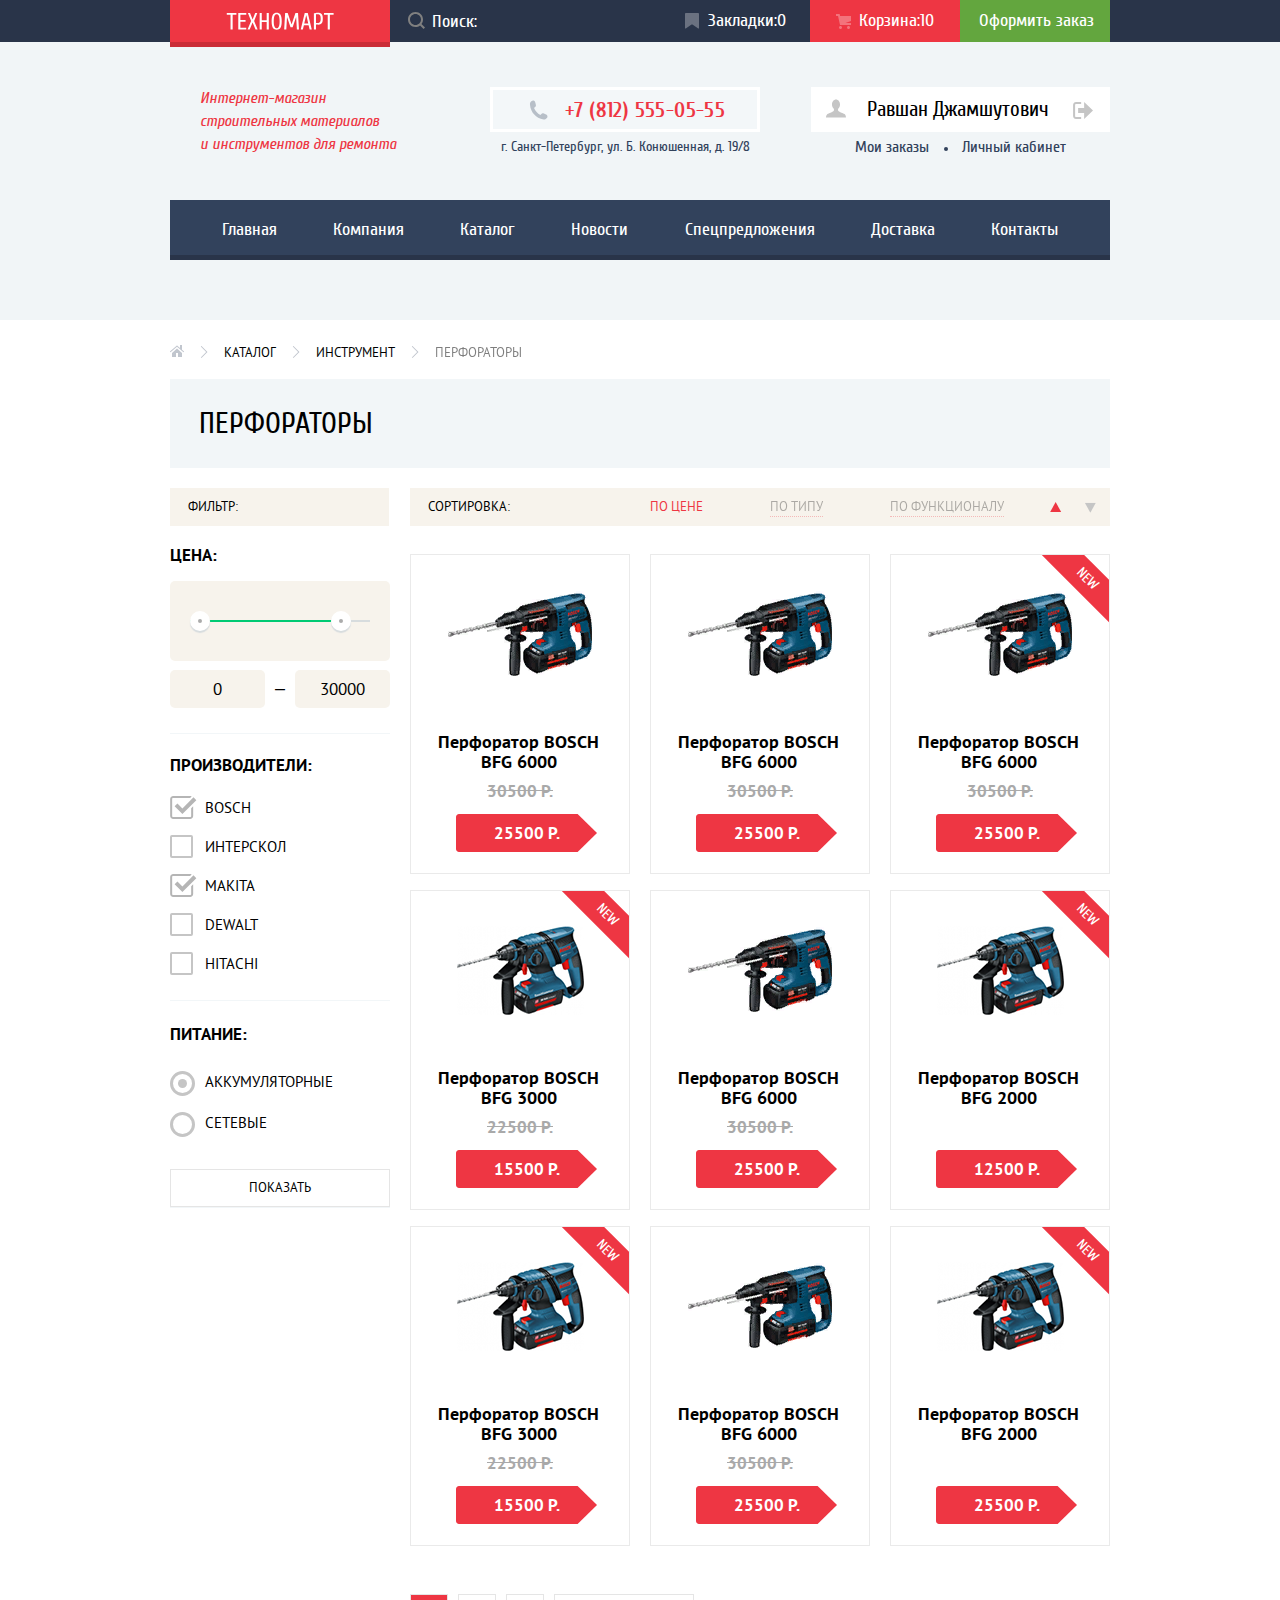
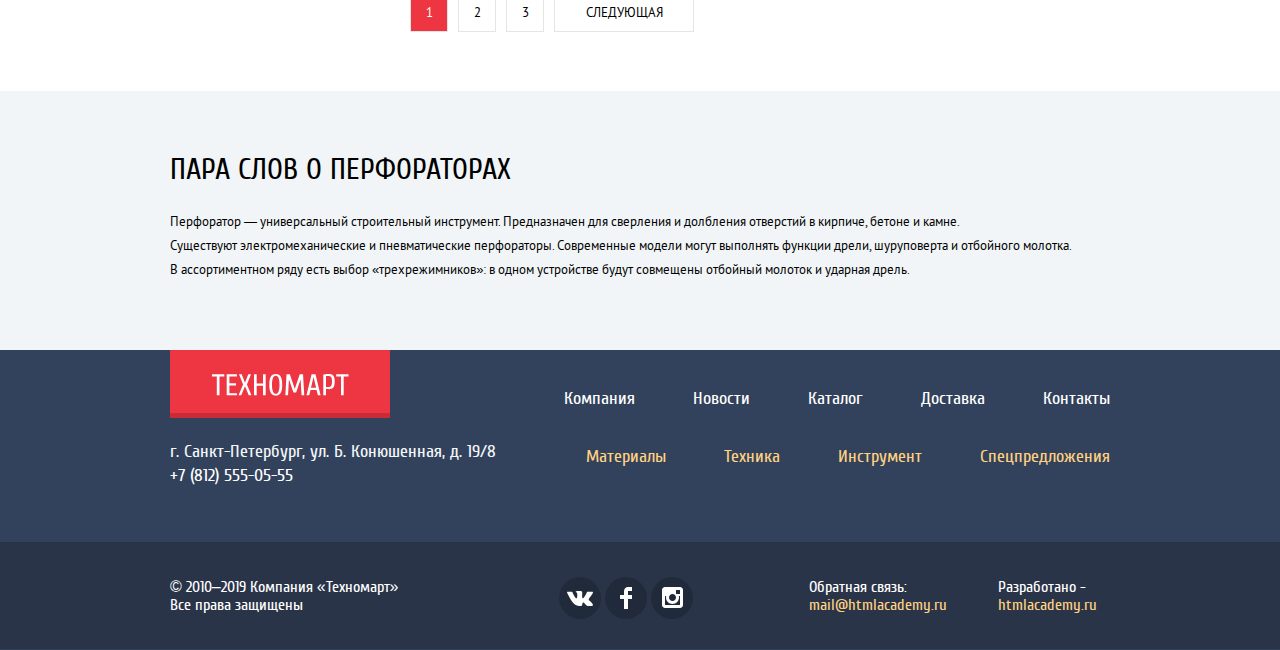
==== commit d59c40f7: "Корректировки №2" ====
--- a/catalog.html
+++ b/catalog.html
@@ -39,18 +39,14 @@
         <div class="user-info">
           <a class="user-avatar">
             <svg width="20" height="19" viewbox="0 0 20 19" fill="none" xmlns="http://www.w3.org/2000/svg">
-              <path
-                d="M17.881 14.666C15.737 13.931 13.625 13 12.674 12.276C12.017 11.775 11.904 10.658 12.157 9.861C13.275 8.958 14.021 7.384 14.021 5.583C14.021 2.776 12.221 0.5 10 0.5C7.77902 0.5 5.97901 2.776 5.97901 5.583C5.97901 7.384 6.72501 8.957 7.84201 9.86C8.09501 10.658 7.98302 11.775 7.32502 12.276C6.37502 13 4.26201 13.93 2.11801 14.666C-0.0259852 15.402 1.48343e-05 18.5 1.48343e-05 18.5H20C20 18.5 20.025 15.401 17.881 14.666Z"
-                fill="#C5C5C5" />
+              <path d="M17.881 14.666C15.737 13.931 13.625 13 12.674 12.276C12.017 11.775 11.904 10.658 12.157 9.861C13.275 8.958 14.021 7.384 14.021 5.583C14.021 2.776 12.221 0.5 10 0.5C7.77902 0.5 5.97901 2.776 5.97901 5.583C5.97901 7.384 6.72501 8.957 7.84201 9.86C8.09501 10.658 7.98302 11.775 7.32502 12.276C6.37502 13 4.26201 13.93 2.11801 14.666C-0.0259852 15.402 1.48343e-05 18.5 1.48343e-05 18.5H20C20 18.5 20.025 15.401 17.881 14.666Z"  fill="#C5C5C5" />
             </svg>
             <span class="user-name">Равшан Джамшутович</span>
           </a>
           <a class="user-logout">
             <svg width="20" height="17" viewbox="0 0 20 17" fill="none" xmlns="http://www.w3.org/2000/svg">
               <path d="M20 8.5L11.125 0V6H5.125V11H11.125V17L20 8.5Z" fill="#C5C5C5" />
-              <path
-                d="M2.10598 13.952V3.048C2.12398 2.672 2.27698 1.991 3.11598 1.991H8.14297V0H3.11598C0.937975 0 0.111975 1.81 0.0869751 3.027V13.973C0.111975 15.189 0.937975 17 3.11598 17H8.14297V15.01H3.11598C2.27698 15.01 2.12398 14.327 2.10598 13.952Z"
-                fill="#C5C5C5" />
+              <path d="M2.10598 13.952V3.048C2.12398 2.672 2.27698 1.991 3.11598 1.991H8.14297V0H3.11598C0.937975 0 0.111975 1.81 0.0869751 3.027V13.973C0.111975 15.189 0.937975 17 3.11598 17H8.14297V15.01H3.11598C2.27698 15.01 2.12398 14.327 2.10598 13.952Z" fill="#C5C5C5" />
             </svg>
           </a>
         </div>
@@ -58,20 +54,32 @@
           <a class="my-orders" href="#">Мои заказы</a>
           <a class="account" href="#">Личный кабинет</a>
         </div>
-
       </div>
     </div>
-
     <div class="main-navigation-wrapper">
       <nav class="container site-navigation">
         <ul class="navigation-list">
-          <li class="navigation-item"><a href="index.html">Главная</a></li>
-          <li class="navigation-item"><a href="#">Компания</a></li>
-          <li class="navigation-item"><a href="catalog.html">Каталог</a></li>
-          <li class="navigation-item"><a href="#">Новости</a></li>
-          <li class="navigation-item"><a href="#">Спецпредложения</a></li>
-          <li class="navigation-item"><a href="#">Доставка</a></li>
-          <li class="navigation-item"><a href="#">Контакты</a></li>
+          <li class="navigation-item">
+            <a href="index.html">Главная</a>
+          </li>
+          <li class="navigation-item">
+            <a href="#">Компания</a>
+          </li>
+          <li class="navigation-item">
+            <a href="catalog.html">Каталог</a>
+          </li>
+          <li class="navigation-item">
+            <a href="#">Новости</a>
+          </li>
+          <li class="navigation-item">
+            <a href="#">Спецпредложения</a>
+          </li>
+          <li class="navigation-item">
+            <a href="#">Доставка</a>
+          </li>
+          <li class="navigation-item">
+            <a href="#">Контакты</a>
+          </li>
         </ul>
       </nav>
     </div>
@@ -84,15 +92,19 @@
           <a href="index.html">
             <svg role="img" aria-label="Вернуться на главную" width="14" height="12" viewbox="0 0 14 12" fill="none" xmlns="http://www.w3.org/2000/svg">
               <path d="M2 7.99999V12H6V7.99999H8V12H12V7.99999L7 3.51599L2 7.99999Z" fill="#C1C6CE" />
-              <path
-                d="M13.831 6.365L12 4.751V0H9.99998V2.987L7.33198 0.635C7.31198 0.618 7.28898 0.612 7.26798 0.598C7.24294 0.579705 7.21614 0.56396 7.18798 0.551C7.15708 0.540195 7.12529 0.532163 7.09298 0.527C7.06198 0.521 7.03198 0.515 6.99998 0.515C6.96898 0.515 6.93898 0.521 6.90798 0.527C6.87551 0.531919 6.84366 0.5403 6.81298 0.552C6.78498 0.563 6.75998 0.581 6.73298 0.598C6.71198 0.612 6.68798 0.618 6.66898 0.635L0.170976 6.365C0.0162401 6.50291 -0.0375953 6.72187 0.0355474 6.9158C0.10869 7.10974 0.293707 7.23862 0.500976 7.24C0.622907 7.24035 0.740711 7.19586 0.831976 7.115L6.99998 1.677L13.169 7.115C13.3778 7.27913 13.6784 7.25178 13.8542 7.05265C14.0299 6.85352 14.0198 6.55183 13.831 6.365Z"
-                fill="#C1C6CE" />
+              <path d="M13.831 6.365L12 4.751V0H9.99998V2.987L7.33198 0.635C7.31198 0.618 7.28898 0.612 7.26798 0.598C7.24294 0.579705 7.21614 0.56396 7.18798 0.551C7.15708 0.540195 7.12529 0.532163 7.09298 0.527C7.06198 0.521 7.03198 0.515 6.99998 0.515C6.96898 0.515 6.93898 0.521 6.90798 0.527C6.87551 0.531919 6.84366 0.5403 6.81298 0.552C6.78498 0.563 6.75998 0.581 6.73298 0.598C6.71198 0.612 6.68798 0.618 6.66898 0.635L0.170976 6.365C0.0162401 6.50291 -0.0375953 6.72187 0.0355474 6.9158C0.10869 7.10974 0.293707 7.23862 0.500976 7.24C0.622907 7.24035 0.740711 7.19586 0.831976 7.115L6.99998 1.677L13.169 7.115C13.3778 7.27913 13.6784 7.25178 13.8542 7.05265C14.0299 6.85352 14.0198 6.55183 13.831 6.365Z" fill="#C1C6CE" />
             </svg>
           </a>
         </li>
-        <li class="breadcrumb-item"><a href="catalog.html">Каталог</a></li>
-        <li class="breadcrumb-item"><a href="#">Инструмент</a></li>
-        <li class="breadcrumb-item breadcrumb-item__current active"><a href="#">Перфораторы</a></li>
+        <li class="breadcrumb-item">
+          <a href="catalog.html">Каталог</a>
+        </li>
+        <li class="breadcrumb-item">
+          <a href="#">Инструмент</a>
+        </li>
+        <li class="breadcrumb-item breadcrumb-item__current active">
+          <a href="#">Перфораторы</a>
+        </li>
       </ul>
     </div>
     <div class="page-title container">
@@ -200,11 +212,11 @@
             </div>
             <h3 class="card-description">Перфоратор BOSCH BFG 6000</h3>
             <s class="old-price">30500 Р.</s>
-            <button class="button-price" type="button" aria-label="Цена товара">25500 Р.</button>
-            <div class="buttons card-buttons">
-              <button class="button button-buy" type="button" aria-label="Добавить товар в корзину">Купить</button>
-              <button class="button button-mark" type="button" aria-label="Добавить товар в закладки">В
-                закладки</button>
+            <button class="button-price" type="button" aria-label="Цена товара"><a href="#">25500 Р.</a></button>
+            <div class="buttons card-buttons">
+              <button class="button button-buy" type="button" aria-label="Добавить товар в корзину">Купить</button>
+              <button class="button button-mark" type="button" aria-label="Добавить товар в закладки">В закладки</button>
+
             </div>
           </li>
           <li class="card good-item">
@@ -214,11 +226,11 @@
             </div>
             <h3 class="card-description">Перфоратор BOSCH BFG 6000</h3>
             <s class="old-price">30500 Р.</s>
-            <button class="button-price" type="button" aria-label="Цена товара">25500 Р.</button>
-            <div class="buttons card-buttons">
-              <button class="button button-buy" type="button" aria-label="Добавить товар в корзину">Купить</button>
-              <button class="button button-mark" type="button" aria-label="Добавить товар в закладки">В
-                закладки</button>
+            <button class="button-price" type="button" aria-label="Цена товара"><a href="#">25500 Р.</a></button>
+            <div class="buttons card-buttons">
+              <button class="button button-buy" type="button" aria-label="Добавить товар в корзину">Купить</button>
+              <button class="button button-mark" type="button" aria-label="Добавить товар в закладки">В закладки</button>
+
             </div>
           </li>
           <li class="card good-item new">
@@ -228,7 +240,7 @@
             </div>
             <h3 class="card-description">Перфоратор BOSCH BFG 6000</h3>
             <s class="old-price">30500 Р.</s>
-            <button class="button-price" type="button" aria-label="Цена товара">25500 Р.</button>
+            <button class="button-price" type="button" aria-label="Цена товара"><a href="#">25500 Р.</a></button>
             <div class="buttons card-buttons">
               <button class="button button-buy" type="button" aria-label="Добавить товар в корзину">Купить</button>
               <button class="button button-mark" type="button" aria-label="Добавить товар в закладки">В
@@ -242,7 +254,7 @@
             </div>
             <h3 class="card-description">Перфоратор BOSCH BFG 3000</h3>
             <s class="old-price">22500 Р.</s>
-            <button class="button-price" type="button" aria-label="Цена товара">15500 Р.</button>
+            <button class="button-price" type="button" aria-label="Цена товара"><a href="#">15500 Р.</a></button>
             <div class="buttons card-buttons">
               <button class="button button-buy" type="button" aria-label="Добавить товар в корзину">Купить</button>
               <button class="button button-mark" type="button" aria-label="Добавить товар в закладки">В
@@ -256,7 +268,7 @@
             </div>
             <h3 class="card-description">Перфоратор BOSCH BFG 6000</h3>
             <s class="old-price">30500 Р.</s>
-            <button class="button-price" type="button" aria-label="Цена товара">25500 Р.</button>
+            <button class="button-price" type="button" aria-label="Цена товара"><a href="#">25500 Р.</a></button>
             <div class="buttons card-buttons">
               <button class="button button-buy" type="button" aria-label="Добавить товар в корзину">Купить</button>
               <button class="button button-mark" type="button" aria-label="Добавить товар в закладки">В
@@ -269,7 +281,7 @@
               <img src="img/bfg2000.png" width="127" height="112" alt="Перфоратор BOSCH BFG 2000">
             </div>
             <h3 class="card-description">Перфоратор BOSCH BFG 2000</h3>
-            <button class="button-price" type="button" aria-label="Цена товара">12500 Р.</button>
+            <button class="button-price" type="button" aria-label="Цена товара"><a href="#">12500 Р.</a></button>
             <div class="buttons card-buttons">
               <button class="button button-buy" type="button" aria-label="Добавить товар в корзину">Купить</button>
               <button class="button button-mark" type="button" aria-label="Добавить товар в закладки">В
@@ -283,7 +295,7 @@
             </div>
             <h3 class="card-description">Перфоратор BOSCH BFG 3000</h3>
             <s class="old-price">22500 Р.</s>
-            <button class="button-price" type="button" aria-label="Цена товара">15500 Р.</button>
+            <button class="button-price" type="button" aria-label="Цена товара"><a href="#">15500 Р.</a></button>
             <div class="buttons card-buttons">
               <button class="button button-buy" type="button" aria-label="Добавить товар в корзину">Купить</button>
               <button class="button button-mark" type="button" aria-label="Добавить товар в закладки">В
@@ -297,7 +309,7 @@
             </div>
             <h3 class="card-description">Перфоратор BOSCH BFG 6000</h3>
             <s class="old-price">30500 Р.</s>
-            <button class="button-price" type="button" aria-label="Цена товара">25500 Р.</button>
+            <button class="button-price" type="button" aria-label="Цена товара"><a href="#">25500 Р.</a></button>
             <div class="buttons card-buttons">
               <button class="button button-buy" type="button" aria-label="Добавить товар в корзину">Купить</button>
               <button class="button button-mark" type="button" aria-label="Добавить товар в закладки">В
@@ -310,7 +322,7 @@
               <img src="img/bfg2000.png" width="127" height="112" alt="Перфоратор BOSCH BFG 2000">
             </div>
             <h3 class="card-description">Перфоратор BOSCH BFG 2000</h3>
-            <button class="button-price" type="button" aria-label="Цена товара">25500 Р.</button>
+            <button class="button-price" type="button" aria-label="Цена товара"><a href="#">25500 Р.</a></button>
             <div class="buttons card-buttons">
               <button class="button button-buy" type="button" aria-label="Добавить товар в корзину">Купить</button>
               <button class="button button-mark" type="button" aria-label="Добавить товар в закладки">В
@@ -347,7 +359,7 @@
               alt="Логотип «Техномарт»"></a>
           <address class="footer-address">
             <p>г. Санкт-Петербург, ул. Б. Конюшенная, д. 19/8</p>
-            <p>+7 (812) 555-05-55</p>
+            <a href="tel:+78125550555">+7 (812) 555-05-55</a>
           </address>
         </div>
         <div class="navigation-footer">
@@ -396,21 +408,16 @@
           <li>
             <a class="social-button" href="#">
               <span class="visually-hidden">ВКонтакте</span>
-              <svg role="img" aria-label="Логотип Вконтакте" width="27" height="16" viewbox="0 0 27 16" fill="none"
-                xmlns="http://www.w3.org/2000/svg">
-                <path class="vkontakte"
-                  d="M16.138 12.51C17.094 12.201 18.318 14.55 19.621 15.449C20.599 16.13 21.348 15.983 21.348 15.983L24.821 15.933C24.821 15.933 26.636 15.821 25.778 14.379C25.707 14.259 25.275 13.31 23.193 11.357C21.016 9.31398 21.311 9.64498 23.932 6.11298C25.529 3.95998 26.168 2.64498 25.968 2.08498C25.776 1.54598 24.603 1.68598 24.603 1.68598L20.69 1.71298C20.309 1.71398 19.986 1.83198 19.839 2.22798C19.836 2.23198 19.218 3.89398 18.394 5.30698C16.653 8.29598 15.958 8.45498 15.67 8.26798C15.009 7.83498 15.176 6.53098 15.176 5.60398C15.176 2.70698 15.608 1.49898 14.33 1.18698C13.903 1.08298 13.591 1.01498 12.502 1.00498C11.11 0.983976 9.928 1.00498 9.258 1.33398C8.813 1.55698 8.472 2.04598 8.679 2.07398C8.939 2.10898 9.522 2.23398 9.834 2.65998C10.235 3.21198 10.223 4.44898 10.223 4.44898C10.223 4.44898 10.452 7.85998 9.683 8.28298C9.155 8.57298 8.433 7.98098 6.88 5.26698C6.087 3.87898 5.488 2.34498 5.488 2.34498C5.488 2.34498 5.372 2.05998 5.162 1.90398C4.912 1.71898 4.562 1.65998 4.562 1.65998L0.848 1.68398C0.848 1.68398 0.29 1.69998 0.0850002 1.94598C-0.0969998 2.16398 0.0700002 2.61398 0.0700002 2.61398C0.0700002 2.61398 2.979 9.49498 6.273 12.961C9.293 16.143 12.725 15.932 12.725 15.932H14.28C14.28 15.932 14.749 15.878 14.989 15.62C15.213 15.38 15.203 14.929 15.203 14.929C15.203 14.929 15.172 12.82 16.138 12.51Z"
-                  fill="white" />
+              <svg role="img" aria-label="Логотип Вконтакте" width="27" height="16" viewbox="0 0 27 16" fill="none" xmlns="http://www.w3.org/2000/svg">
+                <path class="vkontakte" d="M16.138 12.51C17.094 12.201 18.318 14.55 19.621 15.449C20.599 16.13 21.348 15.983 21.348 15.983L24.821 15.933C24.821 15.933 26.636 15.821 25.778 14.379C25.707 14.259 25.275 13.31 23.193 11.357C21.016 9.31398 21.311 9.64498 23.932 6.11298C25.529 3.95998 26.168 2.64498 25.968 2.08498C25.776 1.54598 24.603 1.68598 24.603 1.68598L20.69 1.71298C20.309 1.71398 19.986 1.83198 19.839 2.22798C19.836 2.23198 19.218 3.89398 18.394 5.30698C16.653 8.29598 15.958 8.45498 15.67 8.26798C15.009 7.83498 15.176 6.53098 15.176 5.60398C15.176 2.70698 15.608 1.49898 14.33 1.18698C13.903 1.08298 13.591 1.01498 12.502 1.00498C11.11 0.983976 9.928 1.00498 9.258 1.33398C8.813 1.55698 8.472 2.04598 8.679 2.07398C8.939 2.10898 9.522 2.23398 9.834 2.65998C10.235 3.21198 10.223 4.44898 10.223 4.44898C10.223 4.44898 10.452 7.85998 9.683 8.28298C9.155 8.57298 8.433 7.98098 6.88 5.26698C6.087 3.87898 5.488 2.34498 5.488 2.34498C5.488 2.34498 5.372 2.05998 5.162 1.90398C4.912 1.71898 4.562 1.65998 4.562 1.65998L0.848 1.68398C0.848 1.68398 0.29 1.69998 0.0850002 1.94598C-0.0969998 2.16398 0.0700002 2.61398 0.0700002 2.61398C0.0700002 2.61398 2.979 9.49498 6.273 12.961C9.293 16.143 12.725 15.932 12.725 15.932H14.28C14.28 15.932 14.749 15.878 14.989 15.62C15.213 15.38 15.203 14.929 15.203 14.929C15.203 14.929 15.172 12.82 16.138 12.51Z" fill="white" />
               </svg>
             </a>
           </li>
           <li>
             <a class="social-button" href="#">
               <span class="visually-hidden">Facebook</span>
-              <svg role="img" aria-label="Логотип Facebook" width="12" height="22" viewbox="0 0 12 22" fill="none"
-                xmlns="http://www.w3.org/2000/svg">
-                <path class="facebook" d="M12 4V0H8C5.79086 0 4 1.79086 4 4V8H0V12H4V22H8V12H12V8H8V4H12Z"
-                  fill="white" />
+              <svg role="img" aria-label="Логотип Facebook" width="12" height="22" viewbox="0 0 12 22" fill="none" xmlns="http://www.w3.org/2000/svg">
+                <path class="facebook" d="M12 4V0H8C5.79086 0 4 1.79086 4 4V8H0V12H4V22H8V12H12V8H8V4H12Z" fill="white" />
               </svg>
             </a>
           </li>
@@ -419,9 +426,7 @@
               <span class="visually-hidden">Instagram</span>
               <svg role="img" aria-label="Логотип Instagram" width="21" height="21" viewbox="0 0 21 21" fill="none"
                 xmlns="http://www.w3.org/2000/svg">
-                <path class="instagram" fill-rule="evenodd" clip-rule="evenodd"
-                  d="M3 0H18C19.65 0 21 1.35 21 3V18C21 19.65 19.65 21 18 21H3C1.35 21 0 19.65 0 18V3C0 1.35 1.35 0 3 0ZM14 10.5C14 8.57 12.43 7 10.5 7C8.57 7 7 8.57 7 10.5C7 12.43 8.57 14 10.5 14C12.43 14 14 12.43 14 10.5ZM3 18V9H4.181C4.0626 9.49127 4.00186 9.99467 4 10.5C4 14.0899 6.91015 17 10.5 17C14.0899 17 17 14.0899 17 10.5C16.9986 9.99464 16.9379 9.49118 16.819 9H18V18H3ZM14 7H18V3H14V7Z"
-                  fill="white" />
+                <path class="instagram" fill-rule="evenodd" clip-rule="evenodd" d="M3 0H18C19.65 0 21 1.35 21 3V18C21 19.65 19.65 21 18 21H3C1.35 21 0 19.65 0 18V3C0 1.35 1.35 0 3 0ZM14 10.5C14 8.57 12.43 7 10.5 7C8.57 7 7 8.57 7 10.5C7 12.43 8.57 14 10.5 14C12.43 14 14 12.43 14 10.5ZM3 18V9H4.181C4.0626 9.49127 4.00186 9.99467 4 10.5C4 14.0899 6.91015 17 10.5 17C14.0899 17 17 14.0899 17 10.5C16.9986 9.99464 16.9379 9.49118 16.819 9H18V18H3ZM14 7H18V3H14V7Z" fill="white" />
               </svg>
             </a>
           </li>
@@ -445,13 +450,11 @@
     </div>
     <button type="button" class="modal-close__catalog" aria-label="Закрыть окно">
       <svg width="21" height="21" viewbox="0 0 21 21" fill="none" xmlns="http://www.w3.org/2000/svg">
-        <path
-          d="M13.273 10.5L20.695 3.07799C21.084 2.68899 21.084 2.05299 20.695 1.66399L19.336 0.304995C18.947 -0.0840054 18.311 -0.0840054 17.922 0.304995L10.5 7.72699L3.07799 0.304995C2.68899 -0.0840054 2.05299 -0.0840054 1.66399 0.304995L0.304995 1.66399C-0.0840054 2.05299 -0.0840054 2.68899 0.304995 3.07799L7.72699 10.5L0.305995 17.922C-0.0830054 18.311 -0.0830054 18.947 0.305995 19.336L1.66499 20.695C2.05399 21.084 2.68999 21.084 3.07899 20.695L10.501 13.273L17.923 20.695C18.312 21.084 18.948 21.084 19.337 20.695L20.696 19.336C21.085 18.947 21.085 18.311 20.696 17.922L13.273 10.5Z"
-          fill="#EE3643" />
+        <path d="M13.273 10.5L20.695 3.07799C21.084 2.68899 21.084 2.05299 20.695 1.66399L19.336 0.304995C18.947 -0.0840054 18.311 -0.0840054 17.922 0.304995L10.5 7.72699L3.07799 0.304995C2.68899 -0.0840054 2.05299 -0.0840054 1.66399 0.304995L0.304995 1.66399C-0.0840054 2.05299 -0.0840054 2.68899 0.304995 3.07799L7.72699 10.5L0.305995 17.922C-0.0830054 18.311 -0.0830054 18.947 0.305995 19.336L1.66499 20.695C2.05399 21.084 2.68999 21.084 3.07899 20.695L10.501 13.273L17.923 20.695C18.312 21.084 18.948 21.084 19.337 20.695L20.696 19.336C21.085 18.947 21.085 18.311 20.696 17.922L13.273 10.5Z" fill="#EE3643" />
       </svg>
     </button>
   </div>
-  <script src="js/catalog.min.js"></script>
+  <script src="js/script.min.js"></script>
 </body>
 
 </html>
--- a/css/style.min.css
+++ b/css/style.min.css
@@ -1 +1 @@
-@font-face{font-family:"Cuprum";src:local("Cuprum"),url(../fonts/cuprum.woff2) format("woff2"),url(../fonts/cuprum.woff) format("woff");font-weight:400;font-style:normal}@font-face{font-family:"Cuprum";src:local("Cuprum bold") url(../fonts/cuprumbold.woff2) format(woff2),url(../fonts/cuprumbold.woff) format(woff);font-weight:700;font-style:normal}@font-face{font-family:"Cuprum";src:local("Cuprum bold italic"),url(../fonts/cuprumbolditalic.woff2) format("woff2"),url(../fonts/cuprumbolditalic.woff) format("woff");font-weight:700;font-style:italic}@font-face{font-family:"Cuprum";src:local("Cuprum italic"),url(../fonts/cuprumitalic.woff2) format("woff2"),url(../fonts/cuprumitalic.woff) format("woff");font-weight:400;font-style:italic}@font-face{font-family:"PT Sans";src:local("PT Sans"),url(../fonts/ptsans.woff2) format("woff2"),url(../fonts/ptsans.woff) format("woff");font-weight:400;font-style:normal}@font-face{font-family:"PT Sans";src:local("PT Sans bold"),url(../fonts/ptsansbold.woff2) format("woff2"),url(../fonts/ptsansbold.woff) format("woff");font-weight:700;font-style:normal}:root{--basic-red:#ee3643;--basic-green:#63a63e;--basic-grey:#3d546f;--gray:#ababab;--basic-background:#f1f5f7;--very-light-gray:#eaeaea;--light-gray:#e5e5e5;--basic-greylight:#c5c5c5;--basic-white:#fff;--special-yellow:#ffbf47;--very-light-orange:#ffd180;--special-blue:#3bbce3;--special-lilac:#dc91d8;--special-greenlight:#8ed78f;--success:#5fbb2d;--dark-green:#518534;--rich-green:#367315;--error:#ba2732;--basic-black:#000;--sapphire-blue:#212a3a;--beige:#f9f5f0;--purple-blue:#32425c;--very-dark-blue:#293449;--mostly-black-blue:#161d29;--semi-transparent-white:rgba(255,255,255,.5);--light-grayish-blue:#f3f7f9;--light-blue:#F2F6F8;--dark-desaturated-blue:#1D2739;--strong-red:#ca2c37;--gray-old-price:#A9A9A9;--light-grayish-orange:#F7F3EC;--very-dark-desaturated-blue:#405069;--grayish-blue:#d7dcde;--lime-green:#00ca74;--mostly-white:#f4f4f4}*,::after,::before{box-sizing:border-box}.visually-hidden{position:absolute;clip:rect(1px 1px 1px 1px);clip:rect(1px,1px,1px,1px);padding:0;border:0;height:1px;width:1px;overflow:hidden}.navigation-list,.navigation-list-footer,.categories-list,.goods-list,.manufacturers-list,.points-list,.services-list,.social-list-footer,.pagination-list,.breadcrumbs-list,.filter-option{list-style:none}.page{height:100%}.page-body{min-width:960px;margin:0;padding:0;font-family:"Cuprum","Arial",sans-serif;font-size:18px;line-height:24px;font-weight:400;color:var(--basic-black);background-color:var(--basic-white);min-height:100%;display:grid;grid-template-rows:min-content 1fr min-content;align-content:start}a{text-decoration:none;color:var(--basic-white)}img{max-width:100%;height:auto}.logo{background-color:var(--basic-red);width:220px;min-height:42px;box-shadow:0 5px 0 0 var(--strong-red);cursor:pointer;display:flex;align-items:center;justify-content:center}.logo:active{background-color:var(--error)}.container{width:940px;margin:0 auto}.main-header{background-color:var(--basic-background);min-height:320px;margin-bottom:59px;display:grid;grid-template-rows:auto 1fr auto}.header-top-menu .container{display:grid;grid-template-columns:max-content 1fr repeat(3,max-content);align-items:center}.header-top-menu{background-color:var(--very-dark-blue);min-height:42px}.header-form{position:relative}.header-form label::before{content:url(../img/icon/icon-search.svg);position:absolute;display:inline-block;margin-top:12px;margin-left:18px;filter:brightness(0) invert(50%)}.header-form:hover label::before,.header-form:focus-within label::before{filter:brightness(0) invert(100%)}.header-form:focus-within label::before{filter:none}.header-form:focus-within{background-color:var(--basic-white)}.header-form{color:var(--basic-black)}.search+label{filter:brightness(0) invert(100%)}.header-form+label:focus-within{filter:brightness(0)}.header-form .search{background-color:inherit;border:none;appearance:none;width:100%;height:42px;padding-left:42px}.header-order{background-color:var(--basic-green);padding:9px 16px 9px 19px;display:inline-block}.user-navigation{display:flex;position:relative}.header-bookmark{display:inline-block;padding:9px 24px 9px 20px}.header-cart{display:inline-block;padding:9px 26px}.no-empty{background-color:var(--basic-red)}.header-bookmark::before{display:inline-block;width:14px;height:18px;content:url(../img/icon/icon-bookmark.svg);margin-right:9px;opacity:.3;line-height:11px;vertical-align:middle}.header-bookmark:hover::before,.header-cart:hover::before,.header-cart:focus::before,.header-bookmark:focus::before{opacity:1}.header-cart:active::before,.header-bookmark:active::before{opacity:.3}.header-cart::before{display:inline-block;content:url(../img/icon/icon-cart.svg);width:15px;height:15px;opacity:.3;margin-right:8px;line-height:20px;vertical-align:middle}.header-middle-block{display:flex;flex-wrap:wrap}.header-order:hover,.header-order:focus{background-color:var(--success)}.header-order:active{background-color:var(--basic-green);color:var(--semi-transparent-white)}.header-bookmark:active,.header-cart:active{background-color:var(--mostly-black-blue);color:var(--semi-transparent-white)}.header-offer{font-family:"Cuprum",sans-serif;font-weight:400;font-style:italic;font-size:16px;line-height:23px;color:var(--basic-red);margin:0;width:315px;padding-top:16px;padding-bottom:16px;padding-left:30px;align-self:center}.contacts-header{margin:20px 0 16px 5px;align-self:center}.header-contacts-telephone{font-family:"Cuprum",sans-serif;font-style:normal;font-weight:700;font-size:21px;line-height:30px;color:var(--basic-red);border:3px solid var(--basic-white);background:var(--light-grayish-blue);position:relative;padding:4px 45px 1px 36px;min-width:270px;min-height:45px;display:flex;justify-content:center;align-items:center}.header-contacts-telephone::before{content:url(../img/icon/icon-phone.svg);display:inline-block;height:27px;margin-right:16px;vertical-align:middle}.header-contacts-telephone:hover,.header-contacts-telephone:focus{box-shadow:0 5px 25px rgba(41,52,73,.2);opacity:.7}.header-address{color:var(--purple-blue);font-family:"Cuprum","Arial",sans-serif;font-style:normal;font-weight:400;font-size:14px;line-height:24px;padding-top:3px;margin:0;text-align:center}.header-login{margin-left:auto;background-color:var(--basic-white);padding:12px 27px 12px 19px}.header-registration{padding:12px 24px;background-color:var(--basic-white);margin-left:10px}.header-login,.header-registration{color:var(--basic-black);font-family:"Cuprum","Arial",sans-serif;font-style:normal;font-weight:400;font-size:21px;line-height:21px;border:none;appearance:none;display:inline-block;margin-top:46px;margin-bottom:67px}.header-login:hover path,.header-login:focus path,.user-avatar:hover path,.user-avatar:focus path,.user-logout:hover path,.user-logout:focus path{fill:var(--basic-grey)}.header-login:hover,.header-registration:hover,.header-login:focus,.header-registration:focus{color:var(--basic-red)}.header-login:active,.header-registration:active,.header-login:active path,.user-avatar:active path,.user-logout:active path,.user-name:active{color:var(--basic-greylight);fill:var(--basic-greylight)}.site-navigation ul{background-color:var(--purple-blue);box-shadow:inset 0 -5px 0 var(--very-dark-blue);padding:0 24px;margin:0}.main-navigation-wrapper{margin-bottom:60px}.navigation-item a:hover,.navigation-item a:focus{background-color:var(--very-dark-blue)}.navigation-list a:active{background-color:var(--dark-desaturated-blue);opacity:.5}.navigation-list{display:flex;flex-wrap:wrap;justify-content:space-around}.navigation-item a{display:block;padding:18px 24px;text-align:center}.categories{margin-bottom:59px}.categories-list{display:grid;grid-template-columns:1fr 1fr 1fr;gap:20px;margin:0;padding:0}.category-item{min-width:300px;min-height:123px;position:relative;overflow:hidden;display:block}.category__material{background:var(--special-yellow) url(../img/icon/icon-material.svg) no-repeat 213px center}.category__tool{background:var(--special-blue) url(../img/icon/icon-tool.svg) no-repeat 194px center}.category__technic{background:var(--special-lilac) url(../img/icon/icon-technic.svg) no-repeat 191px center}.category__sale{background:var(--special-greenlight) url(../img/icon/icon-basket.svg) no-repeat 196px center}.category__delivery{background:var(--special-yellow) url(../img/icon/icon-delivery.svg) no-repeat 191px center}.category-slider-item{grid-column:1/3;grid-row:2/4;background-color:var(--basic-grey);width:620px;height:266px}.category-title{font-family:"Cuprum",sans-serif;font-style:normal;font-weight:700;font-size:24px;line-height:30px;color:var(--basic-white);margin:20px 10px 14px 23px;padding-right:105px;letter-spacing:.5px}.categories-list .new::before{content:"new";font-family:"Cuprum","Arial",sans-serif;font-style:normal;font-weight:400;font-size:14px;line-height:30px;text-transform:uppercase;text-align:center;width:100px;height:30px;background-color:var(--basic-red);color:var(--basic-white);transform:translate(25px,9px) rotate(45deg);position:absolute;z-index:1;right:0}.button-categories{min-width:135px;min-height:38px;background-color:rgba(255,255,255,.3);font-family:"Cuprum","Arial",sans-serif;font-style:normal;font-weight:400;font-size:14px;line-height:18px;text-transform:uppercase;display:flex;justify-content:center;align-items:center;flex-wrap:wrap;margin:0 22px 20px;width:135px;transition:all 0.3s}.button-slider-bullit{z-index:20;bottom:36px;left:51%;transform:translateX(-50%);display:flex;min-width:30px;justify-content:space-between}.button-slider-bullit button{padding:0;width:10px;height:10px;border-radius:50%;border:none;cursor:pointer;appearance:none;margin-right:12px}.slider-item{display:none}.slide-current{display:block}.button-slider-bullit .current{background-color:var(--basic-red);border:2px solid var(--basic-white)}.slider-button-left{position:absolute;left:24px;top:122px;background:url(../img/icon/icon-left.svg) no-repeat 0 0;width:22px;height:40px;border:none;cursor:pointer}.slider-button-right{position:absolute;background:url(../img/icon/icon-left.svg) no-repeat 0 0;transform:rotate(180deg);width:22px;height:40px;border:none;cursor:pointer;left:578px;top:122px}.button-categories:hover,.button-categories:focus{background-color:rgba(192,192,192,.3)}.button-categories:active{background-color:rgba(165,165,165,.3)}.category-slider-item{position:relative;background-color:rgba(0,0,0,.25);max-width:620px;min-height:266px}.slider-content,.slider-title,.slider-offer,.button-slider,.button-slider-control,.button-slider-bullit{position:absolute}.slider-offer{color:var(--basic-white);margin:64px 338px 178px 24px}.slider-title{font-family:"Cuprum",sans-serif;font-style:normal;font-weight:700;font-size:36px;line-height:36px;text-transform:uppercase;color:var(--basic-white);margin-left:24px;margin-top:22px;letter-spacing:1px}.button{border:none;color:var(--basic-white);font-family:"Cuprum","Arial",sans-serif;font-style:normal;font-weight:400;font-size:14px;line-height:18px;cursor:pointer;text-transform:uppercase;appearance:none;display:flex;justify-content:center;align-items:center;transition:all 0.3s}.popular-button,.button-slider,.button-credit,.button-popup,.button-more,.btn-order{background-color:var(--basic-red)}.popular-button,.button-slider,.btn-order,.btn-shopping{width:192px;height:38px}.button-popup{width:100%;height:38px}.popular-button:hover,.button-slider:hover,.button-credit:hover,.button-popup:hover,.button-more:hover,.btn-feedback:hover,.btn-order:hover,.popular-button:focus,.button-slider:focus,.button-credit:focus,.button-popup:focus,.button-more:focus,.btn-feedback:focus,.btn-order:focus{background-color:var(--strong-red)}.popular-button:active,.button-slider:active,.button-credit:active,.button-popup:active,.button-more:active,.btn-feedback:active,.btn-order:active{background-color:var(--error)}.button-slider{top:201px;left:24px}.title{font-family:"Cuprum","Arial",sans-serif;font-style:normal;font-weight:400;font-size:30px;line-height:30px;text-transform:uppercase}.popular-goods,.popular-block{display:grid;grid-template-rows:min-content 1fr;margin-bottom:50px;row-gap:20px}.popular{display:flex;flex-direction:row;justify-content:space-between;align-items:center;min-height:89px;background-color:var(--beige)}.popular-title{margin-left:28px}.popular-button{margin-right:14px}.good-item{display:flex;flex-direction:column;max-width:auto;min-height:318px;border:1px solid var(--very-light-gray);background:var(--basic-white);box-sizing:border-box;margin-right:20px;margin-bottom:20px}.good-item:nth-child(4n){margin-right:0}.card-description{font-family:"PT Sans","Arial",sans-serif;font-style:normal;font-weight:700;font-size:18px;line-height:20px;display:block;margin:17px 16px 7px;width:183px;min-height:43px}.old-price,.button-price{font-family:"PT Sans","Arial",sans-serif;font-style:normal;font-weight:700;font-size:17px;line-height:18px}.old-price{color:var(--gray-old-price);display:inline-block;padding-bottom:14px}.button-price{color:var(--basic-white);background-image:url(../img/bcg-btn-price.svg);appearance:none;background-color:transparent;border:none;display:block;width:141px;height:38px;margin-right:34px;margin-bottom:21px;margin-left:45px;padding:10px 0;margin-top:auto}.button-price:hover,.button-price:focus{opacity:.7;transition:all 0.3s}.button-price:active{opacity:.2}.buttons{background-color:var(--basic-white);position:absolute;top:0;left:0;z-index:1;width:218px;height:140px;padding:38px 0}.card .buttons{display:none}.card-content{background-color:var(--basic-white);width:218px;height:160px;display:flex;justify-content:center;align-items:center;position:relative}.goods-cards .new::before,.goods-cards__catalog .new::before{content:"new";font-family:"Cuprum","Arial",sans-serif;font-style:normal;font-weight:400;font-size:14px;line-height:30px;text-transform:uppercase;width:100px;height:30px;background-color:var(--basic-red);color:var(--basic-white);transform:translate(28px,9px) rotate(45deg);position:absolute;z-index:2;right:0}.card:hover .buttons,.card:focus .buttons,.card:focus-within .buttons{display:block}.button-buy,.button-mark{display:block;width:135px;min-height:38px;margin:0 auto;padding:7px 0;cursor:pointer}.button-buy{background:var(--basic-green);box-shadow:inset 0 -3px 0 var(--rich-green);border-radius:2px;min-height:38px;margin-bottom:9px;padding-left:10px;position:relative}.button-buy::before{content:url(../img/icon/icon-cart.svg);position:absolute;display:inline-block;opacity:.3;left:28px;top:10px}.button-mark{border:3px solid var(--basic-green);background-color:var(--basic-white);border-radius:2px;color:var(--purple-blue)}.button-buy:hover,.button-buy:focus{background-color:var(--success)}.button-mark:hover,.button-mark:focus{border-color:var(--purple-blue)}.button-buy:active{background-color:var(--dark-green)}.button-mark:active{border-color:var(--purple-blue);opacity:.5}.goods-cards{display:flex;flex-wrap:wrap;margin:0;padding:0}.card{position:relative;overflow:hidden;width:220px;text-align:center;border:1px solid var(--very-light-gray);transition:all 0.3s}.popular-block,.services,.index-column{margin-bottom:70px}.manufacturers-list{padding-left:0;display:grid;grid-template-columns:repeat(4,1fr);grid-template-rows:1fr 1fr;gap:20px;margin:0}.manufacturer-item{background:var(--basic-white);border:1px solid var(--very-light-gray);width:220px;height:145px;transition:all 0.3s;display:flex;align-items:center;justify-content:center}.manufacturer-item:hover,.manufacturer-item:focus,.manufacturer-item:focus-within,.card:hover,.card:focus,.card:focus-within{box-shadow:0 10px 25px rgba(41,52,73,.2);border-color:transparent}.manufacturer-item:active{opacity:.4}.services,.definition{background-color:var(--basic-background)}.services-title h2{padding-bottom:25px;margin:0}.services ul{padding:0;margin:0;position:relative}.services-list::after{content:url(../img/pocket-button-services.svg);position:absolute;top:-45px;right:0}.services-title{padding-top:64px;padding-bottom:68px}.services-title .description,.points-list .title{padding:0;margin:0}.points-list .description{padding-top:30px;padding-right:250px;margin:0}.services{display:grid;grid-template-rows:1fr;margin:0;padding:0}.description{font-family:"PT Sans","Arial",sans-serif;color:var(--basic-black);font-style:normal;font-weight:400;font-size:13px;line-height:24px}.button-services{font-family:"Cuprum","Arial",sans-serif;font-style:normal;font-weight:700;font-size:21px;line-height:30px;color:var(--basic-white);background-color:var(--purple-blue);display:flex;align-items:center;padding-left:22px;width:240px;height:62px;border:none;cursor:pointer;transition:all 0.3s;letter-spacing:.7px}.button-services:hover:not(.active),.button-services:focus:not(.active){background-color:var(--very-dark-blue)}.button-credit{min-width:195px;min-height:38px;border-radius:3px}.services-wrapper{display:flex;flex-wrap:wrap;margin-bottom:99px}.points-list{display:grid}.point-item{grid-row:1/-1;grid-column:1/2;padding-left:80px;width:700px;display:none}.button-services:not(.active){border-bottom:1px solid var(--very-dark-blue);border-top:1px solid var(--very-dark-desaturated-blue)}.show{display:block}.active{background-color:var(--basic-white);color:var(--purple-blue)}.delivery{background:url(../img/background-delivery.png) no-repeat right 21px}.guarantee{background:url(../img/background-guarantee.png) no-repeat right 18px;height:186px}.credit{background:url(../img/background-credit.png) no-repeat right 0;margin-right:-10px;width:710px}.points-list:last-child .description{padding-bottom:23.5px}.index-column{display:flex;justify-content:space-between;flex-wrap:wrap;margin-top:70px;min-height:356px}.about,.contacts{display:flex;flex-wrap:wrap;flex-direction:column;justify-content:space-between}.about h3,.contacts h3,.description p{margin:0}.button-more{color:var(--basic-white);font-family:"Cuprum","Arial",sans-serif;font-style:normal;font-weight:400;font-size:14px;line-height:18px;text-transform:uppercase;width:220px;height:38px;display:flex;justify-content:center;align-items:center;margin-top:20px}.description-about:first-child{padding-bottom:26px}.about .description{margin-top:24px;margin-bottom:1px}.contacts .description{margin-bottom:32px;margin-top:24px}.map-popup{margin-bottom:25px;width:300px;height:158px}.button-popup{margin-bottom:0}.partners-list{margin:0;list-style:none;padding:0}.partner-item{position:relative;margin-left:37px}.partner-item::before{content:url(../img/icon/icon-dash.svg);position:absolute;left:-37px;top:-4px}.partner-item:not(:last-child){padding-bottom:12px}.main-footer{background-color:var(--purple-blue);min-height:300px}.main-footer .logo{height:68px;width:220px;box-shadow:inset 0 -5px 0 var(--strong-red)}.navigation-list-footer,.social-list-footer,.footer-address p,.footer-copyright p{padding:0;margin:0}.footer-address{grid-column:1/2;margin-top:22px;display:block}.navigation-footer{display:flex;flex-direction:column;width:608px;min-height:82px;margin-top:37px}.footer-contacts{margin-bottom:39px}.footer-contacts .container{display:grid;grid-template-columns:1fr 1fr}.footer-list-item{margin-left:58px;margin-bottom:34px}.navigation-list-footer:nth-child(1){display:flex;flex-wrap:wrap;justify-content:flex-end}.navigation-list-footer:nth-child(2){display:flex;flex-wrap:wrap;margin-left:26px}.footer-social{background-color:var(--very-dark-blue);min-height:107px;display:grid}.footer-social .container{display:grid;grid-template-columns:1fr 250px auto auto;align-items:center}.site{margin-right:13px}.mail{margin-right:51px}.social-list-footer{display:flex;flex-wrap:wrap}.social-list-footer li{margin-right:4px;margin-top:4px}.social-button{background:linear-gradient(0deg,var(--sapphire-blue),var(--sapphire-blue));width:42px;height:42px;display:flex;justify-content:center;align-items:center;border-radius:50%}.social-button:hover,.social-button:focus,.social-button:active{background:var(--basic-red)}.footer-list-item:hover{text-decoration:underline}.footer-list-item:active{text-decoration:none;opacity:.3}.catalog a,.mail a,.site a{color:var(--very-light-orange)}.footer-copyright{padding:10px 0}.footer-address,.footer-contacts-telephone{color:var(--light-grayish-blue);font-family:"Cuprum","Arial",sans-serif;font-style:normal;font-weight:400;font-size:18px;line-height:24px}.footer-copyright,.mail,.site{color:var(--basic-white);font-family:"Cuprum","Arial",sans-serif;font-style:normal;font-weight:400;font-size:16px;line-height:18px}.mail a:hover,.site a:hover{text-decoration:underline}.mail a:active,.site a:active{color:var(--basic-red);text-decoration:none}.user-info{display:flex;justify-content:flex-start;align-items:center;width:299px;min-height:45px;background-color:var(--basic-white);color:var(--basic-black);margin-left:auto;margin-top:auto;cursor:pointer}.user-navigation__catalog{display:flex;flex-wrap:wrap;align-self:center}.user-name{font-family:"Cuprum","Arial",sans-serif;font-style:normal;font-weight:400;font-size:21px;line-height:21px;color:var(--basic-black)}.user-info span{margin:0;display:inline-block;padding:0 0 6px 21px}.user-avatar{margin-top:7px;margin-left:15px;display:flex}.user-logout{margin:9px 17px 0 auto}.my-orders,.account{font-family:"Cuprum","Arial",sans-serif;font-style:normal;font-weight:400;font-size:16px;line-height:18px;color:var(--purple-blue)}.my-orders{margin-right:33px}.account{margin-right:44px;position:relative}.account::before{position:absolute;content:"";width:4px;height:4px;border-radius:50%;background-color:var(--purple-blue);left:-18px;top:9px}.user-btn{display:flex;margin-left:auto;margin-top:6px}.my-orders:hover,.account:hover,.my-orders:focus,.account:focus{color:var(--basic-red)}.my-orders:active,.account:active{color:var(--basic-greylight)}.filters label{font-family:"PT Sans","Arial",sans-serif;font-style:normal;font-weight:400;font-size:15px;line-height:19px;text-transform:uppercase;color:var(--basic-black)}.filter-item legend,.manufacturers__catalog legend,.powers legend{font-family:"PT Sans","Arial",sans-serif;font-style:normal;font-weight:700;font-size:17px;line-height:30px;text-transform:uppercase;color:var(--basic-black)}.filter-button,.sort-title,.title-filter,.breadcrumbs-list a,.pagination-list a{font-family:"PT Sans","Arial",sans-serif;font-style:normal;font-weight:400;font-size:13px;line-height:18px;text-transform:uppercase;color:var(--basic-black)}.page-title{background-color:var(--light-blue);min-height:89px;display:flex;align-items:center;padding-left:29px}.sort-item:not(:nth-of-type(3)){margin-right:67px}.sort-item:nth-of-type(3){margin-right:46px}.btn-sort-down{margin-right:14px;margin-left:22px;transform:rotate(180deg)}.button-sort:hover path,.button-sort:focus path{fill:var(--basic-black)}.btn-sort__active path{fill:var(--basic-red)}.button-sort,.sort-item{background:transparent;border:none;appearance:none;padding:0;cursor:pointer}.title-filter,.sort{background-color:var(--light-grayish-orange)}.filter-button,.pagination-item a{background:var(--basic-white);border:1px solid var(--light-gray);box-sizing:border-box;display:flex;justify-content:center;align-items:center;appearance:none;transition:all 0.3s}.filter-button{width:220px;min-height:38px}.filter-button:hover,.pagination-item:hover a,.filter-button:focus,.pagination-item:focus a{border-color:var(--basic-greylight)}.pagination-item:active a{border-color:var(--basic-red)}.pagination-item a:not([href="#"]){background-color:var(--basic-red);color:var(--basic-white)}.sort .sort-item{font-family:"PT Sans","Arial",serif;font-size:13px;line-height:18px;text-transform:uppercase;color:var(--basic-black);border:none;border-bottom:1px dotted var(--basic-red);opacity:.3}.sort{margin-bottom:28px;display:flex;align-items:center;justify-content:space-between}.sort .sort-item:hover,.sort .sort-item:focus{color:var(--basic-black);border-bottom:1px solid var(--basic-red);opacity:1}.sort-item.sort-item__active{border:none;color:var(--basic-red);opacity:1}.pagination-item a{width:38px;height:38px;margin-bottom:10px}.pagination-item .button-pagination{width:140px;height:38px}.header-middle-block__catalog{display:grid;grid-template-columns:repeat(2,min-content) 1fr}.form-catalog{padding-top:16px;padding-bottom:16px;align-self:center}.inner-page{margin-bottom:20px}.breadcrumbs-list{display:flex;justify-content:flex-start;flex-wrap:wrap;padding:0;margin:0;margin-bottom:15px}.breadcrumbs-list .active{opacity:.5}.breadcrumb-item:not(.active):hover a,.breadcrumb-item:not(.active):focus-within a{color:var(--basic-red)}.breadcrumb-item:hover path,.breadcrumb-item:focus-within path{fill:var(--basic-red)}.breadcrumb-item{margin-right:40px;position:relative}.breadcrumb-item::after{content:url(../img/icon/icon-right-small.svg);position:absolute;top:2px;right:-24px}.breadcrumb-item__current::after{display:none}.catalog-column{display:grid;grid-template-columns:220px 1fr;column-gap:20px;margin-top:20px}.title-filter,.sort-title{display:inline-block;margin:0}.title-filter{padding:10px 151px 10px 18px}.sort-title{padding:10px 18px;margin-right:auto}.page-filter{margin-bottom:14px}.checkbox-list li:not(:last-child){margin-bottom:20px}.checkbox-list li:last-child{margin-bottom:27px}.manufacturers__catalog legend{padding-top:16px;padding-bottom:17.5px}.filter-item{margin:0;padding:0;border:none}.range-filter{width:220px;margin-top:11px}.range-controls{position:relative;height:80px;background-color:var(--light-grayish-orange);border-radius:5px;margin-bottom:9px;padding-top:39px;padding-right:20px;padding-left:20px}.range-controls .bar{width:84%;height:2px;background:var(--lime-green)}.range-controls .scale{height:2px;background:var(--grayish-blue)}.range-controls .toggle{width:4px;height:4px;padding:0;background-color:var(--gray);border:8px solid var(--basic-white);border-radius:50%;box-sizing:content-box;box-shadow:0 2px 1px 0 var(--grayish-blue);position:absolute;left:0;top:30px;cursor:pointer}.range-controls .toggle-min{left:9px}.range-controls .toggle-max{left:162px}.price-controls{display:flex;justify-content:space-between;align-items:center;margin-bottom:25px}.price-controls input{font-family:"PT Sans","Arial",sans-serif;font-style:normal;font-weight:400;font-size:17px;line-height:18px;width:95px;height:38px;border-radius:5px;border:none;text-align:center;background-color:var(--light-grayish-orange);color:var(--basic-black)}.filter-option label{position:relative;display:block;cursor:pointer;user-select:none;margin-left:35px}.filter-input-checkbox+label::before{content:"";position:absolute;left:-35px;top:-2px;width:23px;height:23px;border:2px solid var(--basic-greylight);border-radius:2px}.filter-input-checkbox:checked+label::before{display:none}.filter-input-checkbox:checked+label::after{content:"";position:absolute;top:-2px;left:-35px;width:27px;height:23px;background:url(../img/icon/icon-checkbox-on.svg) no-repeat 0 0}.filter-input:hover+label,.filter-input:focus+label{color:var(--basic-red);border-color:violet}.filter-input:disabled+label{opacity:.3}.filter-input-radio+label::before{content:"";position:absolute;left:-35px;top:-1px;width:25px;height:25px;border:3px solid var(--basic-greylight);border-radius:50%}.filter-input-radio:checked+label::after{content:"";position:absolute;top:7px;left:-27px;width:9px;height:9px;background-color:var(--basic-greylight);border-radius:50%}.powers legend{padding-top:18px;padding-bottom:23px}.radio-list li:not(:last-child){margin-bottom:22.5px}.radio-list li:last-child{margin-bottom:37px}.filters{width:220px;min-height:720px}.form-filter fieldset{border:none;border-bottom:1px solid var(--light-blue);margin:0;padding:0}.radio-list,.checkbox-list{padding:0;margin:0}.goods-cards__catalog{display:grid;grid-template-columns:repeat(3,auto);padding:0;margin:0;column-gap:20px;row-gap:16px}.goods-cards__catalog .good-item{margin:0}.pagination-list{display:flex;flex-wrap:wrap;padding:0;margin-bottom:0;margin-top:48px}.pagination-item{margin-right:10px}.definition{margin-top:49px}.definition .title{margin:0;padding-top:64px}.definition .description{margin:0;padding-top:25px;padding-bottom:68px}.modal{margin:0 auto;filter:drop-shadow(0 4px 20px rgba(0,0,0,.15));border-top:7px solid var(--basic-red);display:none}.modal-show{display:block;animation:bounce 0.6s;position:fixed;top:50%;right:0;bottom:50%;left:0;margin:auto;z-index:50}.modal-error{animation:shake 0.6s}.modal-feedback{width:620px;min-height:430px}.modal-map iframe{border:none}.modal-map{width:943px;height:449px}.modal-block{background-color:var(--basic-white);display:flex;flex-wrap:wrap;flex-direction:column;min-height:311px;position:relative}.footer-modal{background-color:var(--mostly-white);width:100%;height:112px;display:flex;align-items:center;justify-content:center}.btn-feedback{width:460px;height:38px;background-color:var(--basic-red)}.modal-close__feedback,.modal-close__map,.modal-close__catalog{position:absolute;border:none;appearance:none;top:14px;background:transparent;right:11px;cursor:pointer;padding:0}.modal-close__feedback:hover path,.modal-close__feedback:focus path,.modal-close__catalog:hover path,.modal-close__map:hover path,.modal-close__map:focus path,.modal-close__catalog:focus path{fill:var(--strong-red)}.modal-close__map:active path,.modal-close__feedback:active path,.modal-close__catalog:active path{opacity:.3}.feedback-form input[type="email"],.feedback-form input[type="text"],.feedback-form textarea{font-family:"PT Sans","Arial",sans-serif;font-style:normal;font-weight:400;font-size:13px;line-height:24px;color:var(--basic-black);padding:0 12px;border:2px solid var(--basic-greylight);border-radius:2px}.feedback-form{display:flex;width:460px;flex-wrap:wrap;justify-content:space-between;margin:39px auto 0}.feedback-item:not(:last-child){margin-bottom:13px}.feedback-item label{display:block;margin-bottom:11px;font-family:"Cuprum","Arial",sans-serif;font-style:normal;font-weight:400;font-size:18px;line-height:24px}.feedback-item{width:220px;margin:0}.feedback-item:nth-child(1) input,.feedback-item:nth-child(2) input{width:220px;min-height:38px}.feedback-item:nth-child(3) textarea{width:460px;min-height:114px;padding-top:7px;resize:none}.modal-catalog{width:620px;min-height:282px}.modal-block__catalog{background-color:var(--basic-white);display:flex;flex-wrap:wrap;flex-direction:column;align-items:center;min-height:163px}.catalog-description{margin:0;padding:66px 8px 20px;font-family:"Cuprum","Arial",sans-serif;font-style:normal;font-weight:700;font-size:24px;line-height:30px;position:relative;letter-spacing:.5px}.catalog-description::before{position:absolute;content:url(../img/icon/icon-mark.svg);left:-88px;top:48px}.btn-order{margin-right:10px}.btn-shopping{background-color:var(--basic-white);color:var(--basic-black)}.btn-shopping:hover,.btn-shopping:focus{background-color:var(--rich-green);color:var(--basic-white)}.btn-shopping:active{background-color:var(--success)}@keyframes bounce{0%{transform:translateY(-2000px)}70%{transform:translateY(30px)}90%{transform:translateY(-10px)}100%{transform:translateY(0)}}@keyframes shake{0%,100%{transform:translateX(0)}10%,30%,50%,70%,90%{transform:translateX(-10px)}20%,40%,60%,80%{transform:translateX(10px)}}
+@keyframes bounce{0%{transform:translateY(-2000px)}70%{transform:translateY(30px)}90%{transform:translateY(-10px)}to{transform:translateY(0)}}@keyframes shake{0%,to{transform:translateX(0)}10%,30%,50%,70%,90%{transform:translateX(-10px)}20%,40%,60%,80%{transform:translateX(10px)}}@font-face{font-family:"Cuprum";src:local("Cuprum"),url(../fonts/cuprum.woff2) format("woff2"),url(../fonts/cuprum.woff) format("woff");font-weight:400;font-style:normal}@font-face{font-family:"Cuprum";src:local("Cuprum bold"),url(../fonts/cuprumbold.woff2) format(woff2),url(../fonts/cuprumbold.woff) format(woff);font-weight:700;font-style:normal}@font-face{font-family:"Cuprum";src:local("Cuprum bold italic"),url(../fonts/cuprumbolditalic.woff2) format("woff2"),url(../fonts/cuprumbolditalic.woff) format("woff");font-weight:700;font-style:italic}@font-face{font-family:"Cuprum";src:local("Cuprum italic"),url(../fonts/cuprumitalic.woff2) format("woff2"),url(../fonts/cuprumitalic.woff) format("woff");font-weight:400;font-style:italic}@font-face{font-family:"PT Sans";src:local("PT Sans"),url(../fonts/ptsans.woff2) format("woff2"),url(../fonts/ptsans.woff) format("woff");font-weight:400;font-style:normal}@font-face{font-family:"PT Sans";src:local("PT Sans bold"),url(../fonts/ptsansbold.woff2) format("woff2"),url(../fonts/ptsansbold.woff) format("woff");font-weight:700;font-style:normal}:root{--basic-red:#ee3643;--basic-green:#63a63e;--basic-grey:#3d546f;--gray:#ababab;--basic-background:#f1f5f7;--very-light-gray:#eaeaea;--light-gray:#e5e5e5;--basic-greylight:#c5c5c5;--basic-white:#ffffff;--special-yellow:#ffbf47;--very-light-orange:#ffd180;--special-blue:#3bbce3;--special-lilac:#dc91d8;--special-greenlight:#8ed78f;--success:#5fbb2d;--dark-green:#518534;--rich-green:#367315;--error:#ba2732;--basic-black:#000000;--sapphire-blue:#212a3a;--beige:#f9f5f0;--purple-blue:#32425c;--very-dark-blue:#293449;--mostly-black-blue:#161d29;--semi-transparent-white:rgba(255, 255, 255, 0.5);--light-grayish-blue:#f3f7f9;--light-blue:#F2F6F8;--dark-desaturated-blue:#1D2739;--strong-red:#ca2c37;--gray-old-price:#A9A9A9;--light-grayish-orange:#F7F3EC;--very-dark-desaturated-blue:#405069;--grayish-blue:#d7dcde;--lime-green:#00ca74;--mostly-white:#f4f4f4}*,::after,::before{box-sizing:border-box}.visually-hidden{position:absolute;clip:rect(1px 1px 1px 1px);clip:rect(1px,1px,1px,1px);padding:0;border:0;height:1px;width:1px;overflow:hidden}.breadcrumbs-list,.categories-list,.filter-option,.goods-list,.manufacturers-list,.navigation-list,.navigation-list-footer,.pagination-list,.points-list,.services-list,.social-list-footer{list-style:none}.page{height:100%}.page-body{min-width:960px;margin:0;padding:0;font-family:"Cuprum","Arial",sans-serif;font-size:18px;line-height:24px;font-weight:400;color:var(--basic-black);background-color:var(--basic-white);min-height:100%;display:grid;grid-template-rows:min-content 1fr min-content;align-content:start}a{text-decoration:none;color:var(--basic-white)}img{max-width:100%;height:auto}.logo{background-color:var(--basic-red);width:220px;min-height:42px;box-shadow:0 5px 0 0 var(--strong-red);cursor:pointer;display:flex;align-items:center;justify-content:center}.logo:active{background-color:var(--error)}.container{width:940px;margin:0 auto}.main-header{background-color:var(--basic-background);min-height:320px;margin-bottom:59px;display:grid;grid-template-rows:auto 1fr auto}.header-top-menu .container{display:grid;grid-template-columns:max-content 1fr repeat(3,max-content);align-items:center}.header-top-menu{background-color:var(--very-dark-blue);min-height:42px}.header-form{position:relative;color:var(--basic-black)}.header-form label::before{content:url(../img/icon/icon-search.svg);position:absolute;width:17px;height:24px;display:block;margin-top:12px;margin-left:18px;filter:brightness(0) invert(50%)}.header-form:focus-within label::before,.header-form:hover label::before{filter:brightness(0) invert(100%)}.header-form:focus-within label::before{filter:none}.header-form:focus-within{background-color:var(--basic-white)}.search::placeholder{color:var(--basic-white)}.search+label{filter:brightness(0) invert(100%)}.header-form+label:focus-within{filter:brightness(0)}.header-form .search{background-color:transparent;border:0;-webkit-appearance:none;-moz-appearance:none;appearance:none;width:100%;height:42px;padding-left:42px}.header-order{background-color:var(--basic-green);padding:9px 16px 9px 19px;display:block}.user-navigation{display:flex;position:relative}.header-bookmark,.header-cart{display:block;padding:9px 24px 9px 20px}.header-cart{padding:9px 26px}.no-empty{background-color:var(--basic-red)}.header-bookmark::before{display:inline-block;width:14px;height:18px;content:url(../img/icon/icon-bookmark.svg);margin-right:9px;opacity:.3;line-height:11px;vertical-align:middle}.header-bookmark:focus::before,.header-bookmark:hover::before,.header-cart:focus::before,.header-cart:hover::before{opacity:1}.header-bookmark:active::before,.header-cart:active::before{opacity:.3}.header-cart::before{display:inline-block;content:url(../img/icon/icon-cart.svg);width:15px;height:15px;opacity:.3;margin-right:8px;line-height:20px;vertical-align:middle}.header-middle-block{display:flex;flex-wrap:wrap}.header-order:focus,.header-order:hover{background-color:var(--success)}.header-order:active{background-color:var(--basic-green);color:var(--semi-transparent-white)}.header-bookmark:active,.header-cart:active{background-color:var(--mostly-black-blue);color:var(--semi-transparent-white)}.header-offer{font-family:"Cuprum","Arial",sans-serif;font-weight:400;font-style:italic;font-size:16px;line-height:23px;color:var(--basic-red);margin:0;width:315px;padding-top:16px;padding-bottom:16px;padding-left:30px;align-self:center}.contacts-header{margin:20px 0 16px 5px;align-self:center}.header-contacts-telephone{font-family:"Cuprum","Arial",sans-serif;font-style:normal;font-weight:700;font-size:21px;line-height:30px;color:var(--basic-red);border:3px solid var(--basic-white);background:var(--light-grayish-blue);position:relative;padding:5px 10px 1px 72px;min-width:270px;min-height:45px;display:block;letter-spacing:.4px}.header-contacts-telephone::before{content:"";position:absolute;background-image:url(../img/icon/icon-phone.svg);width:19px;height:20px;left:36px;top:10px}.header-contacts-telephone:focus,.header-contacts-telephone:hover{box-shadow:0 5px 25px rgba(41,52,73,.2);opacity:.7}.header-address{color:var(--purple-blue);font-family:"Cuprum","Arial",sans-serif;font-style:normal;font-weight:400;font-size:14px;line-height:24px;padding-top:3px;margin:0;text-align:center}.header-login,.header-registration{margin-left:auto;background-color:var(--basic-white);padding:12px 27px 12px 19px}.header-registration{padding:12px 24px;margin-left:10px}.header-login,.header-registration{color:var(--basic-black);font-family:"Cuprum","Arial",sans-serif;font-style:normal;font-weight:400;font-size:21px;line-height:21px;border:0;-webkit-appearance:none;-moz-appearance:none;appearance:none;display:block;margin-top:46px;margin-bottom:67px}.header-login:focus path,.header-login:hover path,.user-avatar:focus path,.user-avatar:hover path,.user-logout:focus path,.user-logout:hover path{fill:var(--basic-grey)}.header-login:focus,.header-login:hover,.header-registration:focus,.header-registration:hover{color:var(--basic-red)}.header-login:active,.header-login:active path,.header-registration:active,.user-avatar:active path,.user-logout:active path,.user-name:active{color:var(--basic-greylight);fill:var(--basic-greylight)}.site-navigation ul{background-color:var(--purple-blue);box-shadow:inset 0 -5px 0 var(--very-dark-blue);padding:0 24px;margin:0}.main-navigation-wrapper{margin-bottom:60px}.navigation-item a:focus,.navigation-item a:hover{background-color:var(--very-dark-blue)}.navigation-list a:active{background-color:var(--dark-desaturated-blue);opacity:.5}.navigation-list{display:flex;flex-wrap:wrap;justify-content:space-around}.navigation-item a{display:block;padding:18px 24px;text-align:center}.categories{margin-bottom:59px}.categories-list{display:grid;grid-template-columns:1fr 1fr 1fr;gap:20px;margin:0;padding:0}.category-item{min-width:300px;min-height:123px;position:relative;overflow:hidden;display:block}.category__material{background:var(--special-yellow) url(../img/icon/icon-material.svg) no-repeat 213px center}.category__tool{background:var(--special-blue) url(../img/icon/icon-tool.svg) no-repeat 194px center}.category__technic{background:var(--special-lilac) url(../img/icon/icon-technic.svg) no-repeat 191px center}.category__sale{background:var(--special-greenlight) url(../img/icon/icon-basket.svg) no-repeat 196px center}.category__delivery{background:var(--special-yellow) url(../img/icon/icon-delivery.svg) no-repeat 191px center}.category-slider-item{grid-column:1/3;grid-row:2/4;background-color:var(--basic-grey);width:620px;height:266px}.category-title{font-family:"Cuprum","Arial",sans-serif;font-style:normal;font-weight:700;font-size:24px;line-height:30px;color:var(--basic-white);margin:20px 10px 14px 23px;padding-right:105px;letter-spacing:.5px}.button-categories,.categories-list .new::before{font-family:"Cuprum","Arial",sans-serif;font-style:normal;font-weight:400;font-size:14px;text-transform:uppercase}.categories-list .new::before{content:"new";line-height:30px;text-align:center;width:100px;height:30px;background-color:var(--basic-red);color:var(--basic-white);transform:translate(25px,9px) rotate(45deg);position:absolute;z-index:1;right:0}.button-categories{min-width:135px;min-height:38px;background-color:rgba(255,255,255,.3);line-height:18px;display:flex;justify-content:center;align-items:center;flex-wrap:wrap;margin:0 22px 20px;width:135px;transition:all .3s}.button-slider-bullit{z-index:20;bottom:36px;left:51%;transform:translateX(-50%);display:flex;min-width:30px;justify-content:space-between}.button-slider-bullit button{padding:0;width:10px;height:10px;border-radius:50%;border:0;cursor:pointer;-webkit-appearance:none;-moz-appearance:none;appearance:none;margin-right:12px}.slider-item{display:none}.slide-current{display:block}.button-slider-bullit .current{background-color:var(--basic-red);border:2px solid var(--basic-white)}.slider-button-left,.slider-button-right{position:absolute;left:24px;top:122px;background:url(../img/icon/icon-left.svg) no-repeat 0 0;width:22px;height:40px;border:0;cursor:pointer}.slider-button-right{transform:rotate(180deg);left:578px}.button-categories:focus,.button-categories:hover{background-color:rgba(192,192,192,.3)}.button-categories:active{background-color:rgba(165,165,165,.3)}.category-slider-item{position:relative;background-color:rgba(0,0,0,.25);max-width:620px;min-height:266px}.button-slider,.button-slider-bullit,.button-slider-control,.slider-content,.slider-offer,.slider-title{position:absolute}.slider-offer{color:var(--basic-white);margin:64px 338px 178px 24px}.button,.slider-title{color:var(--basic-white);font-style:normal;text-transform:uppercase;font-family:"Cuprum","Arial",sans-serif}.slider-title{font-weight:700;font-size:36px;line-height:36px;margin-left:24px;margin-top:22px;letter-spacing:1px}.button{border:0;font-weight:400;font-size:14px;line-height:18px;cursor:pointer;-webkit-appearance:none;-moz-appearance:none;appearance:none;display:flex;justify-content:center;align-items:center;transition:all .3s}.btn-order,.button-credit,.button-more,.button-popup,.button-slider,.popular-button{background-color:var(--basic-red)}.btn-order,.btn-shopping,.button-slider,.popular-button{width:192px;height:38px}.button-popup{width:100%;height:38px}.btn-feedback:focus,.btn-feedback:hover,.btn-order:focus,.btn-order:hover,.button-credit:focus,.button-credit:hover,.button-more:focus,.button-more:hover,.button-popup:focus,.button-popup:hover,.button-slider:focus,.button-slider:hover,.popular-button:focus,.popular-button:hover{background-color:var(--strong-red)}.btn-feedback:active,.btn-order:active,.button-credit:active,.button-more:active,.button-popup:active,.button-slider:active,.popular-button:active{background-color:var(--error)}.button-slider{top:201px;left:24px}.title{font-family:"Cuprum","Arial",sans-serif;font-style:normal;font-weight:400;font-size:30px;line-height:30px;text-transform:uppercase}.popular-goods{margin-bottom:50px}.popular-block,.popular-goods{display:grid;grid-template-rows:min-content 1fr;row-gap:20px}.popular{display:flex;flex-direction:row;justify-content:space-between;align-items:center;min-height:89px;background-color:var(--beige)}.popular-title{margin-left:28px}.popular-button{margin-right:14px}.good-item{display:flex;flex-direction:column;max-width:auto;min-height:318px;border:1px solid var(--very-light-gray);background:var(--basic-white);box-sizing:border-box;margin-right:20px;margin-bottom:20px}.good-item:nth-child(4n){margin-right:0}.button-price,.card-description,.old-price{font-family:"PT Sans","Arial",sans-serif;font-style:normal;font-weight:700}.card-description{font-size:18px;line-height:20px;display:block;margin:17px 16px 7px;width:183px;min-height:43px}.button-price,.old-price{font-size:17px;line-height:18px}.old-price{color:var(--gray-old-price);display:block;padding-bottom:14px}.button-price{color:var(--basic-white);background-image:url(../img/bcg-btn-price.svg);-webkit-appearance:none;-moz-appearance:none;appearance:none;background-color:transparent;border:0;display:block;width:141px;height:38px;padding:10px 0;margin:auto 34px 21px 45px}.button-price:focus,.button-price:hover{opacity:.7;transition:all .3s}.button-price:active{opacity:.2}.buttons,.card-content{background-color:var(--basic-white);width:218px}.buttons{position:absolute;top:0;left:0;z-index:1;height:140px;padding:38px 0}.card .buttons{display:none}.card-content{height:160px;display:flex;justify-content:center;align-items:center;position:relative}.goods-cards .new::before,.goods-cards__catalog .new::before{content:"new";font-family:"Cuprum","Arial",sans-serif;font-style:normal;font-weight:400;font-size:14px;line-height:30px;text-transform:uppercase;width:100px;height:30px;background-color:var(--basic-red);color:var(--basic-white);transform:translate(28px,9px) rotate(45deg);position:absolute;z-index:2;right:0}.card:focus .buttons,.card:focus-within .buttons,.card:hover .buttons{display:block}.button-buy,.button-mark{display:block;width:135px;padding:7px 0;cursor:pointer;min-height:38px;margin:0 auto}.button-buy{background:var(--basic-green);box-shadow:inset 0 -3px 0 var(--rich-green);border-radius:2px;margin:0 auto 9px;padding-left:10px;position:relative}.button-buy::before{content:url(../img/icon/icon-cart.svg);position:absolute;display:inline-block;opacity:.3;left:28px;top:10px}.button-mark{border:3px solid var(--basic-green);background-color:var(--basic-white);border-radius:2px;color:var(--purple-blue)}.button-buy:focus,.button-buy:hover{background-color:var(--success)}.button-mark:focus,.button-mark:hover{border-color:var(--purple-blue)}.button-buy:active{background-color:var(--dark-green)}.button-mark:active{border-color:var(--purple-blue);opacity:.5}.goods-cards{display:flex;flex-wrap:wrap;margin:0;padding:0}.card{position:relative;overflow:hidden;width:220px;text-align:center;border:1px solid var(--very-light-gray);transition:all .3s}.index-column,.popular-block{margin-bottom:70px}.manufacturers-list{padding-left:0;display:grid;grid-template-columns:repeat(4,1fr);grid-template-rows:1fr 1fr;gap:20px;margin:0}.manufacturer-item{background:var(--basic-white);border:1px solid var(--very-light-gray);width:220px;height:145px;transition:all .3s;display:flex;align-items:center;justify-content:center}.card:focus,.card:focus-within,.card:hover,.manufacturer-item:focus,.manufacturer-item:focus-within,.manufacturer-item:hover{box-shadow:0 10px 25px rgba(41,52,73,.2);border-color:transparent}.manufacturer-item:active{opacity:.4}.definition,.services{background-color:var(--basic-background)}.services-title h2{padding-bottom:25px;margin:0}.services ul{position:relative}.services-list::after{content:url(../img/pocket-button-services.svg);position:absolute;top:-45px;right:0}.services-title{padding-top:64px;padding-bottom:68px}.points-list .title,.services,.services ul,.services-title .description{padding:0;margin:0}.points-list .description{padding-top:30px;padding-right:250px;margin:0}.services{display:grid;grid-template-rows:1fr}.button-services,.description{font-style:normal}.description{font-family:"PT Sans","Arial",sans-serif;color:var(--basic-black);font-weight:400;font-size:13px;line-height:24px}.button-services{font-family:"Cuprum","Arial",sans-serif;font-weight:700;font-size:21px;line-height:30px;color:var(--basic-white);background-color:var(--purple-blue);display:flex;align-items:center;padding-left:22px;width:240px;height:62px;border:0;cursor:pointer;transition:all .3s;letter-spacing:.7px}.button-services:focus:not(.active),.button-services:hover:not(.active){background-color:var(--very-dark-blue)}.button-credit{min-width:195px;min-height:38px;border-radius:3px}.services-wrapper{display:flex;flex-wrap:wrap;margin-bottom:99px}.points-list{display:grid}.point-item{grid-row:1/-1;grid-column:1/2;padding-left:80px;width:700px;display:none}.button-services:not(.active){border-bottom:1px solid var(--very-dark-blue);border-top:1px solid var(--very-dark-desaturated-blue)}.show{display:block}.active{background-color:var(--basic-white);color:var(--purple-blue)}.delivery{background:url(../img/background-delivery.png) no-repeat right 21px}.guarantee{background:url(../img/background-guarantee.png) no-repeat right 18px;height:186px}.credit{background:url(../img/background-credit.png) no-repeat right 0;margin-right:-10px;width:710px}.points-list:last-child .description{padding-bottom:23.5px}.about,.contacts,.index-column{display:flex;flex-wrap:wrap;justify-content:space-between}.index-column{margin-top:70px;min-height:356px}.about,.contacts{flex-direction:column}.about h3,.contacts h3,.description p{margin:0}.button-more{color:var(--basic-white);font-family:"Cuprum","Arial",sans-serif;font-style:normal;font-weight:400;font-size:14px;line-height:18px;text-transform:uppercase;width:220px;height:38px;display:flex;justify-content:center;align-items:center;margin-top:20px}.description-about:first-child{padding-bottom:26px}.about .description{margin-top:24px;margin-bottom:1px}.contacts .description{margin-bottom:32px;margin-top:24px}.map-popup{margin-bottom:25px;width:300px;height:158px}.button-popup{margin-bottom:0}.partners-list{margin:0;list-style:none;padding:0}.partner-item{position:relative;margin-left:37px}.partner-item::before{content:url(../img/icon/icon-dash.svg);position:absolute;left:-37px;top:-4px}.partner-item:not(:last-child){padding-bottom:12px}.main-footer{background-color:var(--purple-blue);min-height:300px}.main-footer .logo{height:68px;width:220px;box-shadow:inset 0 -5px 0 var(--strong-red)}.footer-address p,.footer-copyright p,.navigation-list-footer,.social-list-footer{padding:0;margin:0}.footer-address{grid-column:1/2;margin-top:22px;display:block}.navigation-footer{display:flex;flex-direction:column;width:608px;min-height:82px;margin-top:37px}.footer-contacts{margin-bottom:39px}.footer-contacts .container{display:grid;grid-template-columns:1fr 1fr}.footer-list-item{margin-left:58px;margin-bottom:34px}.navigation-list-footer:nth-child(1){display:flex;flex-wrap:wrap;justify-content:flex-end}.navigation-list-footer:nth-child(2){display:flex;flex-wrap:wrap;margin-left:26px}.footer-social{background-color:var(--very-dark-blue);min-height:107px;display:grid}.footer-social .container{display:grid;grid-template-columns:1fr 250px auto auto;align-items:center}.site{margin-right:13px}.mail{margin-right:51px}.social-list-footer{display:flex;flex-wrap:wrap}.social-list-footer li{margin-right:4px;margin-top:4px}.social-button{background:linear-gradient(0deg,var(--sapphire-blue),var(--sapphire-blue));width:42px;height:42px;display:flex;justify-content:center;align-items:center;border-radius:50%}.social-button:active,.social-button:focus,.social-button:hover{background:var(--basic-red)}.footer-list-item:hover,.mail a:hover,.site a:hover{text-decoration:underline}.footer-list-item:active{text-decoration:none;opacity:.3}.catalog a,.mail a,.site a{color:var(--very-light-orange)}.footer-copyright{padding:10px 0}.footer-address,.footer-contacts-telephone,.footer-copyright,.mail,.site{color:var(--light-grayish-blue);font-family:"Cuprum","Arial",sans-serif;font-style:normal;font-weight:400;font-size:18px;line-height:24px}.footer-copyright,.mail,.site{color:var(--basic-white);font-size:16px;line-height:18px}.mail a:active,.site a:active{color:var(--basic-red);text-decoration:none}.user-info{display:flex;justify-content:flex-start;align-items:center;width:299px;min-height:45px;background-color:var(--basic-white);color:var(--basic-black);margin-left:auto;margin-top:auto;cursor:pointer}.user-navigation__catalog{display:flex;flex-wrap:wrap;align-self:center}.user-name{font-family:"Cuprum","Arial",sans-serif;font-style:normal;font-weight:400;font-size:21px;line-height:21px;color:var(--basic-black)}.user-info span{margin:0;display:block;padding:0 0 6px 21px}.user-avatar{margin-top:7px;margin-left:15px;display:flex}.user-logout{margin:9px 17px 0 auto}.account,.my-orders{font-family:"Cuprum","Arial",sans-serif;font-style:normal;font-weight:400;font-size:16px;line-height:18px;color:var(--purple-blue)}.my-orders{margin-right:33px}.account{margin-right:44px;position:relative}.account::before{position:absolute;content:"";width:4px;height:4px;border-radius:50%;background-color:var(--purple-blue);left:-18px;top:9px}.user-btn{display:flex;margin-left:auto;margin-top:6px}.account:focus,.account:hover,.my-orders:focus,.my-orders:hover{color:var(--basic-red)}.account:active,.my-orders:active{color:var(--basic-greylight)}.filters label{font-family:"PT Sans","Arial",sans-serif;font-style:normal;font-weight:400;font-size:15px;line-height:19px;text-transform:uppercase;color:var(--basic-black)}.filter-item legend,.manufacturers__catalog legend,.powers legend{font-weight:700;font-size:17px;line-height:30px}.breadcrumbs-list a,.filter-button,.filter-item legend,.manufacturers__catalog legend,.pagination-list a,.powers legend,.sort-title,.title-filter{font-family:"PT Sans","Arial",sans-serif;font-style:normal;text-transform:uppercase;color:var(--basic-black)}.breadcrumbs-list a,.filter-button,.pagination-list a,.sort-title,.title-filter{font-weight:400;font-size:13px;line-height:18px}.page-title{background-color:var(--light-blue);min-height:89px;display:flex;align-items:center;padding-left:29px}.sort-item:not(:nth-of-type(3)){margin-right:67px}.sort-item:nth-of-type(3){margin-right:46px}.btn-sort-down{margin-right:14px;margin-left:22px;transform:rotate(180deg)}.button-sort:focus path,.button-sort:hover path{fill:var(--basic-black)}.btn-sort__active path{fill:var(--basic-red)}.button-sort,.sort-item{background:0 0;border:0;-webkit-appearance:none;-moz-appearance:none;appearance:none;padding:0;cursor:pointer}.sort,.title-filter{background-color:var(--light-grayish-orange)}.filter-button,.pagination-item a{background:var(--basic-white);border:1px solid var(--light-gray);box-sizing:border-box;display:flex;justify-content:center;align-items:center;-webkit-appearance:none;-moz-appearance:none;appearance:none;transition:all .3s}.filter-button{width:220px;min-height:38px}.filter-button:focus,.filter-button:hover,.pagination-item:focus a,.pagination-item:hover a{border-color:var(--basic-greylight)}.pagination-item:active a{border-color:var(--basic-red)}.pagination-item a:not([href="#"]){background-color:var(--basic-red);color:var(--basic-white)}.sort .sort-item{font-family:"PT Sans","Arial",sans-serif;font-size:13px;line-height:18px;text-transform:uppercase;color:var(--basic-black);border:0;border-bottom:1px dotted var(--basic-red);opacity:.3}.sort{margin-bottom:28px;display:flex;align-items:center;justify-content:space-between}.sort .sort-item:focus,.sort .sort-item:hover{color:var(--basic-black);border-bottom:1px solid var(--basic-red);opacity:1}.sort-item.sort-item__active{border:0;color:var(--basic-red);opacity:1}.pagination-item a{width:38px;height:38px;margin-bottom:10px}.pagination-item .button-pagination{width:140px;height:38px}.header-middle-block__catalog{display:grid;grid-template-columns:repeat(2,min-content) 1fr}.form-catalog{padding-top:16px;padding-bottom:16px;align-self:center}.inner-page{margin-bottom:20px}.breadcrumbs-list{display:flex;justify-content:flex-start;flex-wrap:wrap;padding:0;margin:0 0 15px}.breadcrumbs-list .active{opacity:.5}.breadcrumb-item:not(.active):focus-within a,.breadcrumb-item:not(.active):hover a{color:var(--basic-red)}.breadcrumb-item:focus-within path,.breadcrumb-item:hover path{fill:var(--basic-red)}.breadcrumb-item{margin-right:40px;position:relative}.breadcrumb-item::after{content:url(../img/icon/icon-right-small.svg);position:absolute;top:2px;right:-24px}.breadcrumb-item__current::after{display:none}.catalog-column{display:grid;grid-template-columns:220px 1fr;column-gap:20px;margin-top:20px}.sort-title,.title-filter{display:inline-block;margin:0}.title-filter{padding:10px 151px 10px 18px}.sort-title{padding:10px 18px;margin-right:auto}.page-filter{margin-bottom:14px}.checkbox-list li:not(:last-child){margin-bottom:20px}.checkbox-list li:last-child{margin-bottom:27px}.manufacturers__catalog legend{padding-top:16px;padding-bottom:17.5px}.filter-item{margin:0;padding:0;border:0}.range-filter{width:220px;margin-top:11px}.price-controls input,.range-controls{border-radius:5px;background-color:var(--light-grayish-orange)}.range-controls{position:relative;height:80px;margin-bottom:9px;padding-top:39px;padding-right:20px;padding-left:20px}.range-controls .bar{width:84%;height:2px;background:var(--lime-green)}.range-controls .scale{height:2px;background:var(--grayish-blue)}.range-controls .toggle{width:4px;height:4px;padding:0;background-color:var(--gray);border:8px solid var(--basic-white);border-radius:50%;box-sizing:content-box;box-shadow:0 2px 1px 0 var(--grayish-blue);position:absolute;left:0;top:30px;cursor:pointer}.range-controls .toggle-min{left:9px}.range-controls .toggle-max{left:162px}.price-controls{display:flex;justify-content:space-between;align-items:center;margin-bottom:25px}.price-controls input{font-family:"PT Sans","Arial",sans-serif;font-style:normal;font-weight:400;font-size:17px;line-height:18px;width:95px;height:38px;border:0;text-align:center;color:var(--basic-black)}.filter-option label{position:relative;display:block;cursor:pointer;-webkit-user-select:none;user-select:none;margin-left:35px}.filter-input-checkbox+label::before{content:"";position:absolute;left:-35px;top:-2px;width:23px;height:23px;border:2px solid var(--basic-greylight);border-radius:2px}.filter-input-checkbox:checked+label::before{display:none}.filter-input-checkbox:checked+label::after{content:"";position:absolute;top:-2px;left:-35px;width:27px;height:23px;background:url(../img/icon/icon-checkbox-on.svg) no-repeat 0 0}.filter-input:focus+label,.filter-input:hover+label{color:var(--basic-red);border-color:violet}.filter-input:disabled+label{opacity:.3}.filter-input-radio+label::before{content:"";position:absolute;left:-35px;top:-1px;width:25px;height:25px;border:3px solid var(--basic-greylight);border-radius:50%}.filter-input-radio:checked+label::after{content:"";position:absolute;top:7px;left:-27px;width:9px;height:9px;background-color:var(--basic-greylight);border-radius:50%}.powers legend{padding-top:18px;padding-bottom:23px}.radio-list li:not(:last-child){margin-bottom:22.5px}.radio-list li:last-child{margin-bottom:37px}.filters{width:220px;min-height:720px}.form-filter fieldset{border:0;border-bottom:1px solid var(--light-blue);margin:0;padding:0}.checkbox-list,.radio-list{padding:0;margin:0}.goods-cards__catalog{display:grid;grid-template-columns:repeat(3,auto);padding:0;margin:0;column-gap:20px;row-gap:16px}.goods-cards__catalog .good-item{margin:0}.pagination-list{display:flex;flex-wrap:wrap;padding:0;margin-bottom:0;margin-top:48px}.pagination-item{margin-right:10px}.definition{margin-top:49px}.definition .title{margin:0;padding-top:64px}.definition .description{margin:0;padding-top:25px;padding-bottom:68px}.modal{margin:0 auto;filter:drop-shadow(0 4px 20px rgba(0,0,0,.15));border-top:7px solid var(--basic-red);display:none}.modal-show{display:block;animation:bounce .6s;position:fixed;top:50%;right:0;bottom:50%;left:0;margin:auto;z-index:50}.modal-error{animation:shake .6s}.modal-feedback{width:620px;min-height:430px}.modal-map iframe{border:0}.modal-map{width:943px;height:449px}.modal-block{background-color:var(--basic-white);display:flex;flex-wrap:wrap;flex-direction:column;min-height:311px;position:relative}.footer-modal{background-color:var(--mostly-white);width:100%;height:112px;display:flex;align-items:center;justify-content:center}.btn-feedback{width:460px;height:38px;background-color:var(--basic-red)}.modal-close__catalog,.modal-close__feedback,.modal-close__map{position:absolute;border:0;-webkit-appearance:none;-moz-appearance:none;appearance:none;top:14px;background:0 0;right:11px;cursor:pointer;padding:0}.modal-close__catalog:focus path,.modal-close__catalog:hover path,.modal-close__feedback:focus path,.modal-close__feedback:hover path,.modal-close__map:focus path,.modal-close__map:hover path{fill:var(--strong-red)}.modal-close__catalog:active path,.modal-close__feedback:active path,.modal-close__map:active path{opacity:.3}.feedback-form input[type=email],.feedback-form input[type=text],.feedback-form textarea{font-family:"PT Sans","Arial",sans-serif;font-style:normal;font-weight:400;font-size:13px;line-height:24px;color:var(--basic-black);padding:0 12px;border:2px solid var(--basic-greylight);border-radius:2px}.feedback-form{display:flex;width:460px;flex-wrap:wrap;justify-content:space-between;margin:39px auto 0}.feedback-item:not(:last-child){margin-bottom:13px}.feedback-item label{display:block;margin-bottom:11px;font-family:"Cuprum","Arial",sans-serif;font-style:normal;font-weight:400;font-size:18px;line-height:24px}.feedback-item{width:220px;margin:0}.feedback-item:nth-child(1) input,.feedback-item:nth-child(2) input{width:220px;min-height:38px}.feedback-item:nth-child(3) textarea{width:460px;min-height:114px;padding-top:7px;resize:none}.modal-catalog{width:620px;min-height:282px}.modal-block__catalog{background-color:var(--basic-white);display:flex;flex-wrap:wrap;flex-direction:column;align-items:center;min-height:163px}.catalog-description{margin:0;padding:66px 8px 20px;font-family:"Cuprum","Arial",sans-serif;font-style:normal;font-weight:700;font-size:24px;line-height:30px;position:relative;letter-spacing:.5px}.catalog-description::before{position:absolute;content:url(../img/icon/icon-mark.svg);left:-88px;top:48px}.btn-order{margin-right:10px}.btn-shopping{background-color:var(--basic-white);color:var(--basic-black)}.btn-shopping:focus,.btn-shopping:hover{background-color:var(--rich-green);color:var(--basic-white)}.btn-shopping:active{background-color:var(--success)}
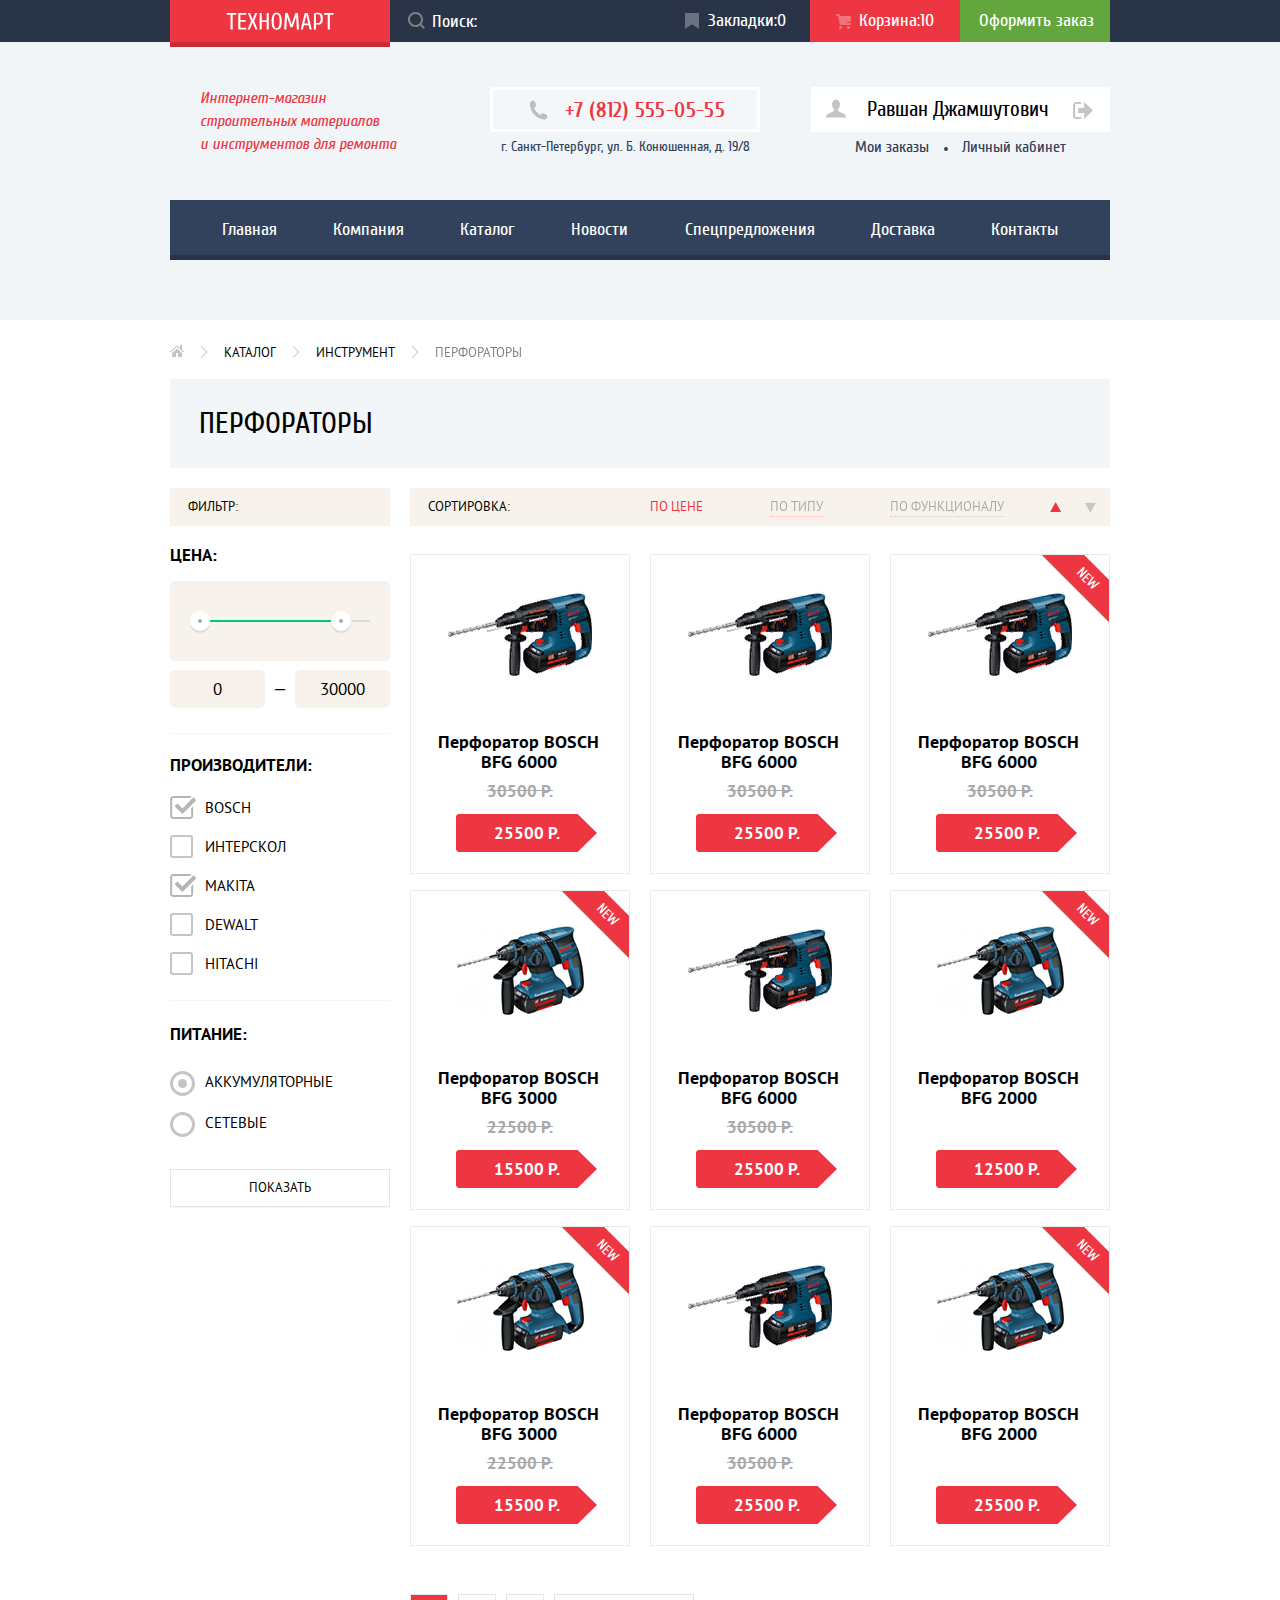
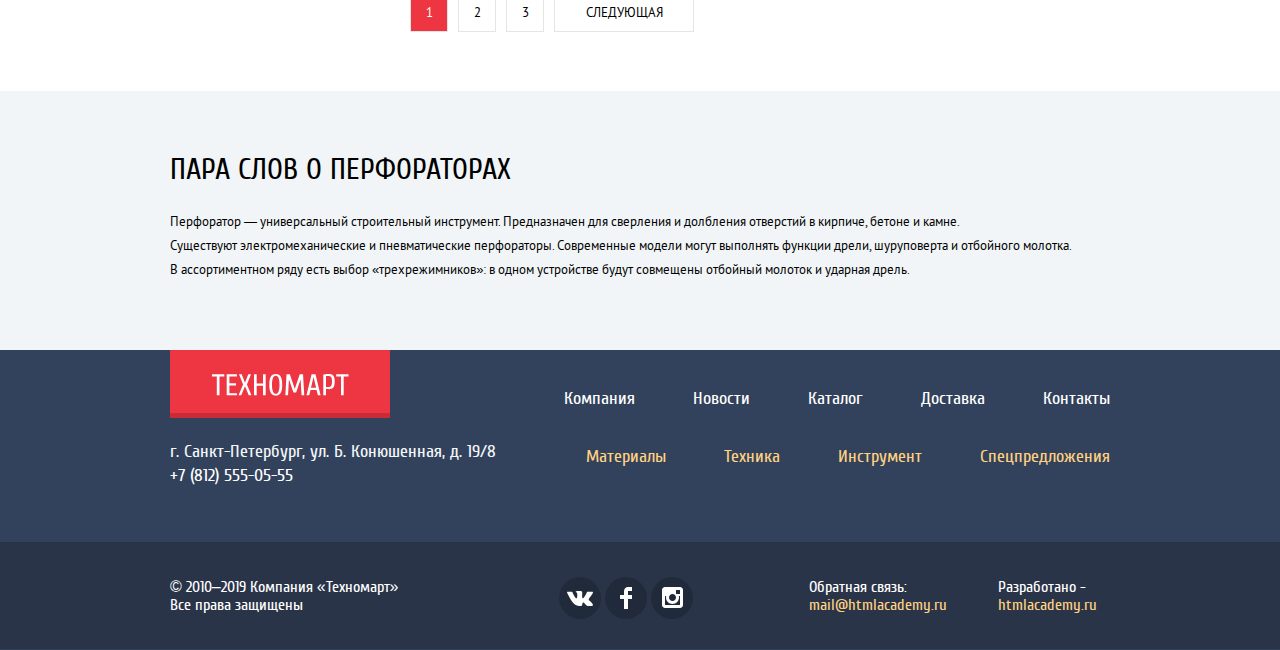
==== commit f4c0a429: "Корректировки №3" ====
--- a/catalog.html
+++ b/catalog.html
@@ -7,8 +7,8 @@
   <link rel="icon" href="icon.svg" type="image/svg+xml">
   <link rel="apple-touch-icon" href="favicon.png">
   <link rel="manifest" href="manifest.webmanifest">
+  <link rel="stylesheet" href="css/normalize.css">
   <link rel="stylesheet" href="css/style.min.css">
-  <link rel="stylesheet" href="css/normalize.css">
   <title>HTML Academy: Техномарт: Каталог</title>
 </head>
 
@@ -20,7 +20,7 @@
           <img src="img/logo/logo-technomart.svg" width="108" height="18" alt="Логотип сайта «Техномарт»">
         </a>
         <form class="header-form" action="#" method="POST">
-          <label for="search-field">
+          <label for="search-field" aria-label="Поле поиска товара">
             <input class="search" type="search" name="search" id="search-field" placeholder="Поиск:">
           </label>
         </form>
@@ -212,7 +212,7 @@
             </div>
             <h3 class="card-description">Перфоратор BOSCH BFG 6000</h3>
             <s class="old-price">30500 Р.</s>
-            <button class="button-price" type="button" aria-label="Цена товара"><a href="#">25500 Р.</a></button>
+            <a class="button-price" href="#">25500 Р.</a>
             <div class="buttons card-buttons">
               <button class="button button-buy" type="button" aria-label="Добавить товар в корзину">Купить</button>
               <button class="button button-mark" type="button" aria-label="Добавить товар в закладки">В закладки</button>
@@ -226,7 +226,7 @@
             </div>
             <h3 class="card-description">Перфоратор BOSCH BFG 6000</h3>
             <s class="old-price">30500 Р.</s>
-            <button class="button-price" type="button" aria-label="Цена товара"><a href="#">25500 Р.</a></button>
+            <a class="button-price" href="#">25500 Р.</a>
             <div class="buttons card-buttons">
               <button class="button button-buy" type="button" aria-label="Добавить товар в корзину">Купить</button>
               <button class="button button-mark" type="button" aria-label="Добавить товар в закладки">В закладки</button>
@@ -240,7 +240,7 @@
             </div>
             <h3 class="card-description">Перфоратор BOSCH BFG 6000</h3>
             <s class="old-price">30500 Р.</s>
-            <button class="button-price" type="button" aria-label="Цена товара"><a href="#">25500 Р.</a></button>
+            <a class="button-price" href="#">25500 Р.</a>
             <div class="buttons card-buttons">
               <button class="button button-buy" type="button" aria-label="Добавить товар в корзину">Купить</button>
               <button class="button button-mark" type="button" aria-label="Добавить товар в закладки">В
@@ -254,7 +254,7 @@
             </div>
             <h3 class="card-description">Перфоратор BOSCH BFG 3000</h3>
             <s class="old-price">22500 Р.</s>
-            <button class="button-price" type="button" aria-label="Цена товара"><a href="#">15500 Р.</a></button>
+            <a class="button-price" href="#">15500 Р.</a>
             <div class="buttons card-buttons">
               <button class="button button-buy" type="button" aria-label="Добавить товар в корзину">Купить</button>
               <button class="button button-mark" type="button" aria-label="Добавить товар в закладки">В
@@ -268,7 +268,7 @@
             </div>
             <h3 class="card-description">Перфоратор BOSCH BFG 6000</h3>
             <s class="old-price">30500 Р.</s>
-            <button class="button-price" type="button" aria-label="Цена товара"><a href="#">25500 Р.</a></button>
+            <a class="button-price" href="#">25500 Р.</a>
             <div class="buttons card-buttons">
               <button class="button button-buy" type="button" aria-label="Добавить товар в корзину">Купить</button>
               <button class="button button-mark" type="button" aria-label="Добавить товар в закладки">В
@@ -281,7 +281,7 @@
               <img src="img/bfg2000.png" width="127" height="112" alt="Перфоратор BOSCH BFG 2000">
             </div>
             <h3 class="card-description">Перфоратор BOSCH BFG 2000</h3>
-            <button class="button-price" type="button" aria-label="Цена товара"><a href="#">12500 Р.</a></button>
+            <a class="button-price" href="#">12500 Р.</a>
             <div class="buttons card-buttons">
               <button class="button button-buy" type="button" aria-label="Добавить товар в корзину">Купить</button>
               <button class="button button-mark" type="button" aria-label="Добавить товар в закладки">В
@@ -295,7 +295,7 @@
             </div>
             <h3 class="card-description">Перфоратор BOSCH BFG 3000</h3>
             <s class="old-price">22500 Р.</s>
-            <button class="button-price" type="button" aria-label="Цена товара"><a href="#">15500 Р.</a></button>
+            <a class="button-price" href="#">15500 Р.</a>
             <div class="buttons card-buttons">
               <button class="button button-buy" type="button" aria-label="Добавить товар в корзину">Купить</button>
               <button class="button button-mark" type="button" aria-label="Добавить товар в закладки">В
@@ -309,11 +309,10 @@
             </div>
             <h3 class="card-description">Перфоратор BOSCH BFG 6000</h3>
             <s class="old-price">30500 Р.</s>
-            <button class="button-price" type="button" aria-label="Цена товара"><a href="#">25500 Р.</a></button>
-            <div class="buttons card-buttons">
-              <button class="button button-buy" type="button" aria-label="Добавить товар в корзину">Купить</button>
-              <button class="button button-mark" type="button" aria-label="Добавить товар в закладки">В
-                закладки</button>
+            <a class="button-price" href="#">25500 Р.</a>
+            <div class="buttons card-buttons">
+              <button class="button button-buy" type="button" aria-label="Добавить товар в корзину">Купить</button>
+              <button class="button button-mark" type="button" aria-label="Добавить товар в закладки">В закладки</button>
             </div>
           </li>
           <li class="card good-item new">
@@ -322,11 +321,10 @@
               <img src="img/bfg2000.png" width="127" height="112" alt="Перфоратор BOSCH BFG 2000">
             </div>
             <h3 class="card-description">Перфоратор BOSCH BFG 2000</h3>
-            <button class="button-price" type="button" aria-label="Цена товара"><a href="#">25500 Р.</a></button>
-            <div class="buttons card-buttons">
-              <button class="button button-buy" type="button" aria-label="Добавить товар в корзину">Купить</button>
-              <button class="button button-mark" type="button" aria-label="Добавить товар в закладки">В
-                закладки</button>
+            <a class="button-price" href="#">25500 Р.</a>
+            <div class="buttons card-buttons">
+              <button class="button button-buy" type="button" aria-label="Добавить товар в корзину">Купить</button>
+              <button class="button button-mark" type="button" aria-label="Добавить товар в закладки">В закладки</button>
             </div>
           </li>
         </ul>
@@ -454,7 +452,7 @@
       </svg>
     </button>
   </div>
-  <script src="js/script.min.js"></script>
+  <script src="js/catalog.min.js"></script>
 </body>
 
 </html>
--- a/css/style.min.css
+++ b/css/style.min.css
@@ -1 +1 @@
-@keyframes bounce{0%{transform:translateY(-2000px)}70%{transform:translateY(30px)}90%{transform:translateY(-10px)}to{transform:translateY(0)}}@keyframes shake{0%,to{transform:translateX(0)}10%,30%,50%,70%,90%{transform:translateX(-10px)}20%,40%,60%,80%{transform:translateX(10px)}}@font-face{font-family:"Cuprum";src:local("Cuprum"),url(../fonts/cuprum.woff2) format("woff2"),url(../fonts/cuprum.woff) format("woff");font-weight:400;font-style:normal}@font-face{font-family:"Cuprum";src:local("Cuprum bold"),url(../fonts/cuprumbold.woff2) format(woff2),url(../fonts/cuprumbold.woff) format(woff);font-weight:700;font-style:normal}@font-face{font-family:"Cuprum";src:local("Cuprum bold italic"),url(../fonts/cuprumbolditalic.woff2) format("woff2"),url(../fonts/cuprumbolditalic.woff) format("woff");font-weight:700;font-style:italic}@font-face{font-family:"Cuprum";src:local("Cuprum italic"),url(../fonts/cuprumitalic.woff2) format("woff2"),url(../fonts/cuprumitalic.woff) format("woff");font-weight:400;font-style:italic}@font-face{font-family:"PT Sans";src:local("PT Sans"),url(../fonts/ptsans.woff2) format("woff2"),url(../fonts/ptsans.woff) format("woff");font-weight:400;font-style:normal}@font-face{font-family:"PT Sans";src:local("PT Sans bold"),url(../fonts/ptsansbold.woff2) format("woff2"),url(../fonts/ptsansbold.woff) format("woff");font-weight:700;font-style:normal}:root{--basic-red:#ee3643;--basic-green:#63a63e;--basic-grey:#3d546f;--gray:#ababab;--basic-background:#f1f5f7;--very-light-gray:#eaeaea;--light-gray:#e5e5e5;--basic-greylight:#c5c5c5;--basic-white:#ffffff;--special-yellow:#ffbf47;--very-light-orange:#ffd180;--special-blue:#3bbce3;--special-lilac:#dc91d8;--special-greenlight:#8ed78f;--success:#5fbb2d;--dark-green:#518534;--rich-green:#367315;--error:#ba2732;--basic-black:#000000;--sapphire-blue:#212a3a;--beige:#f9f5f0;--purple-blue:#32425c;--very-dark-blue:#293449;--mostly-black-blue:#161d29;--semi-transparent-white:rgba(255, 255, 255, 0.5);--light-grayish-blue:#f3f7f9;--light-blue:#F2F6F8;--dark-desaturated-blue:#1D2739;--strong-red:#ca2c37;--gray-old-price:#A9A9A9;--light-grayish-orange:#F7F3EC;--very-dark-desaturated-blue:#405069;--grayish-blue:#d7dcde;--lime-green:#00ca74;--mostly-white:#f4f4f4}*,::after,::before{box-sizing:border-box}.visually-hidden{position:absolute;clip:rect(1px 1px 1px 1px);clip:rect(1px,1px,1px,1px);padding:0;border:0;height:1px;width:1px;overflow:hidden}.breadcrumbs-list,.categories-list,.filter-option,.goods-list,.manufacturers-list,.navigation-list,.navigation-list-footer,.pagination-list,.points-list,.services-list,.social-list-footer{list-style:none}.page{height:100%}.page-body{min-width:960px;margin:0;padding:0;font-family:"Cuprum","Arial",sans-serif;font-size:18px;line-height:24px;font-weight:400;color:var(--basic-black);background-color:var(--basic-white);min-height:100%;display:grid;grid-template-rows:min-content 1fr min-content;align-content:start}a{text-decoration:none;color:var(--basic-white)}img{max-width:100%;height:auto}.logo{background-color:var(--basic-red);width:220px;min-height:42px;box-shadow:0 5px 0 0 var(--strong-red);cursor:pointer;display:flex;align-items:center;justify-content:center}.logo:active{background-color:var(--error)}.container{width:940px;margin:0 auto}.main-header{background-color:var(--basic-background);min-height:320px;margin-bottom:59px;display:grid;grid-template-rows:auto 1fr auto}.header-top-menu .container{display:grid;grid-template-columns:max-content 1fr repeat(3,max-content);align-items:center}.header-top-menu{background-color:var(--very-dark-blue);min-height:42px}.header-form{position:relative;color:var(--basic-black)}.header-form label::before{content:url(../img/icon/icon-search.svg);position:absolute;width:17px;height:24px;display:block;margin-top:12px;margin-left:18px;filter:brightness(0) invert(50%)}.header-form:focus-within label::before,.header-form:hover label::before{filter:brightness(0) invert(100%)}.header-form:focus-within label::before{filter:none}.header-form:focus-within{background-color:var(--basic-white)}.search::placeholder{color:var(--basic-white)}.search+label{filter:brightness(0) invert(100%)}.header-form+label:focus-within{filter:brightness(0)}.header-form .search{background-color:transparent;border:0;-webkit-appearance:none;-moz-appearance:none;appearance:none;width:100%;height:42px;padding-left:42px}.header-order{background-color:var(--basic-green);padding:9px 16px 9px 19px;display:block}.user-navigation{display:flex;position:relative}.header-bookmark,.header-cart{display:block;padding:9px 24px 9px 20px}.header-cart{padding:9px 26px}.no-empty{background-color:var(--basic-red)}.header-bookmark::before{display:inline-block;width:14px;height:18px;content:url(../img/icon/icon-bookmark.svg);margin-right:9px;opacity:.3;line-height:11px;vertical-align:middle}.header-bookmark:focus::before,.header-bookmark:hover::before,.header-cart:focus::before,.header-cart:hover::before{opacity:1}.header-bookmark:active::before,.header-cart:active::before{opacity:.3}.header-cart::before{display:inline-block;content:url(../img/icon/icon-cart.svg);width:15px;height:15px;opacity:.3;margin-right:8px;line-height:20px;vertical-align:middle}.header-middle-block{display:flex;flex-wrap:wrap}.header-order:focus,.header-order:hover{background-color:var(--success)}.header-order:active{background-color:var(--basic-green);color:var(--semi-transparent-white)}.header-bookmark:active,.header-cart:active{background-color:var(--mostly-black-blue);color:var(--semi-transparent-white)}.header-offer{font-family:"Cuprum","Arial",sans-serif;font-weight:400;font-style:italic;font-size:16px;line-height:23px;color:var(--basic-red);margin:0;width:315px;padding-top:16px;padding-bottom:16px;padding-left:30px;align-self:center}.contacts-header{margin:20px 0 16px 5px;align-self:center}.header-contacts-telephone{font-family:"Cuprum","Arial",sans-serif;font-style:normal;font-weight:700;font-size:21px;line-height:30px;color:var(--basic-red);border:3px solid var(--basic-white);background:var(--light-grayish-blue);position:relative;padding:5px 10px 1px 72px;min-width:270px;min-height:45px;display:block;letter-spacing:.4px}.header-contacts-telephone::before{content:"";position:absolute;background-image:url(../img/icon/icon-phone.svg);width:19px;height:20px;left:36px;top:10px}.header-contacts-telephone:focus,.header-contacts-telephone:hover{box-shadow:0 5px 25px rgba(41,52,73,.2);opacity:.7}.header-address{color:var(--purple-blue);font-family:"Cuprum","Arial",sans-serif;font-style:normal;font-weight:400;font-size:14px;line-height:24px;padding-top:3px;margin:0;text-align:center}.header-login,.header-registration{margin-left:auto;background-color:var(--basic-white);padding:12px 27px 12px 19px}.header-registration{padding:12px 24px;margin-left:10px}.header-login,.header-registration{color:var(--basic-black);font-family:"Cuprum","Arial",sans-serif;font-style:normal;font-weight:400;font-size:21px;line-height:21px;border:0;-webkit-appearance:none;-moz-appearance:none;appearance:none;display:block;margin-top:46px;margin-bottom:67px}.header-login:focus path,.header-login:hover path,.user-avatar:focus path,.user-avatar:hover path,.user-logout:focus path,.user-logout:hover path{fill:var(--basic-grey)}.header-login:focus,.header-login:hover,.header-registration:focus,.header-registration:hover{color:var(--basic-red)}.header-login:active,.header-login:active path,.header-registration:active,.user-avatar:active path,.user-logout:active path,.user-name:active{color:var(--basic-greylight);fill:var(--basic-greylight)}.site-navigation ul{background-color:var(--purple-blue);box-shadow:inset 0 -5px 0 var(--very-dark-blue);padding:0 24px;margin:0}.main-navigation-wrapper{margin-bottom:60px}.navigation-item a:focus,.navigation-item a:hover{background-color:var(--very-dark-blue)}.navigation-list a:active{background-color:var(--dark-desaturated-blue);opacity:.5}.navigation-list{display:flex;flex-wrap:wrap;justify-content:space-around}.navigation-item a{display:block;padding:18px 24px;text-align:center}.categories{margin-bottom:59px}.categories-list{display:grid;grid-template-columns:1fr 1fr 1fr;gap:20px;margin:0;padding:0}.category-item{min-width:300px;min-height:123px;position:relative;overflow:hidden;display:block}.category__material{background:var(--special-yellow) url(../img/icon/icon-material.svg) no-repeat 213px center}.category__tool{background:var(--special-blue) url(../img/icon/icon-tool.svg) no-repeat 194px center}.category__technic{background:var(--special-lilac) url(../img/icon/icon-technic.svg) no-repeat 191px center}.category__sale{background:var(--special-greenlight) url(../img/icon/icon-basket.svg) no-repeat 196px center}.category__delivery{background:var(--special-yellow) url(../img/icon/icon-delivery.svg) no-repeat 191px center}.category-slider-item{grid-column:1/3;grid-row:2/4;background-color:var(--basic-grey);width:620px;height:266px}.category-title{font-family:"Cuprum","Arial",sans-serif;font-style:normal;font-weight:700;font-size:24px;line-height:30px;color:var(--basic-white);margin:20px 10px 14px 23px;padding-right:105px;letter-spacing:.5px}.button-categories,.categories-list .new::before{font-family:"Cuprum","Arial",sans-serif;font-style:normal;font-weight:400;font-size:14px;text-transform:uppercase}.categories-list .new::before{content:"new";line-height:30px;text-align:center;width:100px;height:30px;background-color:var(--basic-red);color:var(--basic-white);transform:translate(25px,9px) rotate(45deg);position:absolute;z-index:1;right:0}.button-categories{min-width:135px;min-height:38px;background-color:rgba(255,255,255,.3);line-height:18px;display:flex;justify-content:center;align-items:center;flex-wrap:wrap;margin:0 22px 20px;width:135px;transition:all .3s}.button-slider-bullit{z-index:20;bottom:36px;left:51%;transform:translateX(-50%);display:flex;min-width:30px;justify-content:space-between}.button-slider-bullit button{padding:0;width:10px;height:10px;border-radius:50%;border:0;cursor:pointer;-webkit-appearance:none;-moz-appearance:none;appearance:none;margin-right:12px}.slider-item{display:none}.slide-current{display:block}.button-slider-bullit .current{background-color:var(--basic-red);border:2px solid var(--basic-white)}.slider-button-left,.slider-button-right{position:absolute;left:24px;top:122px;background:url(../img/icon/icon-left.svg) no-repeat 0 0;width:22px;height:40px;border:0;cursor:pointer}.slider-button-right{transform:rotate(180deg);left:578px}.button-categories:focus,.button-categories:hover{background-color:rgba(192,192,192,.3)}.button-categories:active{background-color:rgba(165,165,165,.3)}.category-slider-item{position:relative;background-color:rgba(0,0,0,.25);max-width:620px;min-height:266px}.button-slider,.button-slider-bullit,.button-slider-control,.slider-content,.slider-offer,.slider-title{position:absolute}.slider-offer{color:var(--basic-white);margin:64px 338px 178px 24px}.button,.slider-title{color:var(--basic-white);font-style:normal;text-transform:uppercase;font-family:"Cuprum","Arial",sans-serif}.slider-title{font-weight:700;font-size:36px;line-height:36px;margin-left:24px;margin-top:22px;letter-spacing:1px}.button{border:0;font-weight:400;font-size:14px;line-height:18px;cursor:pointer;-webkit-appearance:none;-moz-appearance:none;appearance:none;display:flex;justify-content:center;align-items:center;transition:all .3s}.btn-order,.button-credit,.button-more,.button-popup,.button-slider,.popular-button{background-color:var(--basic-red)}.btn-order,.btn-shopping,.button-slider,.popular-button{width:192px;height:38px}.button-popup{width:100%;height:38px}.btn-feedback:focus,.btn-feedback:hover,.btn-order:focus,.btn-order:hover,.button-credit:focus,.button-credit:hover,.button-more:focus,.button-more:hover,.button-popup:focus,.button-popup:hover,.button-slider:focus,.button-slider:hover,.popular-button:focus,.popular-button:hover{background-color:var(--strong-red)}.btn-feedback:active,.btn-order:active,.button-credit:active,.button-more:active,.button-popup:active,.button-slider:active,.popular-button:active{background-color:var(--error)}.button-slider{top:201px;left:24px}.title{font-family:"Cuprum","Arial",sans-serif;font-style:normal;font-weight:400;font-size:30px;line-height:30px;text-transform:uppercase}.popular-goods{margin-bottom:50px}.popular-block,.popular-goods{display:grid;grid-template-rows:min-content 1fr;row-gap:20px}.popular{display:flex;flex-direction:row;justify-content:space-between;align-items:center;min-height:89px;background-color:var(--beige)}.popular-title{margin-left:28px}.popular-button{margin-right:14px}.good-item{display:flex;flex-direction:column;max-width:auto;min-height:318px;border:1px solid var(--very-light-gray);background:var(--basic-white);box-sizing:border-box;margin-right:20px;margin-bottom:20px}.good-item:nth-child(4n){margin-right:0}.button-price,.card-description,.old-price{font-family:"PT Sans","Arial",sans-serif;font-style:normal;font-weight:700}.card-description{font-size:18px;line-height:20px;display:block;margin:17px 16px 7px;width:183px;min-height:43px}.button-price,.old-price{font-size:17px;line-height:18px}.old-price{color:var(--gray-old-price);display:block;padding-bottom:14px}.button-price{color:var(--basic-white);background-image:url(../img/bcg-btn-price.svg);-webkit-appearance:none;-moz-appearance:none;appearance:none;background-color:transparent;border:0;display:block;width:141px;height:38px;padding:10px 0;margin:auto 34px 21px 45px}.button-price:focus,.button-price:hover{opacity:.7;transition:all .3s}.button-price:active{opacity:.2}.buttons,.card-content{background-color:var(--basic-white);width:218px}.buttons{position:absolute;top:0;left:0;z-index:1;height:140px;padding:38px 0}.card .buttons{display:none}.card-content{height:160px;display:flex;justify-content:center;align-items:center;position:relative}.goods-cards .new::before,.goods-cards__catalog .new::before{content:"new";font-family:"Cuprum","Arial",sans-serif;font-style:normal;font-weight:400;font-size:14px;line-height:30px;text-transform:uppercase;width:100px;height:30px;background-color:var(--basic-red);color:var(--basic-white);transform:translate(28px,9px) rotate(45deg);position:absolute;z-index:2;right:0}.card:focus .buttons,.card:focus-within .buttons,.card:hover .buttons{display:block}.button-buy,.button-mark{display:block;width:135px;padding:7px 0;cursor:pointer;min-height:38px;margin:0 auto}.button-buy{background:var(--basic-green);box-shadow:inset 0 -3px 0 var(--rich-green);border-radius:2px;margin:0 auto 9px;padding-left:10px;position:relative}.button-buy::before{content:url(../img/icon/icon-cart.svg);position:absolute;display:inline-block;opacity:.3;left:28px;top:10px}.button-mark{border:3px solid var(--basic-green);background-color:var(--basic-white);border-radius:2px;color:var(--purple-blue)}.button-buy:focus,.button-buy:hover{background-color:var(--success)}.button-mark:focus,.button-mark:hover{border-color:var(--purple-blue)}.button-buy:active{background-color:var(--dark-green)}.button-mark:active{border-color:var(--purple-blue);opacity:.5}.goods-cards{display:flex;flex-wrap:wrap;margin:0;padding:0}.card{position:relative;overflow:hidden;width:220px;text-align:center;border:1px solid var(--very-light-gray);transition:all .3s}.index-column,.popular-block{margin-bottom:70px}.manufacturers-list{padding-left:0;display:grid;grid-template-columns:repeat(4,1fr);grid-template-rows:1fr 1fr;gap:20px;margin:0}.manufacturer-item{background:var(--basic-white);border:1px solid var(--very-light-gray);width:220px;height:145px;transition:all .3s;display:flex;align-items:center;justify-content:center}.card:focus,.card:focus-within,.card:hover,.manufacturer-item:focus,.manufacturer-item:focus-within,.manufacturer-item:hover{box-shadow:0 10px 25px rgba(41,52,73,.2);border-color:transparent}.manufacturer-item:active{opacity:.4}.definition,.services{background-color:var(--basic-background)}.services-title h2{padding-bottom:25px;margin:0}.services ul{position:relative}.services-list::after{content:url(../img/pocket-button-services.svg);position:absolute;top:-45px;right:0}.services-title{padding-top:64px;padding-bottom:68px}.points-list .title,.services,.services ul,.services-title .description{padding:0;margin:0}.points-list .description{padding-top:30px;padding-right:250px;margin:0}.services{display:grid;grid-template-rows:1fr}.button-services,.description{font-style:normal}.description{font-family:"PT Sans","Arial",sans-serif;color:var(--basic-black);font-weight:400;font-size:13px;line-height:24px}.button-services{font-family:"Cuprum","Arial",sans-serif;font-weight:700;font-size:21px;line-height:30px;color:var(--basic-white);background-color:var(--purple-blue);display:flex;align-items:center;padding-left:22px;width:240px;height:62px;border:0;cursor:pointer;transition:all .3s;letter-spacing:.7px}.button-services:focus:not(.active),.button-services:hover:not(.active){background-color:var(--very-dark-blue)}.button-credit{min-width:195px;min-height:38px;border-radius:3px}.services-wrapper{display:flex;flex-wrap:wrap;margin-bottom:99px}.points-list{display:grid}.point-item{grid-row:1/-1;grid-column:1/2;padding-left:80px;width:700px;display:none}.button-services:not(.active){border-bottom:1px solid var(--very-dark-blue);border-top:1px solid var(--very-dark-desaturated-blue)}.show{display:block}.active{background-color:var(--basic-white);color:var(--purple-blue)}.delivery{background:url(../img/background-delivery.png) no-repeat right 21px}.guarantee{background:url(../img/background-guarantee.png) no-repeat right 18px;height:186px}.credit{background:url(../img/background-credit.png) no-repeat right 0;margin-right:-10px;width:710px}.points-list:last-child .description{padding-bottom:23.5px}.about,.contacts,.index-column{display:flex;flex-wrap:wrap;justify-content:space-between}.index-column{margin-top:70px;min-height:356px}.about,.contacts{flex-direction:column}.about h3,.contacts h3,.description p{margin:0}.button-more{color:var(--basic-white);font-family:"Cuprum","Arial",sans-serif;font-style:normal;font-weight:400;font-size:14px;line-height:18px;text-transform:uppercase;width:220px;height:38px;display:flex;justify-content:center;align-items:center;margin-top:20px}.description-about:first-child{padding-bottom:26px}.about .description{margin-top:24px;margin-bottom:1px}.contacts .description{margin-bottom:32px;margin-top:24px}.map-popup{margin-bottom:25px;width:300px;height:158px}.button-popup{margin-bottom:0}.partners-list{margin:0;list-style:none;padding:0}.partner-item{position:relative;margin-left:37px}.partner-item::before{content:url(../img/icon/icon-dash.svg);position:absolute;left:-37px;top:-4px}.partner-item:not(:last-child){padding-bottom:12px}.main-footer{background-color:var(--purple-blue);min-height:300px}.main-footer .logo{height:68px;width:220px;box-shadow:inset 0 -5px 0 var(--strong-red)}.footer-address p,.footer-copyright p,.navigation-list-footer,.social-list-footer{padding:0;margin:0}.footer-address{grid-column:1/2;margin-top:22px;display:block}.navigation-footer{display:flex;flex-direction:column;width:608px;min-height:82px;margin-top:37px}.footer-contacts{margin-bottom:39px}.footer-contacts .container{display:grid;grid-template-columns:1fr 1fr}.footer-list-item{margin-left:58px;margin-bottom:34px}.navigation-list-footer:nth-child(1){display:flex;flex-wrap:wrap;justify-content:flex-end}.navigation-list-footer:nth-child(2){display:flex;flex-wrap:wrap;margin-left:26px}.footer-social{background-color:var(--very-dark-blue);min-height:107px;display:grid}.footer-social .container{display:grid;grid-template-columns:1fr 250px auto auto;align-items:center}.site{margin-right:13px}.mail{margin-right:51px}.social-list-footer{display:flex;flex-wrap:wrap}.social-list-footer li{margin-right:4px;margin-top:4px}.social-button{background:linear-gradient(0deg,var(--sapphire-blue),var(--sapphire-blue));width:42px;height:42px;display:flex;justify-content:center;align-items:center;border-radius:50%}.social-button:active,.social-button:focus,.social-button:hover{background:var(--basic-red)}.footer-list-item:hover,.mail a:hover,.site a:hover{text-decoration:underline}.footer-list-item:active{text-decoration:none;opacity:.3}.catalog a,.mail a,.site a{color:var(--very-light-orange)}.footer-copyright{padding:10px 0}.footer-address,.footer-contacts-telephone,.footer-copyright,.mail,.site{color:var(--light-grayish-blue);font-family:"Cuprum","Arial",sans-serif;font-style:normal;font-weight:400;font-size:18px;line-height:24px}.footer-copyright,.mail,.site{color:var(--basic-white);font-size:16px;line-height:18px}.mail a:active,.site a:active{color:var(--basic-red);text-decoration:none}.user-info{display:flex;justify-content:flex-start;align-items:center;width:299px;min-height:45px;background-color:var(--basic-white);color:var(--basic-black);margin-left:auto;margin-top:auto;cursor:pointer}.user-navigation__catalog{display:flex;flex-wrap:wrap;align-self:center}.user-name{font-family:"Cuprum","Arial",sans-serif;font-style:normal;font-weight:400;font-size:21px;line-height:21px;color:var(--basic-black)}.user-info span{margin:0;display:block;padding:0 0 6px 21px}.user-avatar{margin-top:7px;margin-left:15px;display:flex}.user-logout{margin:9px 17px 0 auto}.account,.my-orders{font-family:"Cuprum","Arial",sans-serif;font-style:normal;font-weight:400;font-size:16px;line-height:18px;color:var(--purple-blue)}.my-orders{margin-right:33px}.account{margin-right:44px;position:relative}.account::before{position:absolute;content:"";width:4px;height:4px;border-radius:50%;background-color:var(--purple-blue);left:-18px;top:9px}.user-btn{display:flex;margin-left:auto;margin-top:6px}.account:focus,.account:hover,.my-orders:focus,.my-orders:hover{color:var(--basic-red)}.account:active,.my-orders:active{color:var(--basic-greylight)}.filters label{font-family:"PT Sans","Arial",sans-serif;font-style:normal;font-weight:400;font-size:15px;line-height:19px;text-transform:uppercase;color:var(--basic-black)}.filter-item legend,.manufacturers__catalog legend,.powers legend{font-weight:700;font-size:17px;line-height:30px}.breadcrumbs-list a,.filter-button,.filter-item legend,.manufacturers__catalog legend,.pagination-list a,.powers legend,.sort-title,.title-filter{font-family:"PT Sans","Arial",sans-serif;font-style:normal;text-transform:uppercase;color:var(--basic-black)}.breadcrumbs-list a,.filter-button,.pagination-list a,.sort-title,.title-filter{font-weight:400;font-size:13px;line-height:18px}.page-title{background-color:var(--light-blue);min-height:89px;display:flex;align-items:center;padding-left:29px}.sort-item:not(:nth-of-type(3)){margin-right:67px}.sort-item:nth-of-type(3){margin-right:46px}.btn-sort-down{margin-right:14px;margin-left:22px;transform:rotate(180deg)}.button-sort:focus path,.button-sort:hover path{fill:var(--basic-black)}.btn-sort__active path{fill:var(--basic-red)}.button-sort,.sort-item{background:0 0;border:0;-webkit-appearance:none;-moz-appearance:none;appearance:none;padding:0;cursor:pointer}.sort,.title-filter{background-color:var(--light-grayish-orange)}.filter-button,.pagination-item a{background:var(--basic-white);border:1px solid var(--light-gray);box-sizing:border-box;display:flex;justify-content:center;align-items:center;-webkit-appearance:none;-moz-appearance:none;appearance:none;transition:all .3s}.filter-button{width:220px;min-height:38px}.filter-button:focus,.filter-button:hover,.pagination-item:focus a,.pagination-item:hover a{border-color:var(--basic-greylight)}.pagination-item:active a{border-color:var(--basic-red)}.pagination-item a:not([href="#"]){background-color:var(--basic-red);color:var(--basic-white)}.sort .sort-item{font-family:"PT Sans","Arial",sans-serif;font-size:13px;line-height:18px;text-transform:uppercase;color:var(--basic-black);border:0;border-bottom:1px dotted var(--basic-red);opacity:.3}.sort{margin-bottom:28px;display:flex;align-items:center;justify-content:space-between}.sort .sort-item:focus,.sort .sort-item:hover{color:var(--basic-black);border-bottom:1px solid var(--basic-red);opacity:1}.sort-item.sort-item__active{border:0;color:var(--basic-red);opacity:1}.pagination-item a{width:38px;height:38px;margin-bottom:10px}.pagination-item .button-pagination{width:140px;height:38px}.header-middle-block__catalog{display:grid;grid-template-columns:repeat(2,min-content) 1fr}.form-catalog{padding-top:16px;padding-bottom:16px;align-self:center}.inner-page{margin-bottom:20px}.breadcrumbs-list{display:flex;justify-content:flex-start;flex-wrap:wrap;padding:0;margin:0 0 15px}.breadcrumbs-list .active{opacity:.5}.breadcrumb-item:not(.active):focus-within a,.breadcrumb-item:not(.active):hover a{color:var(--basic-red)}.breadcrumb-item:focus-within path,.breadcrumb-item:hover path{fill:var(--basic-red)}.breadcrumb-item{margin-right:40px;position:relative}.breadcrumb-item::after{content:url(../img/icon/icon-right-small.svg);position:absolute;top:2px;right:-24px}.breadcrumb-item__current::after{display:none}.catalog-column{display:grid;grid-template-columns:220px 1fr;column-gap:20px;margin-top:20px}.sort-title,.title-filter{display:inline-block;margin:0}.title-filter{padding:10px 151px 10px 18px}.sort-title{padding:10px 18px;margin-right:auto}.page-filter{margin-bottom:14px}.checkbox-list li:not(:last-child){margin-bottom:20px}.checkbox-list li:last-child{margin-bottom:27px}.manufacturers__catalog legend{padding-top:16px;padding-bottom:17.5px}.filter-item{margin:0;padding:0;border:0}.range-filter{width:220px;margin-top:11px}.price-controls input,.range-controls{border-radius:5px;background-color:var(--light-grayish-orange)}.range-controls{position:relative;height:80px;margin-bottom:9px;padding-top:39px;padding-right:20px;padding-left:20px}.range-controls .bar{width:84%;height:2px;background:var(--lime-green)}.range-controls .scale{height:2px;background:var(--grayish-blue)}.range-controls .toggle{width:4px;height:4px;padding:0;background-color:var(--gray);border:8px solid var(--basic-white);border-radius:50%;box-sizing:content-box;box-shadow:0 2px 1px 0 var(--grayish-blue);position:absolute;left:0;top:30px;cursor:pointer}.range-controls .toggle-min{left:9px}.range-controls .toggle-max{left:162px}.price-controls{display:flex;justify-content:space-between;align-items:center;margin-bottom:25px}.price-controls input{font-family:"PT Sans","Arial",sans-serif;font-style:normal;font-weight:400;font-size:17px;line-height:18px;width:95px;height:38px;border:0;text-align:center;color:var(--basic-black)}.filter-option label{position:relative;display:block;cursor:pointer;-webkit-user-select:none;user-select:none;margin-left:35px}.filter-input-checkbox+label::before{content:"";position:absolute;left:-35px;top:-2px;width:23px;height:23px;border:2px solid var(--basic-greylight);border-radius:2px}.filter-input-checkbox:checked+label::before{display:none}.filter-input-checkbox:checked+label::after{content:"";position:absolute;top:-2px;left:-35px;width:27px;height:23px;background:url(../img/icon/icon-checkbox-on.svg) no-repeat 0 0}.filter-input:focus+label,.filter-input:hover+label{color:var(--basic-red);border-color:violet}.filter-input:disabled+label{opacity:.3}.filter-input-radio+label::before{content:"";position:absolute;left:-35px;top:-1px;width:25px;height:25px;border:3px solid var(--basic-greylight);border-radius:50%}.filter-input-radio:checked+label::after{content:"";position:absolute;top:7px;left:-27px;width:9px;height:9px;background-color:var(--basic-greylight);border-radius:50%}.powers legend{padding-top:18px;padding-bottom:23px}.radio-list li:not(:last-child){margin-bottom:22.5px}.radio-list li:last-child{margin-bottom:37px}.filters{width:220px;min-height:720px}.form-filter fieldset{border:0;border-bottom:1px solid var(--light-blue);margin:0;padding:0}.checkbox-list,.radio-list{padding:0;margin:0}.goods-cards__catalog{display:grid;grid-template-columns:repeat(3,auto);padding:0;margin:0;column-gap:20px;row-gap:16px}.goods-cards__catalog .good-item{margin:0}.pagination-list{display:flex;flex-wrap:wrap;padding:0;margin-bottom:0;margin-top:48px}.pagination-item{margin-right:10px}.definition{margin-top:49px}.definition .title{margin:0;padding-top:64px}.definition .description{margin:0;padding-top:25px;padding-bottom:68px}.modal{margin:0 auto;filter:drop-shadow(0 4px 20px rgba(0,0,0,.15));border-top:7px solid var(--basic-red);display:none}.modal-show{display:block;animation:bounce .6s;position:fixed;top:50%;right:0;bottom:50%;left:0;margin:auto;z-index:50}.modal-error{animation:shake .6s}.modal-feedback{width:620px;min-height:430px}.modal-map iframe{border:0}.modal-map{width:943px;height:449px}.modal-block{background-color:var(--basic-white);display:flex;flex-wrap:wrap;flex-direction:column;min-height:311px;position:relative}.footer-modal{background-color:var(--mostly-white);width:100%;height:112px;display:flex;align-items:center;justify-content:center}.btn-feedback{width:460px;height:38px;background-color:var(--basic-red)}.modal-close__catalog,.modal-close__feedback,.modal-close__map{position:absolute;border:0;-webkit-appearance:none;-moz-appearance:none;appearance:none;top:14px;background:0 0;right:11px;cursor:pointer;padding:0}.modal-close__catalog:focus path,.modal-close__catalog:hover path,.modal-close__feedback:focus path,.modal-close__feedback:hover path,.modal-close__map:focus path,.modal-close__map:hover path{fill:var(--strong-red)}.modal-close__catalog:active path,.modal-close__feedback:active path,.modal-close__map:active path{opacity:.3}.feedback-form input[type=email],.feedback-form input[type=text],.feedback-form textarea{font-family:"PT Sans","Arial",sans-serif;font-style:normal;font-weight:400;font-size:13px;line-height:24px;color:var(--basic-black);padding:0 12px;border:2px solid var(--basic-greylight);border-radius:2px}.feedback-form{display:flex;width:460px;flex-wrap:wrap;justify-content:space-between;margin:39px auto 0}.feedback-item:not(:last-child){margin-bottom:13px}.feedback-item label{display:block;margin-bottom:11px;font-family:"Cuprum","Arial",sans-serif;font-style:normal;font-weight:400;font-size:18px;line-height:24px}.feedback-item{width:220px;margin:0}.feedback-item:nth-child(1) input,.feedback-item:nth-child(2) input{width:220px;min-height:38px}.feedback-item:nth-child(3) textarea{width:460px;min-height:114px;padding-top:7px;resize:none}.modal-catalog{width:620px;min-height:282px}.modal-block__catalog{background-color:var(--basic-white);display:flex;flex-wrap:wrap;flex-direction:column;align-items:center;min-height:163px}.catalog-description{margin:0;padding:66px 8px 20px;font-family:"Cuprum","Arial",sans-serif;font-style:normal;font-weight:700;font-size:24px;line-height:30px;position:relative;letter-spacing:.5px}.catalog-description::before{position:absolute;content:url(../img/icon/icon-mark.svg);left:-88px;top:48px}.btn-order{margin-right:10px}.btn-shopping{background-color:var(--basic-white);color:var(--basic-black)}.btn-shopping:focus,.btn-shopping:hover{background-color:var(--rich-green);color:var(--basic-white)}.btn-shopping:active{background-color:var(--success)}
+@keyframes bounce{0%{transform:translateY(-2000px)}70%{transform:translateY(30px)}90%{transform:translateY(-10px)}to{transform:translateY(0)}}@keyframes shake{0%,to{transform:translateX(0)}10%,30%,50%,70%,90%{transform:translateX(-10px)}20%,40%,60%,80%{transform:translateX(10px)}}@font-face{font-family:"Cuprum";src:local("Cuprum"),url(../fonts/cuprum.woff2) format("woff2"),url(../fonts/cuprum.woff) format("woff");font-weight:400;font-style:normal}@font-face{font-family:"Cuprum";src:local("Cuprum bold"),url(../fonts/cuprumbold.woff2) format(woff2),url(../fonts/cuprumbold.woff) format(woff);font-weight:700;font-style:normal}@font-face{font-family:"Cuprum";src:local("Cuprum bold italic"),url(../fonts/cuprumbolditalic.woff2) format("woff2"),url(../fonts/cuprumbolditalic.woff) format("woff");font-weight:700;font-style:italic}@font-face{font-family:"Cuprum";src:local("Cuprum italic"),url(../fonts/cuprumitalic.woff2) format("woff2"),url(../fonts/cuprumitalic.woff) format("woff");font-weight:400;font-style:italic}@font-face{font-family:"PT Sans";src:local("PT Sans"),url(../fonts/ptsans.woff2) format("woff2"),url(../fonts/ptsans.woff) format("woff");font-weight:400;font-style:normal}@font-face{font-family:"PT Sans";src:local("PT Sans bold"),url(../fonts/ptsansbold.woff2) format("woff2"),url(../fonts/ptsansbold.woff) format("woff");font-weight:700;font-style:normal}:root{--basic-red:#ee3643;--basic-green:#63a63e;--basic-grey:#3d546f;--gray:#ababab;--pale-gray:#b5b5b5;--basic-background:#f1f5f7;--very-light-gray:#eaeaea;--light-gray:#e5e5e5;--basic-greylight:#c5c5c5;--basic-white:#ffffff;--special-yellow:#ffbf47;--very-light-orange:#ffd180;--special-blue:#3bbce3;--special-lilac:#dc91d8;--special-greenlight:#8ed78f;--success:#5fbb2d;--dark-green:#518534;--rich-green:#367315;--error:#ba2732;--basic-black:#000000;--sapphire-blue:#212a3a;--beige:#f9f5f0;--purple-blue:#32425c;--very-dark-blue:#293449;--mostly-black-blue:#161d29;--semi-transparent-white:rgba(255, 255, 255, 0.5);--light-grayish-blue:#f3f7f9;--light-blue:#F2F6F8;--dark-desaturated-blue:#1D2739;--strong-red:#ca2c37;--gray-old-price:#A9A9A9;--light-grayish-orange:#F7F3EC;--very-dark-desaturated-blue:#405069;--grayish-blue:#d7dcde;--lime-green:#00ca74;--mostly-white:#f4f4f4}*,::after,::before{box-sizing:border-box}.visually-hidden{position:absolute;clip:rect(1px 1px 1px 1px);clip:rect(1px,1px,1px,1px);padding:0;border:0;height:1px;width:1px;overflow:hidden}.breadcrumbs-list,.categories-list,.filter-option,.goods-list,.manufacturers-list,.navigation-list,.navigation-list-footer,.pagination-list,.points-list,.services-list,.social-list-footer{list-style:none}.page{height:100%}.page-body{min-width:960px;margin:0;padding:0;font-family:"Cuprum","Arial",sans-serif;font-size:18px;line-height:24px;font-weight:400;color:var(--basic-black);background-color:var(--basic-white);min-height:100%;display:grid;grid-template-rows:min-content 1fr min-content;align-content:start}a{text-decoration:none;color:var(--basic-white)}img{max-width:100%;height:auto}.logo{background-color:var(--basic-red);width:220px;min-height:42px;box-shadow:0 5px 0 0 var(--strong-red);cursor:pointer;display:flex;align-items:center;justify-content:center}.logo:active{background-color:var(--error)}.container{width:940px;margin:0 auto}.main-header{background-color:var(--basic-background);min-height:320px;margin-bottom:59px;display:grid;grid-template-rows:auto 1fr auto}.header-top-menu .container{display:grid;grid-template-columns:max-content 1fr repeat(3,max-content);align-items:center}.header-top-menu{background-color:var(--very-dark-blue);min-height:42px}.header-form{position:relative;color:var(--basic-black)}.header-form label::before{content:url(../img/icon/icon-search.svg);position:absolute;width:17px;height:24px;display:block;margin-top:12px;margin-left:18px;filter:brightness(0) invert(50%)}.header-form:focus-within label::before,.header-form:hover label::before{filter:brightness(0) invert(100%)}.header-form:focus-within label::before{filter:none}.header-form:focus-within{background-color:var(--basic-white)}.search::placeholder{color:var(--basic-white)}.search+label{filter:brightness(0) invert(100%)}.header-form+label:focus-within{filter:brightness(0)}.header-form .search{background-color:transparent;border:0;-webkit-appearance:none;-moz-appearance:none;appearance:none;width:100%;height:42px;padding-left:42px}.header-order{background-color:var(--basic-green);padding:9px 16px 9px 19px;display:block}.user-navigation{display:flex;position:relative}.header-bookmark,.header-cart{display:block;padding:9px 24px 9px 20px}.header-cart{padding:9px 26px}.no-empty{background-color:var(--basic-red)}.header-bookmark::before{display:inline-block;width:14px;height:18px;content:url(../img/icon/icon-bookmark.svg);margin-right:9px;opacity:.3;line-height:11px;vertical-align:middle}.header-bookmark:focus::before,.header-bookmark:hover::before,.header-cart:focus::before,.header-cart:hover::before{opacity:1}.header-bookmark:active::before,.header-cart:active::before{opacity:.3}.header-cart::before{display:inline-block;content:url(../img/icon/icon-cart.svg);width:15px;height:15px;opacity:.3;margin-right:8px;line-height:20px;vertical-align:middle}.header-middle-block{display:flex;flex-wrap:wrap}.header-order:focus,.header-order:hover{background-color:var(--success)}.header-order:active{background-color:var(--basic-green);color:var(--semi-transparent-white)}.header-bookmark:active,.header-cart:active{background-color:var(--mostly-black-blue);color:var(--semi-transparent-white)}.header-offer{font-family:"Cuprum","Arial",sans-serif;font-weight:400;font-style:italic;font-size:16px;line-height:23px;color:var(--basic-red);margin:0;width:315px;padding-top:16px;padding-bottom:16px;padding-left:30px;align-self:center}.contacts-header{margin:20px 0 16px 5px;align-self:center}.header-contacts-telephone{font-family:"Cuprum","Arial",sans-serif;font-style:normal;font-weight:700;font-size:21px;line-height:30px;color:var(--basic-red);border:3px solid var(--basic-white);background:var(--light-grayish-blue);position:relative;padding:5px 10px 1px 72px;min-width:270px;min-height:45px;display:block;letter-spacing:.4px}.header-contacts-telephone::before{content:"";position:absolute;background-image:url(../img/icon/icon-phone.svg);width:19px;height:20px;left:36px;top:10px}.header-contacts-telephone:focus,.header-contacts-telephone:hover{box-shadow:0 5px 25px rgba(41,52,73,.2);opacity:.7}.header-address{color:var(--purple-blue);font-family:"Cuprum","Arial",sans-serif;font-style:normal;font-weight:400;font-size:14px;line-height:24px;padding-top:3px;margin:0;text-align:center}.header-login,.header-registration{margin-left:auto;background-color:var(--basic-white);padding:12px 27px 12px 19px}.header-registration{padding:12px 24px;margin-left:10px}.header-login,.header-registration{color:var(--basic-black);font-family:"Cuprum","Arial",sans-serif;font-style:normal;font-weight:400;font-size:21px;line-height:21px;border:0;-webkit-appearance:none;-moz-appearance:none;appearance:none;display:block;margin-top:46px;margin-bottom:67px}.header-login:focus path,.header-login:hover path,.user-avatar:focus path,.user-avatar:hover path,.user-logout:focus path,.user-logout:hover path{fill:var(--basic-grey)}.header-login:focus,.header-login:hover,.header-registration:focus,.header-registration:hover{color:var(--basic-red)}.header-login:active,.header-login:active path,.header-registration:active,.user-avatar:active path,.user-logout:active path,.user-name:active{color:var(--basic-greylight);fill:var(--basic-greylight)}.site-navigation ul{background-color:var(--purple-blue);box-shadow:inset 0 -5px 0 var(--very-dark-blue);padding:0 24px;margin:0}.main-navigation-wrapper{margin-bottom:60px}.navigation-item a:focus,.navigation-item a:hover{background-color:var(--very-dark-blue)}.navigation-list a:active{background-color:var(--dark-desaturated-blue);opacity:.5}.navigation-list{display:flex;flex-wrap:wrap;justify-content:space-around}.navigation-item a{display:block;padding:18px 24px;text-align:center}.categories{margin-bottom:59px}.categories-list{display:grid;grid-template-columns:1fr 1fr 1fr;gap:20px;margin:0;padding:0}.category-item{min-width:300px;min-height:123px;position:relative;overflow:hidden;display:block}.category__material{background:var(--special-yellow) url(../img/icon/icon-material.svg) no-repeat 213px center}.category__tool{background:var(--special-blue) url(../img/icon/icon-tool.svg) no-repeat 194px center}.category__technic{background:var(--special-lilac) url(../img/icon/icon-technic.svg) no-repeat 191px center}.category__sale{background:var(--special-greenlight) url(../img/icon/icon-basket.svg) no-repeat 196px center}.category__delivery{background:var(--special-yellow) url(../img/icon/icon-delivery.svg) no-repeat 191px center}.category-slider-item{grid-column:1/3;grid-row:2/4;background-color:var(--basic-grey);width:620px;height:266px}.category-title{font-family:"Cuprum","Arial",sans-serif;font-style:normal;font-weight:700;font-size:24px;line-height:30px;color:var(--basic-white);margin:20px 10px 14px 23px;padding-right:105px;letter-spacing:.5px}.button-categories,.categories-list .new::before{font-family:"Cuprum","Arial",sans-serif;font-style:normal;font-weight:400;font-size:14px;text-transform:uppercase}.categories-list .new::before{content:"new";line-height:30px;text-align:center;width:100px;height:30px;background-color:var(--basic-red);color:var(--basic-white);transform:translate(25px,9px) rotate(45deg);position:absolute;z-index:1;right:0}.button-categories{min-width:135px;min-height:38px;background-color:rgba(255,255,255,.3);line-height:18px;display:flex;justify-content:center;align-items:center;flex-wrap:wrap;margin:0 22px 20px;width:135px;transition:all .3s}.button-slider-bullit{z-index:20;bottom:36px;left:51%;transform:translateX(-50%);display:flex;min-width:30px;justify-content:space-between}.button-slider-bullit button{padding:0;width:10px;height:10px;border-radius:50%;border:0;cursor:pointer;-webkit-appearance:none;-moz-appearance:none;appearance:none;margin-right:12px}.slider-item{display:none}.slide-current{display:block}.button-slider-bullit .current{background-color:var(--basic-red);border:2px solid var(--basic-white)}.slider-button-left,.slider-button-right{position:absolute;left:24px;top:122px;background:url(../img/icon/icon-left.svg) no-repeat 0 0;width:22px;height:40px;border:0;cursor:pointer}.slider-button-right{transform:rotate(180deg);left:578px}.button-categories:focus,.button-categories:hover{background-color:rgba(192,192,192,.3)}.button-categories:active{background-color:rgba(165,165,165,.3)}.category-slider-item{position:relative;background-color:rgba(0,0,0,.25);max-width:620px;min-height:266px}.button-slider,.button-slider-bullit,.button-slider-control,.slider-content,.slider-offer,.slider-title{position:absolute}.slider-offer{color:var(--basic-white);margin:64px 338px 178px 24px}.button,.slider-title{color:var(--basic-white);font-style:normal;text-transform:uppercase;font-family:"Cuprum","Arial",sans-serif}.slider-title{font-weight:700;font-size:36px;line-height:36px;margin-left:24px;margin-top:22px;letter-spacing:1px}.button{border:0;font-weight:400;font-size:14px;line-height:18px;cursor:pointer;-webkit-appearance:none;-moz-appearance:none;appearance:none;display:flex;justify-content:center;align-items:center;transition:all .3s}.btn-order,.button-credit,.button-more,.button-popup,.button-slider,.popular-button{background-color:var(--basic-red)}.btn-order,.btn-shopping,.button-slider,.popular-button{width:192px;height:38px}.button-popup{width:100%;height:38px}.btn-feedback:focus,.btn-feedback:hover,.btn-order:focus,.btn-order:hover,.button-credit:focus,.button-credit:hover,.button-more:focus,.button-more:hover,.button-popup:focus,.button-popup:hover,.button-slider:focus,.button-slider:hover,.popular-button:focus,.popular-button:hover{background-color:var(--strong-red)}.btn-feedback:active,.btn-order:active,.button-credit:active,.button-more:active,.button-popup:active,.button-slider:active,.popular-button:active{background-color:var(--error)}.button-slider{top:201px;left:24px}.title{font-family:"Cuprum","Arial",sans-serif;font-style:normal;font-weight:400;font-size:30px;line-height:30px;text-transform:uppercase}.popular-goods{margin-bottom:50px}.popular-block,.popular-goods{display:grid;grid-template-rows:min-content 1fr;row-gap:20px}.popular{display:flex;flex-direction:row;justify-content:space-between;align-items:center;min-height:89px;background-color:var(--beige)}.popular-title{margin-left:28px}.popular-button{margin-right:14px}.good-item{display:flex;flex-direction:column;max-width:auto;min-height:318px;border:1px solid var(--very-light-gray);background:var(--basic-white);box-sizing:border-box;margin-right:20px;margin-bottom:20px}.good-item:nth-child(4n){margin-right:0}.button-price,.card-description,.old-price{font-family:"PT Sans","Arial",sans-serif;font-style:normal;font-weight:700}.card-description{font-size:18px;line-height:20px;display:block;margin:17px 16px 7px;width:183px;min-height:43px}.button-price,.old-price{font-size:17px;line-height:18px}.old-price{color:var(--gray-old-price);display:block;padding-bottom:14px}.button-price{color:var(--basic-white);background-image:url(../img/bcg-btn-price.svg);-webkit-appearance:none;-moz-appearance:none;appearance:none;background-color:transparent;border:0;display:block;width:141px;height:38px;padding:10px 0;margin:auto 34px 21px 45px}.button-price:focus,.button-price:hover{opacity:.7;transition:all .3s}.button-price:active{opacity:.2}.buttons,.card-content{background-color:var(--basic-white);width:218px}.buttons{position:absolute;top:0;left:0;z-index:1;height:140px;padding:38px 0}.card .buttons{display:none}.card-content{height:160px;display:flex;justify-content:center;align-items:center;position:relative}.goods-cards .new::before,.goods-cards__catalog .new::before{content:"new";font-family:"Cuprum","Arial",sans-serif;font-style:normal;font-weight:400;font-size:14px;line-height:30px;text-transform:uppercase;width:100px;height:30px;background-color:var(--basic-red);color:var(--basic-white);transform:translate(28px,9px) rotate(45deg);position:absolute;z-index:2;right:0}.card:focus .buttons,.card:focus-within .buttons,.card:hover .buttons{display:block}.button-buy,.button-mark{display:block;width:135px;padding:7px 0;cursor:pointer;min-height:38px;margin:0 auto}.button-buy{background:var(--basic-green);box-shadow:inset 0 -3px 0 var(--rich-green);border-radius:2px;margin:0 auto 9px;padding-left:10px;position:relative}.button-buy::before{content:url(../img/icon/icon-cart.svg);position:absolute;display:inline-block;opacity:.3;left:28px;top:10px;vertical-align:middle}.button-mark{border:3px solid var(--basic-green);background-color:var(--basic-white);border-radius:2px;color:var(--purple-blue)}.button-buy:focus,.button-buy:hover{background-color:var(--success)}.button-mark:focus,.button-mark:hover{border-color:var(--purple-blue)}.button-buy:active{background-color:var(--dark-green)}.button-mark:active{border-color:var(--purple-blue);opacity:.5}.goods-cards{display:flex;flex-wrap:wrap;margin:0;padding:0}.card{position:relative;overflow:hidden;width:220px;text-align:center;border:1px solid var(--very-light-gray);transition:all .3s}.index-column,.popular-block{margin-bottom:70px}.manufacturers-list{padding-left:0;display:grid;grid-template-columns:repeat(4,1fr);grid-template-rows:1fr 1fr;gap:20px;margin:0}.manufacturer-item{background:var(--basic-white);border:1px solid var(--very-light-gray);width:220px;height:145px;transition:all .3s;display:flex;align-items:center;justify-content:center}.card:focus,.card:focus-within,.card:hover,.manufacturer-item:focus,.manufacturer-item:focus-within,.manufacturer-item:hover{box-shadow:0 10px 25px rgba(41,52,73,.2);border-color:transparent}.manufacturer-item:active{opacity:.4}.definition,.services{background-color:var(--basic-background)}.services-title h2{padding-bottom:25px;margin:0}.services ul{position:relative}.services-list::after{content:url(../img/pocket-button-services.svg);position:absolute;top:-45px;right:0}.services-title{padding-top:64px;padding-bottom:68px}.points-list .title,.services,.services ul,.services-title .description{padding:0;margin:0}.points-list .description{padding-top:30px;padding-right:250px;margin:0}.services{display:grid;grid-template-rows:1fr}.button-services,.description{font-style:normal}.description{font-family:"PT Sans","Arial",sans-serif;color:var(--basic-black);font-weight:400;font-size:13px;line-height:24px}.button-services{font-family:"Cuprum","Arial",sans-serif;font-weight:700;font-size:21px;line-height:30px;color:var(--basic-white);background-color:var(--purple-blue);display:flex;align-items:center;padding-left:22px;width:240px;height:62px;border:0;cursor:pointer;transition:all .3s;letter-spacing:.7px}.button-services:focus:not(.active),.button-services:hover:not(.active){background-color:var(--very-dark-blue)}.button-credit{min-width:195px;min-height:38px;border-radius:3px}.services-wrapper{display:flex;flex-wrap:wrap;margin-bottom:99px}.points-list{display:grid}.point-item{grid-row:1/-1;grid-column:1/2;padding-left:80px;width:700px;display:none}.button-services:not(.active){border-bottom:1px solid var(--very-dark-blue);border-top:1px solid var(--very-dark-desaturated-blue)}.show{display:block}.active{background-color:var(--basic-white);color:var(--purple-blue)}.delivery{background:url(../img/background-delivery.png) no-repeat right 21px}.guarantee{background:url(../img/background-guarantee.png) no-repeat right 18px;height:186px}.credit{background:url(../img/background-credit.png) no-repeat right 0;margin-right:-10px;width:710px}.points-list:last-child .description{padding-bottom:23.5px}.about,.contacts,.index-column{display:flex;flex-wrap:wrap;justify-content:space-between}.index-column{margin-top:70px;min-height:356px}.about,.contacts{flex-direction:column}.about h3,.contacts h3,.description p{margin:0}.button-more{color:var(--basic-white);font-family:"Cuprum","Arial",sans-serif;font-style:normal;font-weight:400;font-size:14px;line-height:18px;text-transform:uppercase;width:220px;height:38px;display:flex;justify-content:center;align-items:center;margin-top:20px}.description-about:first-child{padding-bottom:26px}.about .description{margin-top:24px;margin-bottom:1px}.contacts .description{margin-bottom:32px;margin-top:24px}.map-popup{margin-bottom:25px;width:300px;height:158px}.button-popup{margin-bottom:0}.partners-list{margin:0;list-style:none;padding:0}.partner-item{position:relative;margin-left:37px}.partner-item::before{content:url(../img/icon/icon-dash.svg);position:absolute;left:-37px;top:-4px}.partner-item:not(:last-child){padding-bottom:12px}.main-footer{background-color:var(--purple-blue);min-height:300px}.main-footer .logo{height:68px;width:220px;box-shadow:inset 0 -5px 0 var(--strong-red)}.footer-address p,.footer-copyright p,.navigation-list-footer,.social-list-footer{padding:0;margin:0}.footer-address{grid-column:1/2;margin-top:22px;display:block}.navigation-footer{display:flex;flex-direction:column;width:608px;min-height:82px;margin-top:37px}.footer-contacts{margin-bottom:39px}.footer-contacts .container{display:grid;grid-template-columns:1fr 1fr}.footer-list-item{margin-left:58px;margin-bottom:34px}.navigation-list-footer:nth-child(1){display:flex;flex-wrap:wrap;justify-content:flex-end}.navigation-list-footer:nth-child(2){display:flex;flex-wrap:wrap;margin-left:26px}.footer-social{background-color:var(--very-dark-blue);min-height:107px;display:grid}.footer-social .container{display:grid;grid-template-columns:1fr 250px auto auto;align-items:center}.site{margin-right:13px}.mail{margin-right:51px}.social-list-footer{display:flex;flex-wrap:wrap}.social-list-footer li{margin-right:4px;margin-top:4px}.social-button{background:linear-gradient(0deg,var(--sapphire-blue),var(--sapphire-blue));width:42px;height:42px;display:flex;justify-content:center;align-items:center;border-radius:50%}.social-button:active,.social-button:focus,.social-button:hover{background:var(--basic-red)}.footer-list-item:hover,.mail a:hover,.site a:hover{text-decoration:underline}.footer-list-item:active{text-decoration:none;opacity:.3}.catalog a,.mail a,.site a{color:var(--very-light-orange)}.footer-copyright{padding:10px 0}.footer-address,.footer-contacts-telephone,.footer-copyright,.mail,.site{color:var(--light-grayish-blue);font-family:"Cuprum","Arial",sans-serif;font-style:normal;font-weight:400;font-size:18px;line-height:24px}.footer-copyright,.mail,.site{color:var(--basic-white);font-size:16px;line-height:18px}.mail a:active,.site a:active{color:var(--basic-red);text-decoration:none}.user-info{display:flex;justify-content:flex-start;align-items:center;width:299px;min-height:45px;background-color:var(--basic-white);color:var(--basic-black);margin-left:auto;margin-top:auto;cursor:pointer}.user-navigation__catalog{display:flex;flex-wrap:wrap;align-self:center}.user-name{font-family:"Cuprum","Arial",sans-serif;font-style:normal;font-weight:400;font-size:21px;line-height:21px;color:var(--basic-black)}.user-info span{margin:0;display:block;padding:0 0 6px 21px}.user-avatar{margin-top:7px;margin-left:15px;display:flex}.user-logout{margin:9px 17px 0 auto}.account,.my-orders{font-family:"Cuprum","Arial",sans-serif;font-style:normal;font-weight:400;font-size:16px;line-height:18px;color:var(--purple-blue)}.my-orders{margin-right:33px}.account{margin-right:44px;position:relative}.account::before{position:absolute;content:"";width:4px;height:4px;border-radius:50%;background-color:var(--purple-blue);left:-18px;top:9px}.user-btn{display:flex;margin-left:auto;margin-top:6px}.account:focus,.account:hover,.my-orders:focus,.my-orders:hover{color:var(--basic-red)}.account:active,.my-orders:active{color:var(--basic-greylight)}.filters label{font-family:"PT Sans","Arial",sans-serif;font-style:normal;font-weight:400;font-size:15px;line-height:19px;text-transform:uppercase;color:var(--basic-black)}.filter-item legend,.manufacturers__catalog legend,.powers legend{font-weight:700;font-size:17px;line-height:30px}.breadcrumbs-list a,.filter-button,.filter-item legend,.manufacturers__catalog legend,.pagination-list a,.powers legend,.sort-title,.title-filter{font-family:"PT Sans","Arial",sans-serif;font-style:normal;text-transform:uppercase;color:var(--basic-black)}.breadcrumbs-list a,.filter-button,.pagination-list a,.sort-title,.title-filter{font-weight:400;font-size:13px;line-height:18px}.page-title{background-color:var(--light-blue);min-height:89px;display:flex;align-items:center;padding-left:29px}.sort-item:not(:nth-of-type(3)){margin-right:67px}.sort-item:nth-of-type(3){margin-right:46px}.btn-sort-down{margin-right:14px;margin-left:22px;transform:rotate(180deg)}.button-sort:focus path,.button-sort:hover path{fill:var(--basic-black)}.btn-sort__active path{fill:var(--basic-red)}.button-sort,.sort-item{background:0 0;border:0;-webkit-appearance:none;-moz-appearance:none;appearance:none;padding:0;cursor:pointer}.sort,.title-filter{background-color:var(--light-grayish-orange)}.filter-button,.pagination-item a{background:var(--basic-white);border:1px solid var(--light-gray);box-sizing:border-box;display:flex;justify-content:center;align-items:center;-webkit-appearance:none;-moz-appearance:none;appearance:none;transition:all .3s}.filter-button{width:220px;min-height:38px}.filter-button:focus,.filter-button:hover,.pagination-item:focus a,.pagination-item:hover a{border-color:var(--basic-greylight)}.pagination-item:active a{border-color:var(--basic-red)}.pagination-item a:not([href="#"]){background-color:var(--basic-red);color:var(--basic-white)}.sort .sort-item{font-family:"PT Sans","Arial",sans-serif;font-size:13px;line-height:18px;text-transform:uppercase;color:var(--basic-black);border:0;border-bottom:1px dotted var(--basic-red);opacity:.3}.sort{margin-bottom:28px;display:flex;align-items:center;justify-content:space-between}.sort .sort-item:focus,.sort .sort-item:hover{color:var(--basic-black);border-bottom:1px solid var(--basic-red);opacity:1}.sort-item.sort-item__active{border:0;color:var(--basic-red);opacity:1}.pagination-item a{width:38px;height:38px;margin-bottom:10px}.pagination-item .button-pagination{width:140px;height:38px}.header-middle-block__catalog{display:grid;grid-template-columns:repeat(2,min-content) 1fr}.form-catalog{padding-top:16px;padding-bottom:16px;align-self:center}.inner-page{margin-bottom:20px}.breadcrumbs-list{display:flex;justify-content:flex-start;flex-wrap:wrap;padding:0;margin:0 0 15px}.breadcrumbs-list .active{opacity:.5}.breadcrumb-item:not(.active):focus-within a,.breadcrumb-item:not(.active):hover a{color:var(--basic-red)}.breadcrumb-item:focus-within path,.breadcrumb-item:hover path{fill:var(--basic-red)}.breadcrumb-item{margin-right:40px;position:relative}.breadcrumb-item::after{content:url(../img/icon/icon-right-small.svg);position:absolute;top:2px;right:-24px}.breadcrumb-item__current::after{display:none}.catalog-column{display:grid;grid-template-columns:220px 1fr;column-gap:20px;margin-top:20px}.sort-title,.title-filter{display:block;margin:0}.title-filter{padding:10px 151px 10px 18px}.sort-title{padding:10px 18px;margin-right:auto}.page-filter{margin-bottom:14px}.checkbox-list li:not(:last-child){margin-bottom:20px}.checkbox-list li:last-child{margin-bottom:27px}.manufacturers__catalog legend{padding-top:16px;padding-bottom:17.5px}.filter-item{margin:0;padding:0;border:0}.range-filter{width:220px;margin-top:11px}.price-controls input,.range-controls{border-radius:5px;background-color:var(--light-grayish-orange)}.range-controls{position:relative;height:80px;margin-bottom:9px;padding-top:39px;padding-right:20px;padding-left:20px}.range-controls .bar{width:84%;height:2px;background:var(--lime-green)}.range-controls .scale{height:2px;background:var(--grayish-blue)}.range-controls .toggle{width:4px;height:4px;padding:0;background-color:var(--gray);border:8px solid var(--basic-white);border-radius:50%;box-sizing:content-box;box-shadow:0 2px 1px 0 var(--grayish-blue);position:absolute;left:0;top:30px;cursor:pointer}.range-controls .toggle-min{left:9px}.range-controls .toggle-max{left:162px}.price-controls{display:flex;justify-content:space-between;align-items:center;margin-bottom:25px}.price-controls input{font-family:"PT Sans","Arial",sans-serif;font-style:normal;font-weight:400;font-size:17px;line-height:18px;width:95px;height:38px;border:0;text-align:center;color:var(--basic-black)}.filter-option label{position:relative;display:block;cursor:pointer;-webkit-user-select:none;user-select:none;margin-left:35px}.filter-input-checkbox+label::before{content:"";position:absolute;left:-35px;top:-2px;width:23px;height:23px;border:2px solid var(--basic-greylight);border-radius:3px}.filter-input-checkbox:checked+label::before{display:none}.filter-input-checkbox:checked+label::after{content:"";position:absolute;top:-2px;left:-35px;width:27px;height:23px;background:url(../img/icon/icon-checkbox-on.svg) no-repeat 0 0}.filter-input-checkbox+label:hover::before,.filter-input-checkbox:focus-visible+label::before,.filter-input-radio+label:hover::before,.filter-input-radio:focus-visible+label::before{border-color:var(--pale-gray)}.filter-input:focus-visible+label,.filter-input:hover+label{color:var(--basic-red)}.filter-input:disabled+label{opacity:.3}.filter-input-radio+label::before{content:"";position:absolute;left:-35px;top:-1px;width:25px;height:25px;border:3px solid var(--basic-greylight);border-radius:50%}.filter-input-radio:checked+label::after{content:"";position:absolute;top:7px;left:-27px;width:9px;height:9px;background-color:var(--basic-greylight);border-radius:50%}.filter-input-radio:checked:focus-visible+label::after,.filter-input-radio:checked:hover+label::after{background-color:var(--pale-gray)}.powers legend{padding-top:18px;padding-bottom:23px}.radio-list li:not(:last-child){margin-bottom:22.5px}.radio-list li:last-child{margin-bottom:37px}.filters{width:220px;min-height:720px}.form-filter fieldset{border:0;border-bottom:1px solid var(--light-blue);margin:0;padding:0}.checkbox-list,.radio-list{padding:0;margin:0}.goods-cards__catalog{display:grid;grid-template-columns:repeat(3,auto);padding:0;margin:0;column-gap:20px;row-gap:16px}.goods-cards__catalog .good-item{margin:0}.pagination-list{display:flex;flex-wrap:wrap;padding:0;margin-bottom:0;margin-top:48px}.pagination-item{margin-right:10px}.definition{margin-top:49px}.definition .title{margin:0;padding-top:64px}.definition .description{margin:0;padding-top:25px;padding-bottom:68px}.modal{margin:0 auto;filter:drop-shadow(0 4px 20px rgba(0,0,0,.15));border-top:7px solid var(--basic-red);display:none}.modal-show{display:block;animation:bounce .6s;position:fixed;top:50%;right:0;bottom:50%;left:0;margin:auto;z-index:50}.modal-error{animation:shake .6s}.modal-feedback{width:620px;min-height:430px}.modal-map iframe{border:0}.modal-map{width:943px;height:449px}.modal-block{background-color:var(--basic-white);display:flex;flex-wrap:wrap;flex-direction:column;min-height:311px;position:relative}.footer-modal{background-color:var(--mostly-white);width:100%;height:112px;display:flex;align-items:center;justify-content:center}.btn-feedback{width:460px;height:38px;background-color:var(--basic-red)}.modal-close__catalog,.modal-close__feedback,.modal-close__map{position:absolute;border:0;-webkit-appearance:none;-moz-appearance:none;appearance:none;top:14px;background:0 0;right:11px;cursor:pointer;padding:0}.modal-close__catalog:focus path,.modal-close__catalog:hover path,.modal-close__feedback:focus path,.modal-close__feedback:hover path,.modal-close__map:focus path,.modal-close__map:hover path{fill:var(--strong-red)}.modal-close__catalog:active path,.modal-close__feedback:active path,.modal-close__map:active path{opacity:.3}.feedback-form input[type=email],.feedback-form input[type=text],.feedback-form textarea{font-family:"PT Sans","Arial",sans-serif;font-style:normal;font-weight:400;font-size:13px;line-height:24px;color:var(--basic-black);padding:0 12px;border:2px solid var(--basic-greylight);border-radius:2px}.feedback-form{display:flex;width:460px;flex-wrap:wrap;justify-content:space-between;margin:39px auto 0}.feedback-item:not(:last-child){margin-bottom:13px}.feedback-item label{display:block;margin-bottom:11px;font-family:"Cuprum","Arial",sans-serif;font-style:normal;font-weight:400;font-size:18px;line-height:24px}.feedback-item{width:220px;margin:0}.feedback-item:nth-child(1) input,.feedback-item:nth-child(2) input{width:220px;min-height:38px}.feedback-item:nth-child(3) textarea{width:460px;min-height:114px;padding-top:7px;resize:none}.modal-catalog{width:620px;min-height:282px}.modal-block__catalog{background-color:var(--basic-white);display:flex;flex-wrap:wrap;flex-direction:column;align-items:center;min-height:163px}.catalog-description{margin:0;padding:66px 8px 20px;font-family:"Cuprum","Arial",sans-serif;font-style:normal;font-weight:700;font-size:24px;line-height:30px;position:relative;letter-spacing:.5px}.catalog-description::before{position:absolute;content:url(../img/icon/icon-mark.svg);left:-88px;top:48px}.btn-order{margin-right:10px}.btn-shopping{background-color:var(--basic-white);color:var(--basic-black)}.btn-shopping:focus,.btn-shopping:hover{background-color:var(--rich-green);color:var(--basic-white)}.btn-shopping:active{background-color:var(--success)}
